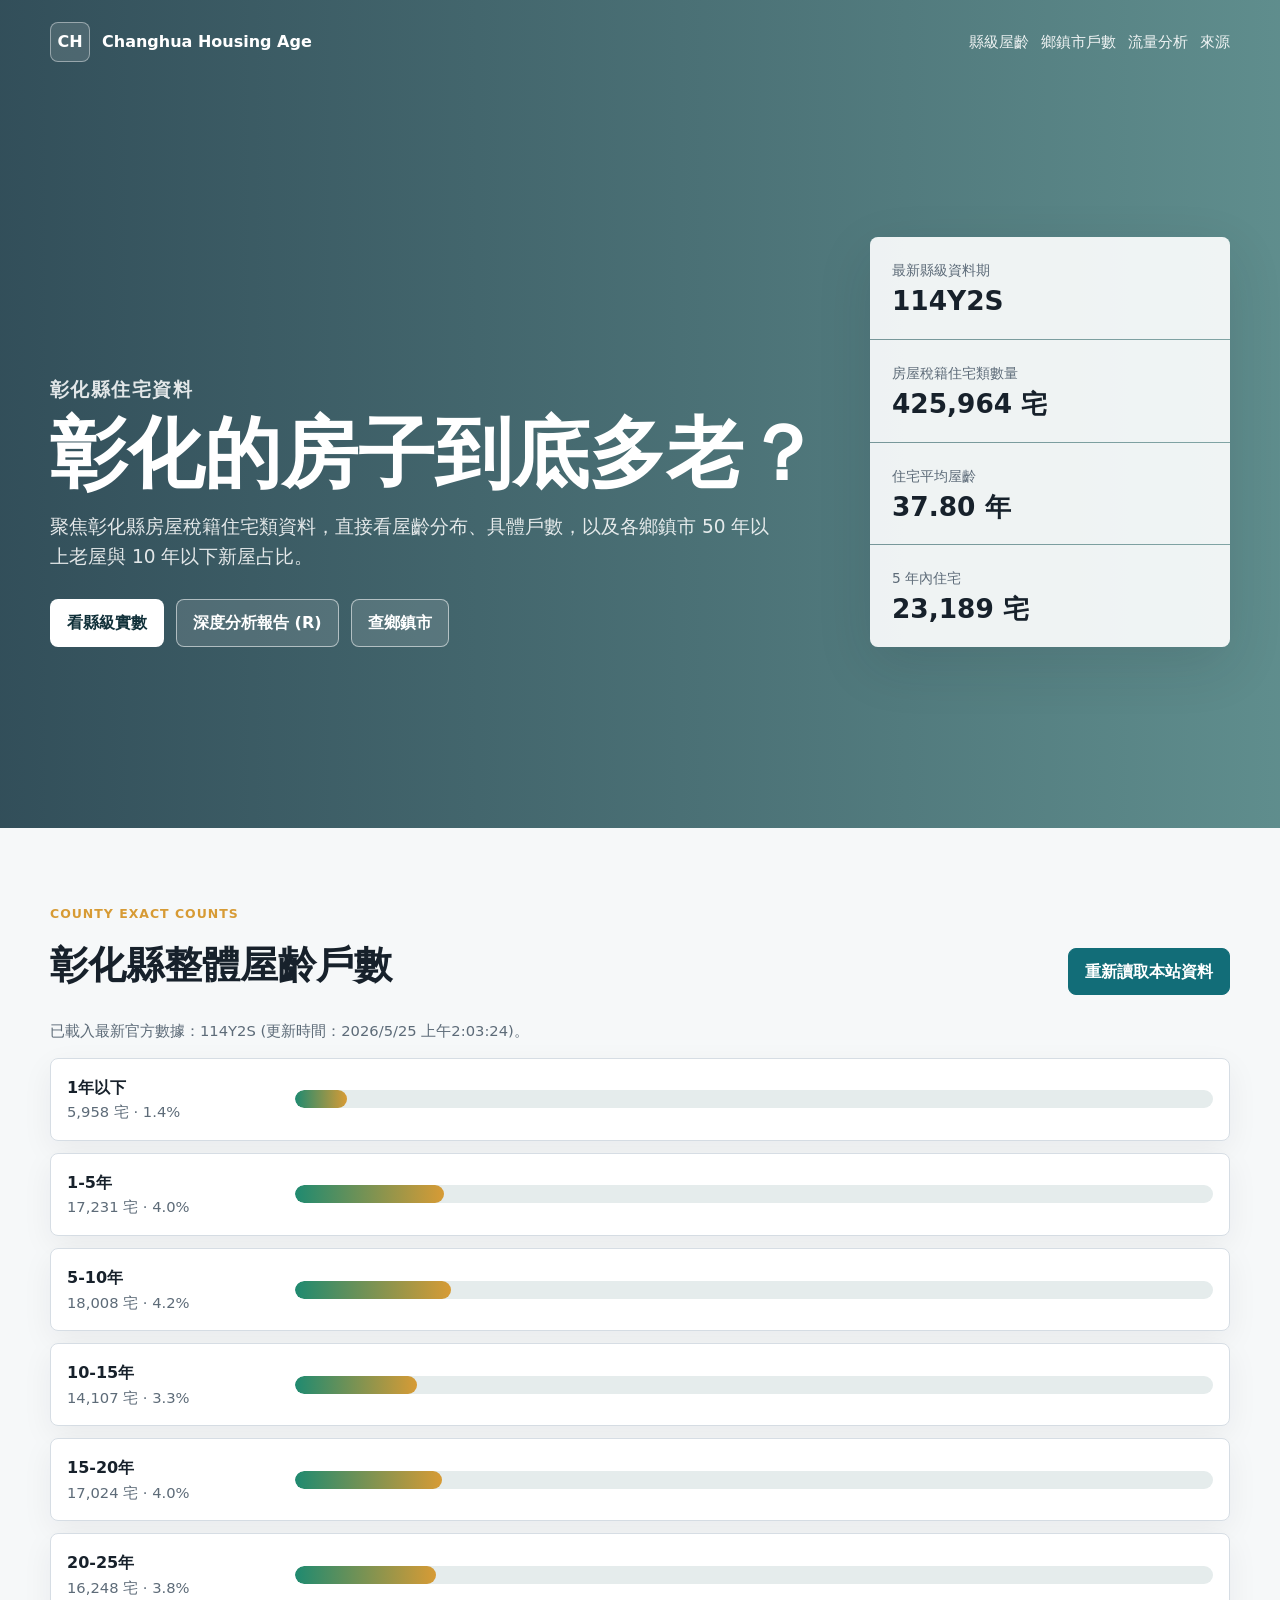
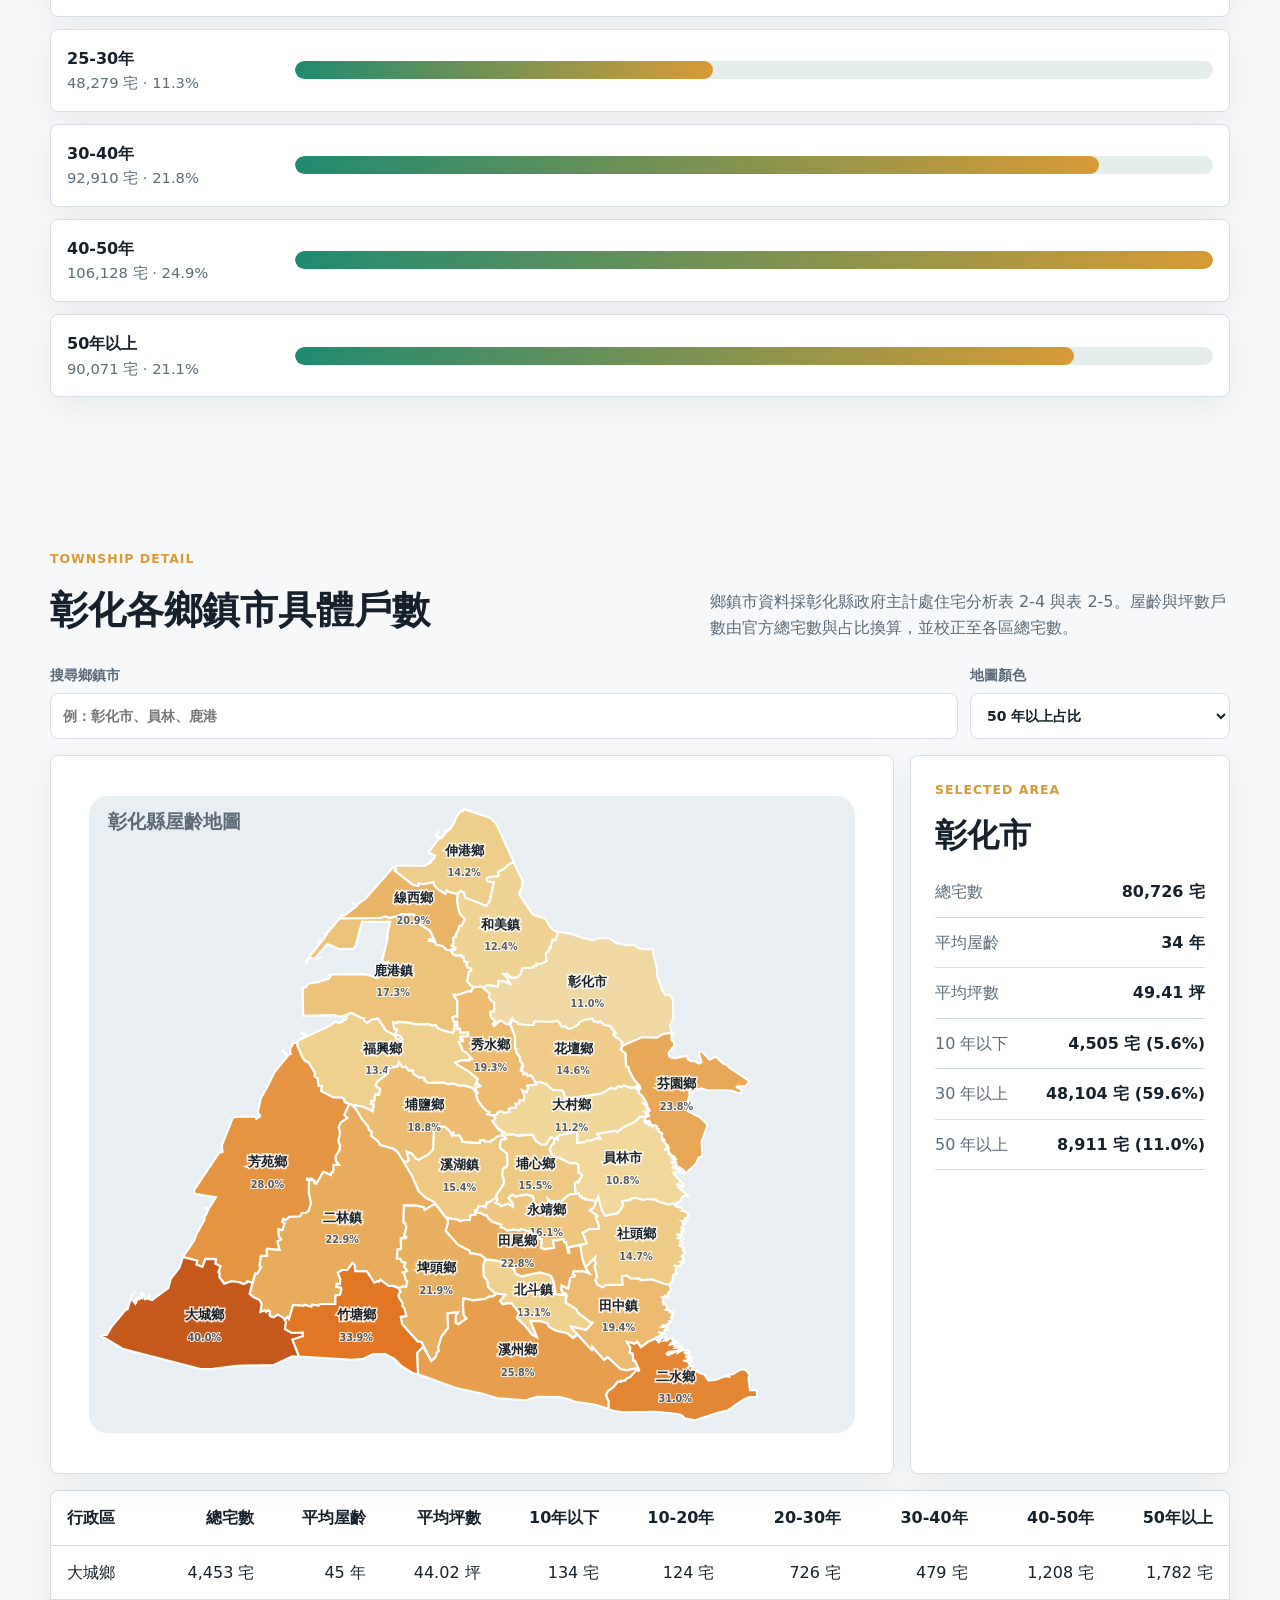
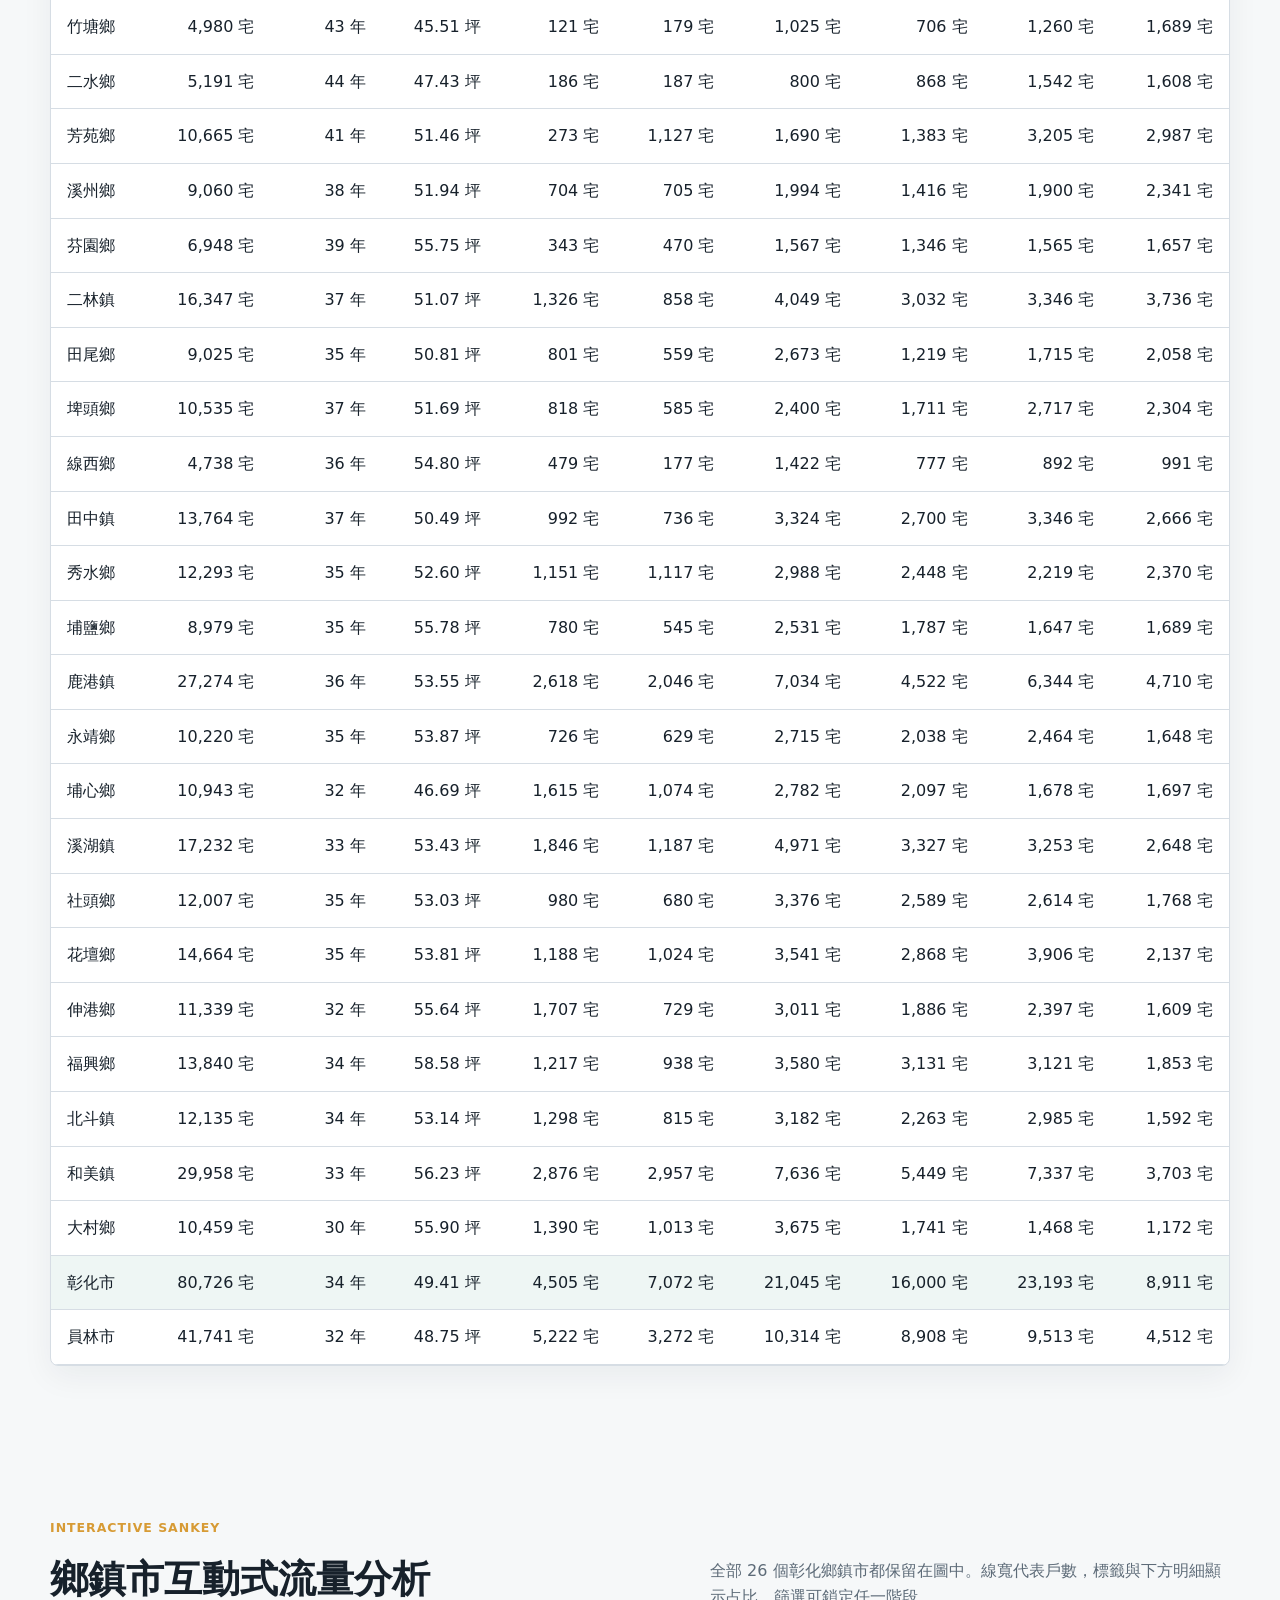
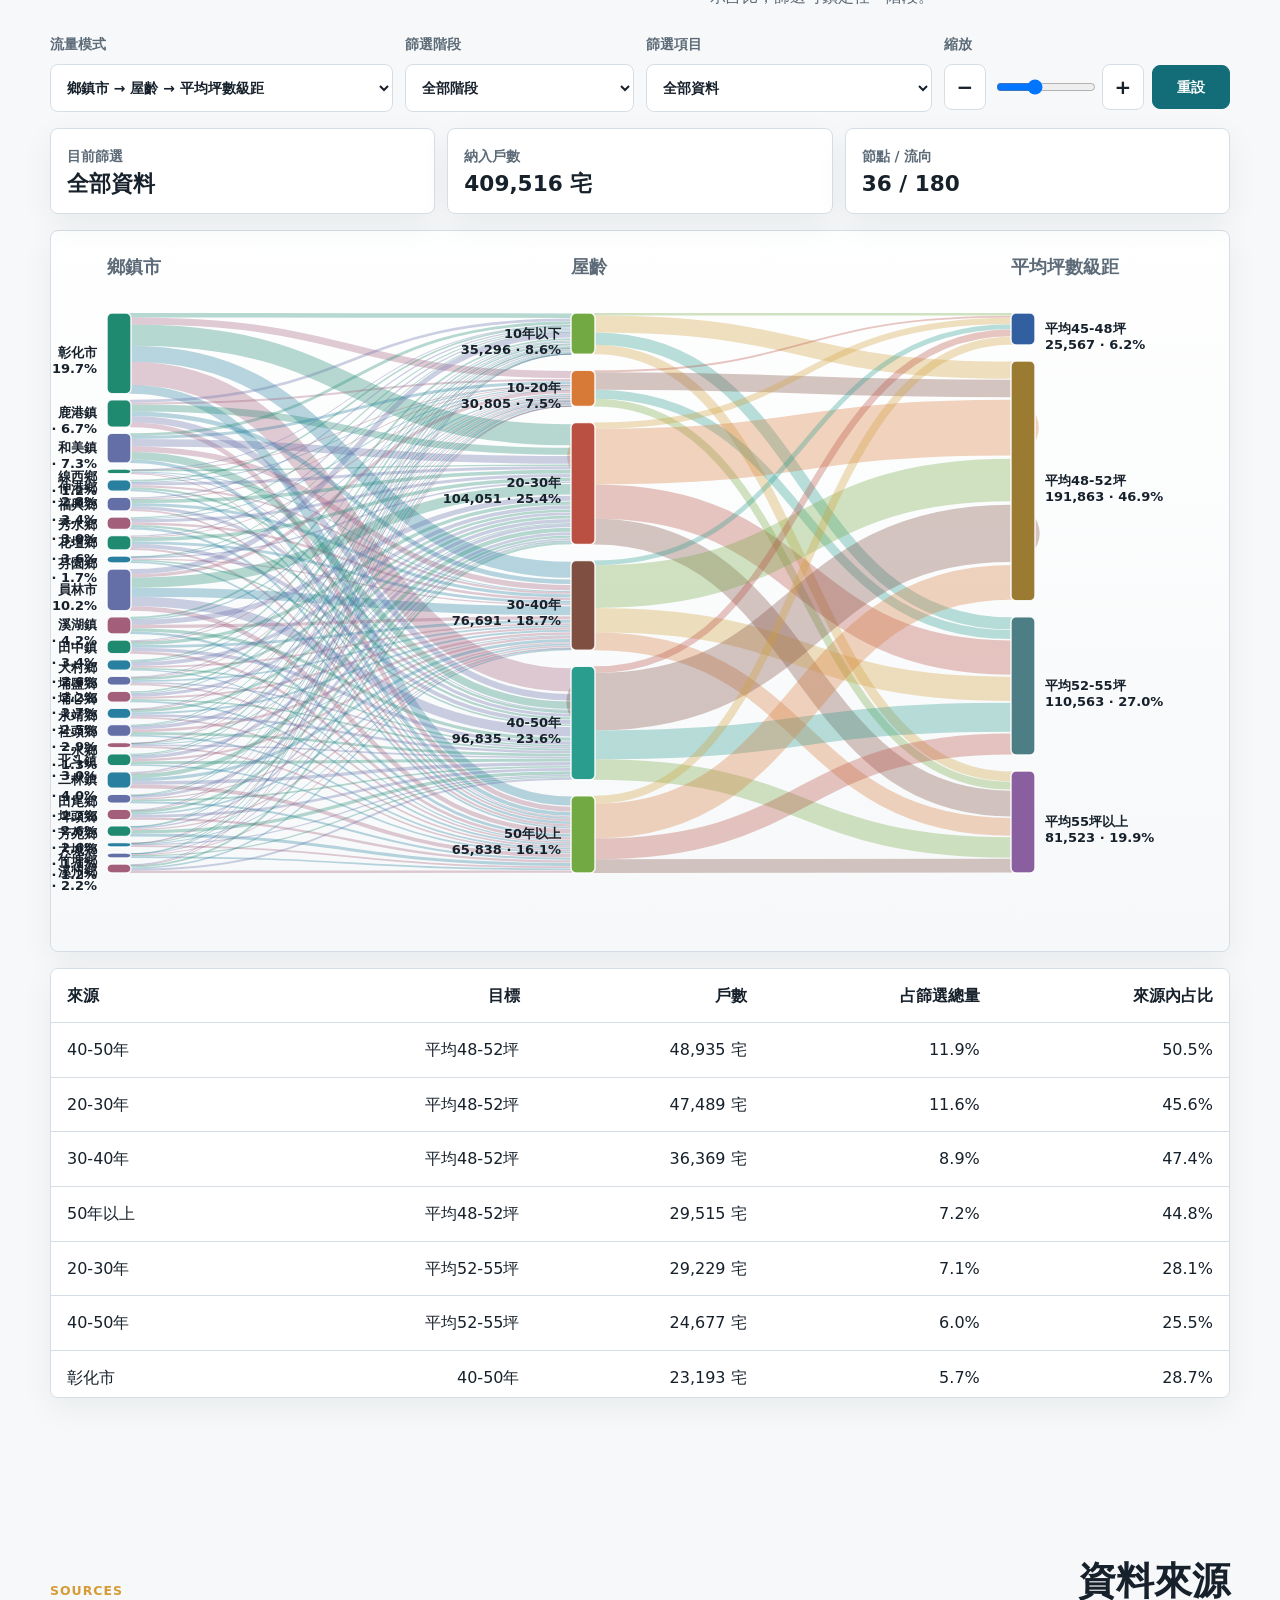
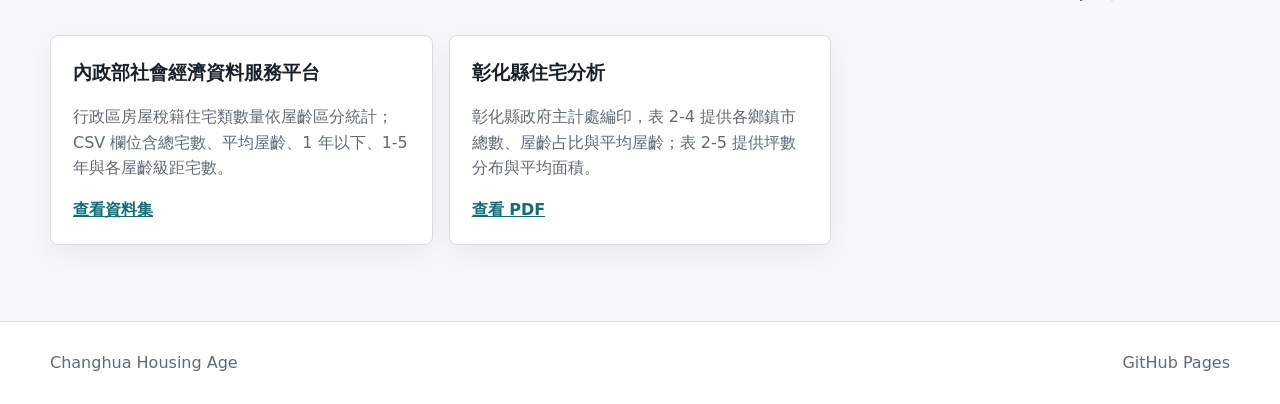
==== index.html @ 83cc770b "Add interactive Sankey and real township map" ====
<!doctype html>
<html lang="zh-Hant">
  <head>
    <meta charset="utf-8" />
    <meta name="viewport" content="width=device-width, initial-scale=1" />
    <title>彰化住宅屋齡與戶數</title>
    <meta name="description" content="彰化縣房屋稅籍住宅類數量、屋齡分布與各鄉鎮市具體戶數。" />
    <link rel="stylesheet" href="styles.css" />
  </head>
  <body>
    <header class="site-header">
      <nav class="topbar" aria-label="主選單">
        <a class="brand" href="#top" aria-label="回到首頁">
          <span class="brand-mark">CH</span>
          <span>Changhua Housing Age</span>
        </a>
        <div class="nav-links">
          <a href="#county">縣級屋齡</a>
          <a href="#districts">鄉鎮市戶數</a>
          <a href="#sankey">流量分析</a>
          <a href="#sources">來源</a>
        </div>
      </nav>

      <section class="hero" id="top">
        <div class="hero-copy">
          <p class="eyebrow">彰化縣住宅資料</p>
          <h1>彰化的房子到底多老？</h1>
          <p>
            聚焦彰化縣房屋稅籍住宅類資料，直接看屋齡分布、具體戶數，以及各鄉鎮市
            50 年以上老屋與 10 年以下新屋占比。
          </p>
          <div class="hero-actions">
            <a class="button primary" href="#county">看縣級實數</a>
            <a class="button ghost" href="report.html" target="_blank">深度分析報告 (R)</a>
            <a class="button ghost" href="#districts">查鄉鎮市</a>
          </div>
        </div>
        <div class="hero-panel" aria-label="彰化住宅摘要">
          <div>
            <span class="metric-label">最新縣級資料期</span>
            <strong id="periodLabel">114Y4S</strong>
          </div>
          <div>
            <span class="metric-label">房屋稅籍住宅類數量</span>
            <strong id="countyTotal">428,352 宅</strong>
          </div>
          <div>
            <span class="metric-label">住宅平均屋齡</span>
            <strong id="countyAvgAge">37.56 年</strong>
          </div>
          <div>
            <span class="metric-label">5 年內住宅</span>
            <strong id="countyUnder5">25,893 宅</strong>
          </div>
        </div>
      </section>
    </header>

    <main>
      <section class="section" id="county">
        <div class="section-title">
          <div>
            <p class="eyebrow">County Exact Counts</p>
            <h2>彰化縣整體屋齡戶數</h2>
          </div>
          <button class="button dark" id="refreshCounty" type="button">重新讀取本站資料</button>
        </div>
        <p class="note" id="countyStatus">
          GitHub Actions 會定期抓取 SEGIS 頁面提供的 ZIP，抽出 CSV 放進 repo；瀏覽器只讀同網域 CSV，因此不會遇到 CORS。
        </p>
        <div class="age-bars" id="countyBars"></div>
      </section>

      <section class="section" id="districts">
        <div class="section-title">
          <div>
            <p class="eyebrow">Township Detail</p>
            <h2>彰化各鄉鎮市具體戶數</h2>
          </div>
          <p class="section-kicker">
            鄉鎮市資料採彰化縣政府主計處住宅分析表 2-4 與表 2-5。屋齡與坪數戶數由官方總宅數與占比換算，並校正至各區總宅數。
          </p>
        </div>

        <div class="toolbar" aria-label="查詢工具列">
          <label class="search-field">
            <span>搜尋鄉鎮市</span>
            <input id="districtSearch" type="search" placeholder="例：彰化市、員林、鹿港" />
          </label>
          <label class="select-field">
            <span>地圖顏色</span>
            <select id="metricSelect">
              <option value="over50Share">50 年以上占比</option>
              <option value="under10Share">10 年以下占比</option>
              <option value="avgAge">平均屋齡</option>
              <option value="avgArea">平均坪數</option>
              <option value="total">總宅數</option>
            </select>
          </label>
        </div>

        <div class="map-layout">
          <section class="map-card" aria-label="彰化縣鄉鎮市示意地圖">
            <svg id="changhuaMap" role="img" aria-labelledby="mapTitle mapDesc" viewBox="0 0 760 640">
              <title id="mapTitle">彰化縣鄉鎮市屋齡地圖</title>
              <desc id="mapDesc">點選鄉鎮市查看屋齡戶數。</desc>
            </svg>
          </section>
          <aside class="detail-panel" aria-live="polite">
            <p class="eyebrow">Selected Area</p>
            <h3 id="selectedName">彰化市</h3>
            <dl class="detail-list">
              <div><dt>總宅數</dt><dd id="selectedTotal">--</dd></div>
              <div><dt>平均屋齡</dt><dd id="selectedAvg">--</dd></div>
              <div><dt>平均坪數</dt><dd id="selectedArea">--</dd></div>
              <div><dt>10 年以下</dt><dd id="selectedYoung">--</dd></div>
              <div><dt>30 年以上</dt><dd id="selectedOld30">--</dd></div>
              <div><dt>50 年以上</dt><dd id="selectedOld50">--</dd></div>
            </dl>
          </aside>
        </div>

        <div class="table-wrap">
          <table>
            <thead>
              <tr>
                <th>行政區</th>
                <th>總宅數</th>
                <th>平均屋齡</th>
                <th>平均坪數</th>
                <th>10年以下</th>
                <th>10-20年</th>
                <th>20-30年</th>
                <th>30-40年</th>
                <th>40-50年</th>
                <th>50年以上</th>
              </tr>
            </thead>
            <tbody id="districtRows"></tbody>
          </table>
        </div>
      </section>

      <section class="section" id="sankey">
        <div class="section-title">
          <div>
            <p class="eyebrow">Interactive Sankey</p>
            <h2>鄉鎮市互動式流量分析</h2>
          </div>
          <p class="section-kicker">
            全部 26 個彰化鄉鎮市都保留在圖中。線寬代表戶數，標籤與下方明細顯示占比，篩選可鎖定任一階段。
          </p>
        </div>

        <div class="sankey-tools" aria-label="Sankey 控制列">
          <label class="select-field">
            <span>流量模式</span>
            <select id="sankeyMode">
              <option value="townAgeArea">鄉鎮市 → 屋齡 → 平均坪數級距</option>
              <option value="townAge">鄉鎮市 → 屋齡</option>
              <option value="townArea">鄉鎮市 → 平均坪數級距</option>
            </select>
          </label>
          <label class="select-field">
            <span>篩選階段</span>
            <select id="sankeyStage"></select>
          </label>
          <label class="select-field">
            <span>篩選項目</span>
            <select id="sankeyFilter"></select>
          </label>
          <div class="zoom-control" aria-label="Sankey 縮放">
            <span>縮放</span>
            <div>
              <button class="icon-button" id="sankeyZoomOut" type="button" aria-label="縮小">−</button>
              <input id="sankeyZoom" type="range" min="0.55" max="1.8" step="0.05" value="1" />
              <button class="icon-button" id="sankeyZoomIn" type="button" aria-label="放大">+</button>
              <button class="button dark" id="sankeyReset" type="button">重設</button>
            </div>
          </div>
        </div>

        <div class="sankey-summary" id="sankeySummary"></div>
        <div class="sankey-canvas">
          <svg id="sankeySvg" role="img" aria-labelledby="sankeyTitle sankeyDesc" viewBox="0 0 1200 720">
            <title id="sankeyTitle">彰化鄉鎮市住宅流量 Sankey</title>
            <desc id="sankeyDesc">展示彰化各鄉鎮市住宅戶數流向屋齡與平均坪數級距。</desc>
          </svg>
        </div>
        <div class="table-wrap sankey-detail-wrap">
          <table>
            <thead>
              <tr>
                <th>來源</th>
                <th>目標</th>
                <th>戶數</th>
                <th>占篩選總量</th>
                <th>來源內占比</th>
              </tr>
            </thead>
            <tbody id="sankeyRows"></tbody>
          </table>
        </div>
      </section>

      <section class="section sources" id="sources">
        <div class="section-title">
          <p class="eyebrow">Sources</p>
          <h2>資料來源</h2>
        </div>
        <div class="source-grid">
          <article>
            <h3>內政部社會經濟資料服務平台</h3>
            <p>
              行政區房屋稅籍住宅類數量依屋齡區分統計；CSV 欄位含總宅數、平均屋齡、1 年以下、1-5 年與各屋齡級距宅數。
            </p>
            <a href="https://segis.moi.gov.tw/STATCloud/QueryInterfaceView?COL=CC2HBmJVqP%252fIpaJ3ipfNUw%253d%253d&MCOL=LumnmerulLcB%252bBLmWOEuNw%253d%253d" target="_blank" rel="noreferrer">查看資料集</a>
          </article>
          <article>
            <h3>彰化縣住宅分析</h3>
            <p>
              彰化縣政府主計處編印，表 2-4 提供各鄉鎮市總數、屋齡占比與平均屋齡；表 2-5 提供坪數分布與平均面積。
            </p>
            <a href="https://ctrl.chcg.gov.tw/files/16_20221220095343596_%E5%BD%B0%E5%8C%96%E7%B8%A3%E4%BD%8F%E5%AE%85%E5%88%86%E6%9E%90_2025.pdf" target="_blank" rel="noreferrer">查看 PDF</a>
          </article>
        </div>
      </section>
    </main>

    <footer class="footer">
      <span>Changhua Housing Age</span>
      <span>GitHub Pages</span>
    </footer>

    <script src="script.js"></script>
  </body>
</html>
---- styles.css ----
:root {
  color-scheme: light;
  --ink: #17212b;
  --muted: #5d6b78;
  --line: #d6dde4;
  --paper: #f6f8f9;
  --panel: #ffffff;
  --green: #1f8a70;
  --teal: #126d78;
  --blue: #315f9f;
  --gold: #d79b35;
  --red: #b95042;
  --shadow: 0 18px 55px rgba(23, 33, 43, 0.12);
}

* {
  box-sizing: border-box;
}

html {
  scroll-behavior: smooth;
}

body {
  margin: 0;
  color: var(--ink);
  background: var(--paper);
  font-family:
    Inter, ui-sans-serif, system-ui, -apple-system, BlinkMacSystemFont, "Segoe UI", "Noto Sans TC",
    "PingFang TC", sans-serif;
  line-height: 1.6;
}

a {
  color: inherit;
}

.site-header {
  background:
    linear-gradient(90deg, rgba(16, 49, 62, 0.85), rgba(21, 89, 88, 0.67)),
    url("https://images.unsplash.com/photo-1600607688969-a5bfcd646154?auto=format&fit=crop&w=2200&q=80")
      center/cover;
  color: #fff;
  min-height: 92vh;
  display: flex;
  flex-direction: column;
}

.topbar {
  width: min(1180px, calc(100% - 32px));
  margin: 0 auto;
  padding: 22px 0;
  display: flex;
  align-items: center;
  justify-content: space-between;
  gap: 20px;
}

.brand,
.nav-links {
  display: flex;
  align-items: center;
  gap: 12px;
}

.brand {
  text-decoration: none;
  font-weight: 800;
}

.brand-mark {
  display: grid;
  place-items: center;
  width: 40px;
  height: 40px;
  border: 1px solid rgba(255, 255, 255, 0.42);
  border-radius: 8px;
  background: rgba(255, 255, 255, 0.12);
}

.nav-links a {
  color: rgba(255, 255, 255, 0.9);
  font-size: 0.95rem;
  text-decoration: none;
}

.hero {
  width: min(1180px, calc(100% - 32px));
  margin: auto;
  padding: 48px 0 76px;
  display: grid;
  grid-template-columns: minmax(0, 1fr) 360px;
  gap: 48px;
  align-items: end;
}

.hero h1 {
  max-width: 820px;
  margin: 0;
  font-size: clamp(2.7rem, 6vw, 5.9rem);
  line-height: 1.02;
  letter-spacing: 0;
}

.hero p {
  max-width: 720px;
  color: rgba(255, 255, 255, 0.86);
  font-size: 1.16rem;
}

.eyebrow {
  margin: 0 0 10px;
  color: var(--gold);
  font-size: 0.78rem;
  font-weight: 800;
  letter-spacing: 0.08em;
  text-transform: uppercase;
}

.hero-actions {
  display: flex;
  flex-wrap: wrap;
  gap: 12px;
  margin-top: 28px;
}

.button {
  min-height: 44px;
  border: 1px solid rgba(255, 255, 255, 0.55);
  border-radius: 8px;
  padding: 10px 16px;
  cursor: pointer;
  font: inherit;
  font-weight: 800;
  text-decoration: none;
}

.button.primary {
  color: #11313a;
  background: #fff;
}

.button.dark {
  color: #fff;
  border-color: var(--teal);
  background: var(--teal);
}

.button.primary.dark {
  width: 100%;
  margin: 12px 0;
  color: #fff;
  border-color: var(--teal);
  background: var(--teal);
}

.button:disabled {
  cursor: progress;
  opacity: 0.68;
}

.button.ghost {
  color: #fff;
  background: rgba(255, 255, 255, 0.12);
}

.hero-panel {
  display: grid;
  gap: 1px;
  overflow: hidden;
  border-radius: 8px;
  box-shadow: var(--shadow);
  background: rgba(255, 255, 255, 0.22);
}

.hero-panel > div {
  padding: 22px;
  background: rgba(255, 255, 255, 0.88);
  color: var(--ink);
}

.metric-label,
.hero-panel small {
  display: block;
  color: var(--muted);
  font-size: 0.86rem;
}

.hero-panel strong {
  display: block;
  margin-top: 4px;
  font-size: 1.65rem;
  line-height: 1.2;
}

.section {
  width: min(1180px, calc(100% - 32px));
  margin: 0 auto;
  padding: 76px 0;
}

.section-title {
  display: flex;
  align-items: end;
  justify-content: space-between;
  gap: 24px;
  margin-bottom: 24px;
}

.section-title h2 {
  margin: 0;
  font-size: clamp(1.7rem, 3vw, 2.7rem);
  letter-spacing: 0;
}

.section-kicker {
  max-width: 520px;
  margin: 0;
  color: var(--muted);
}

.age-bars {
  display: grid;
  gap: 12px;
}

.age-row {
  display: grid;
  grid-template-columns: 210px minmax(0, 1fr);
  gap: 18px;
  align-items: center;
  border: 1px solid var(--line);
  border-radius: 8px;
  padding: 16px;
  background: var(--panel);
  box-shadow: 0 10px 32px rgba(23, 33, 43, 0.06);
}

.age-row strong,
.age-row span {
  display: block;
}

.age-row span {
  color: var(--muted);
  font-size: 0.92rem;
}

.bar-track {
  overflow: hidden;
  height: 18px;
  border-radius: 999px;
  background: #e5ecec;
}

.bar-track span {
  display: block;
  height: 100%;
  border-radius: inherit;
  background: linear-gradient(90deg, var(--green), var(--gold));
}

.stat-grid,
.source-grid {
  display: grid;
  grid-template-columns: repeat(3, minmax(0, 1fr));
  gap: 16px;
}

.stat-card,
.source-grid article,
.detail-panel,
.map-card,
.table-wrap {
  border: 1px solid var(--line);
  border-radius: 8px;
  background: var(--panel);
  box-shadow: 0 10px 32px rgba(23, 33, 43, 0.06);
}

.stat-card {
  padding: 22px;
}

.stat-card strong {
  display: block;
  margin: 10px 0 4px;
  font-size: 2rem;
  line-height: 1;
}

.stat-card p {
  margin: 0;
  color: var(--muted);
}

.toolbar {
  display: grid;
  grid-template-columns: minmax(0, 1fr) 260px;
  gap: 12px;
  margin-bottom: 16px;
}

.sankey-tools {
  display: grid;
  grid-template-columns: minmax(260px, 1.2fr) minmax(180px, 0.8fr) minmax(220px, 1fr) minmax(280px, 1fr);
  gap: 12px;
  margin-bottom: 16px;
}

.search-field,
.select-field {
  display: grid;
  gap: 6px;
  color: var(--muted);
  font-size: 0.87rem;
  font-weight: 700;
}

input,
select {
  min-height: 46px;
  width: 100%;
  border: 1px solid var(--line);
  border-radius: 8px;
  padding: 10px 12px;
  color: var(--ink);
  background: #fff;
  font: inherit;
}

.zoom-control {
  display: grid;
  gap: 6px;
  color: var(--muted);
  font-size: 0.87rem;
  font-weight: 700;
}

.zoom-control > div {
  display: grid;
  grid-template-columns: 42px minmax(90px, 1fr) 42px 78px;
  gap: 8px;
  align-items: center;
}

.icon-button {
  display: grid;
  place-items: center;
  min-height: 46px;
  border: 1px solid var(--line);
  border-radius: 8px;
  color: var(--ink);
  background: #fff;
  cursor: pointer;
  font: inherit;
  font-size: 1.25rem;
  font-weight: 900;
}

input[type="range"] {
  padding: 0;
}

.map-layout,
.live-layout {
  display: grid;
  grid-template-columns: minmax(0, 1fr) 320px;
  gap: 16px;
  align-items: stretch;
}

.live-layout {
  grid-template-columns: minmax(320px, 0.72fr) minmax(0, 1fr);
}

.map-card {
  padding: 12px;
}

#changhuaMap {
  display: block;
  width: 100%;
  aspect-ratio: 1.18;
}

#taiwanMap {
  display: block;
  width: 100%;
  min-height: 620px;
}

.district {
  stroke: #fff;
  stroke-width: 2;
  cursor: pointer;
  transition:
    opacity 160ms ease,
    transform 160ms ease;
  transform-box: fill-box;
  transform-origin: center;
}

.district:hover,
.district.active {
  opacity: 0.88;
  transform: scale(1.025);
}

.county {
  stroke: #fff;
  stroke-width: 4;
  cursor: pointer;
  transition:
    opacity 160ms ease,
    transform 160ms ease,
    filter 160ms ease;
  transform-box: fill-box;
  transform-origin: center;
}

.county:hover,
.county.active {
  filter: drop-shadow(0 8px 16px rgba(23, 33, 43, 0.18));
  opacity: 0.94;
  transform: scale(1.035);
}

.district-label {
  pointer-events: none;
  fill: #17212b;
  font-size: 20px;
  font-weight: 800;
  text-anchor: middle;
}

.district-count {
  pointer-events: none;
  fill: rgba(23, 33, 43, 0.72);
  font-size: 14px;
  font-weight: 700;
  text-anchor: middle;
}

.map-shape-label {
  font-size: 12px;
  paint-order: stroke;
  stroke: rgba(255, 255, 255, 0.82);
  stroke-width: 3px;
}

.map-shape-count {
  font-size: 9px;
  paint-order: stroke;
  stroke: rgba(255, 255, 255, 0.82);
  stroke-width: 2px;
}

.county-label,
.county-count {
  pointer-events: none;
  fill: #17212b;
  text-anchor: middle;
}

.county-label {
  font-size: 16px;
  font-weight: 900;
}

.county-count {
  fill: rgba(23, 33, 43, 0.7);
  font-size: 12px;
  font-weight: 800;
}

.detail-panel {
  padding: 24px;
}

.live-panel {
  border: 1px solid var(--line);
  border-radius: 8px;
  background: var(--panel);
  box-shadow: 0 10px 32px rgba(23, 33, 43, 0.06);
  padding: 24px;
}

.toolbar.compact {
  grid-template-columns: repeat(2, minmax(0, 1fr));
}

.live-stats {
  display: grid;
  grid-template-columns: repeat(3, minmax(0, 1fr));
  gap: 10px;
  margin: 16px 0;
}

.live-stats article {
  border: 1px solid var(--line);
  border-radius: 8px;
  padding: 16px;
  background: #f7faf9;
}

.live-stats strong {
  display: block;
  margin-top: 6px;
  font-size: 1.35rem;
  line-height: 1.15;
}

.network-box {
  overflow: hidden;
  margin: 18px 0;
  border: 1px solid var(--line);
  border-radius: 8px;
  background: #162129;
  color: #e9f1f1;
}

.network-box h3 {
  margin: 0;
  padding: 12px 14px 0;
  font-size: 0.98rem;
}

.network-box code {
  display: block;
  overflow-x: auto;
  padding: 10px 14px 14px;
  color: #b9f2df;
  white-space: nowrap;
}

.compact-table {
  max-height: 360px;
}

.detail-panel h3 {
  margin: 0 0 18px;
  font-size: 2rem;
}

.detail-list {
  display: grid;
  gap: 12px;
  margin: 0;
}

.detail-list div {
  display: flex;
  justify-content: space-between;
  gap: 18px;
  padding-bottom: 12px;
  border-bottom: 1px solid var(--line);
}

.detail-list dt {
  color: var(--muted);
}

.detail-list dd {
  margin: 0;
  font-weight: 900;
}

.note {
  color: var(--muted);
  font-size: 0.92rem;
}

.table-wrap {
  overflow-x: auto;
  margin-top: 16px;
}

.sankey-summary {
  display: grid;
  grid-template-columns: repeat(3, minmax(0, 1fr));
  gap: 12px;
  margin-bottom: 16px;
}

.sankey-summary article {
  border: 1px solid var(--line);
  border-radius: 8px;
  padding: 16px;
  background: var(--panel);
  box-shadow: 0 10px 32px rgba(23, 33, 43, 0.06);
}

.sankey-summary span {
  display: block;
  color: var(--muted);
  font-size: 0.86rem;
  font-weight: 800;
}

.sankey-summary strong {
  display: block;
  margin-top: 4px;
  font-size: 1.35rem;
  line-height: 1.2;
}

.sankey-canvas {
  overflow: auto;
  border: 1px solid var(--line);
  border-radius: 8px;
  background:
    linear-gradient(180deg, rgba(255, 255, 255, 0.94), rgba(246, 248, 249, 0.94)),
    repeating-linear-gradient(90deg, transparent 0 119px, rgba(23, 33, 43, 0.035) 120px);
  box-shadow: 0 10px 32px rgba(23, 33, 43, 0.06);
}

#sankeySvg {
  display: block;
  min-width: 100%;
}

.sankey-heading {
  fill: var(--muted);
  font-size: 18px;
  font-weight: 900;
}

.sankey-link {
  fill: none;
  stroke-linecap: round;
  transition:
    opacity 160ms ease,
    stroke-width 160ms ease;
}

.sankey-link:hover {
  opacity: 0.68;
}

.sankey-node rect {
  stroke: rgba(255, 255, 255, 0.88);
  stroke-width: 1.5;
}

.sankey-node text {
  fill: var(--ink);
  font-size: 13px;
  font-weight: 900;
  pointer-events: none;
}

.sankey-node-value {
  fill: var(--muted);
  font-size: 11px;
  font-weight: 800;
}

.sankey-detail-wrap {
  max-height: 430px;
}

table {
  width: 100%;
  border-collapse: collapse;
  min-width: 820px;
}

th,
td {
  padding: 14px 16px;
  border-bottom: 1px solid var(--line);
  text-align: right;
  white-space: nowrap;
}

th:first-child,
td:first-child {
  text-align: left;
}

tbody tr {
  cursor: pointer;
}

tbody tr:hover,
tbody tr.active {
  background: #eef6f4;
}

.source-grid article {
  padding: 22px;
}

.source-grid h3 {
  margin: 0 0 8px;
}

.source-grid p {
  color: var(--muted);
}

.source-grid a {
  color: var(--teal);
  font-weight: 800;
}

.footer {
  display: flex;
  justify-content: space-between;
  gap: 16px;
  padding: 28px max(16px, calc((100vw - 1180px) / 2));
  border-top: 1px solid var(--line);
  color: var(--muted);
  background: #fff;
}

@media (max-width: 900px) {
  .hero,
  .map-layout,
  .live-layout,
  .toolbar,
  .sankey-tools,
  .sankey-summary {
    grid-template-columns: 1fr;
  }

  .hero {
    align-items: start;
    padding-top: 36px;
  }

  .stat-grid,
  .source-grid,
  .live-stats,
  .toolbar.compact {
    grid-template-columns: 1fr;
  }

  .age-row {
    grid-template-columns: 1fr;
  }

  .topbar,
  .section-title,
  .footer {
    align-items: flex-start;
    flex-direction: column;
  }

  #taiwanMap {
    min-height: 560px;
  }

  .nav-links {
    flex-wrap: wrap;
  }
}

@media (max-width: 520px) {
  .section {
    padding: 52px 0;
  }

  .hero h1 {
    font-size: 2.45rem;
  }

  .hero-panel strong,
  .detail-panel h3 {
    font-size: 1.45rem;
  }

  .button {
    width: 100%;
    text-align: center;
  }
}
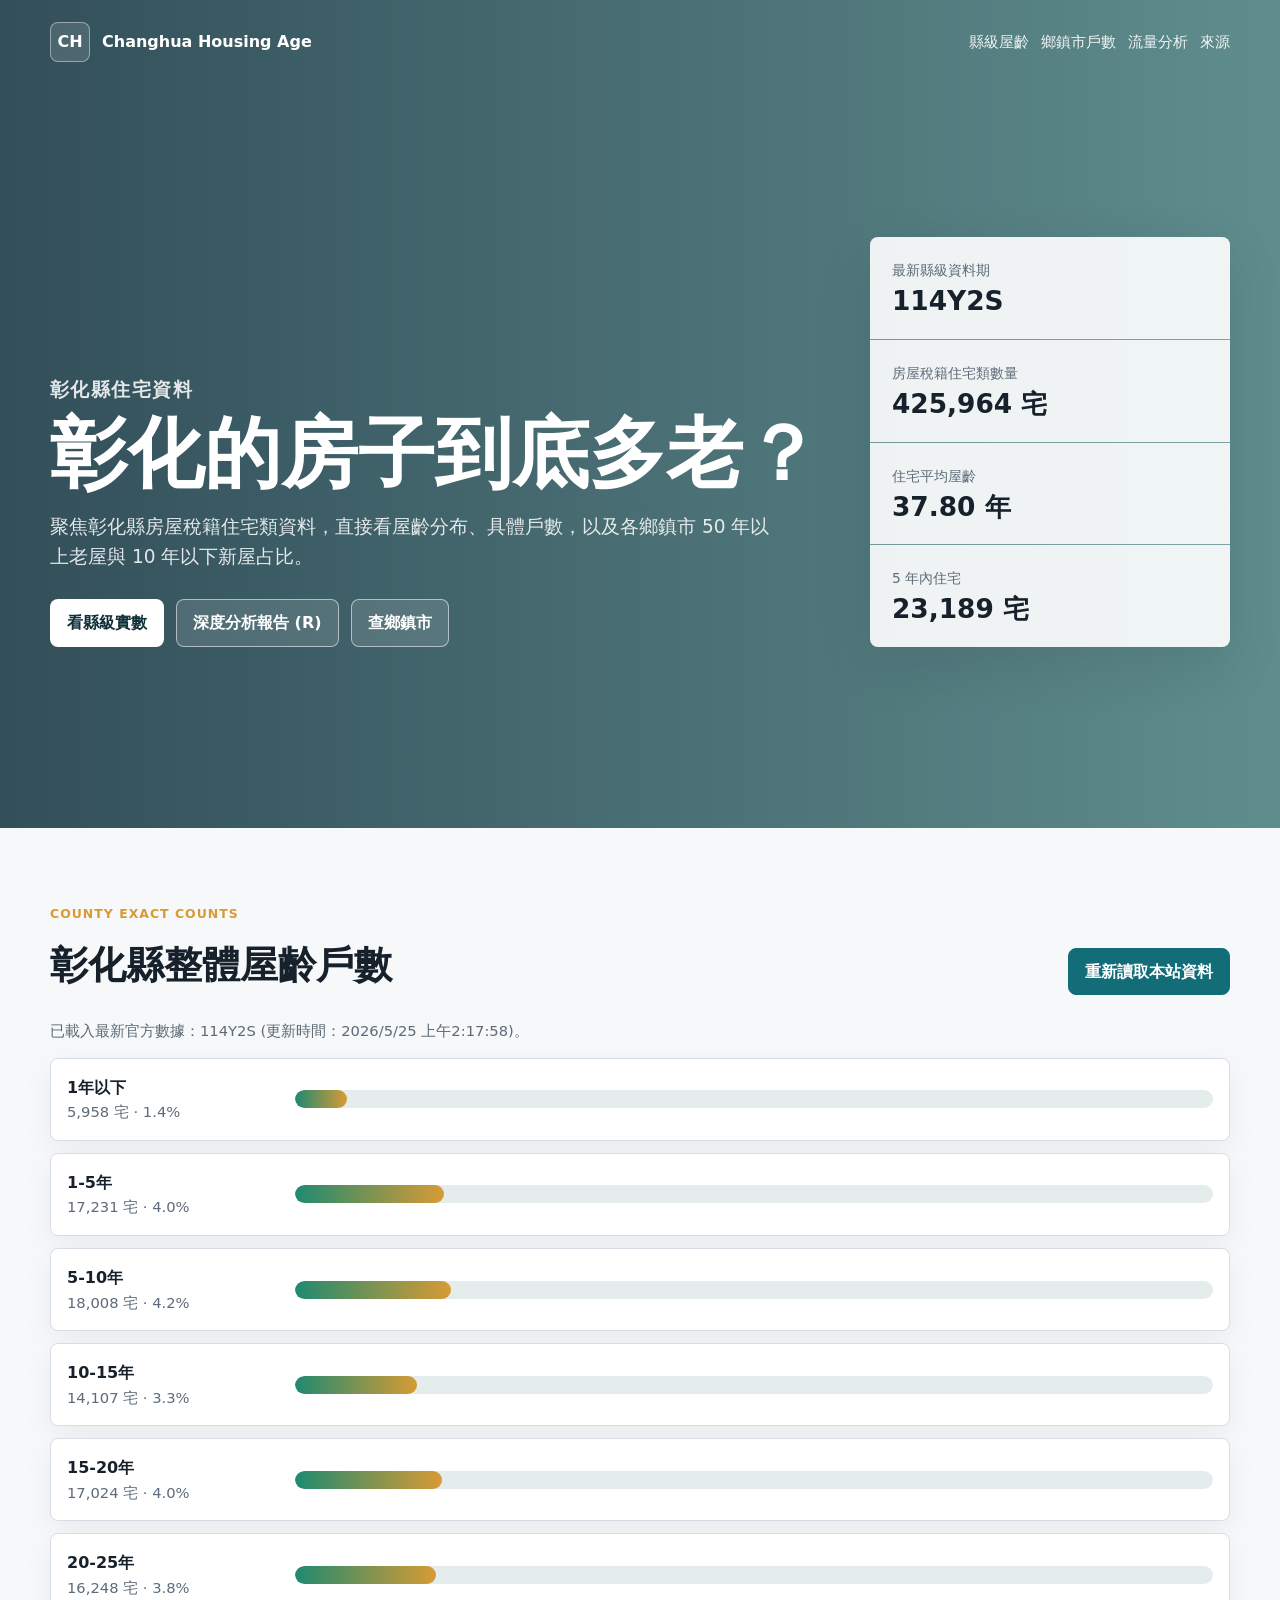
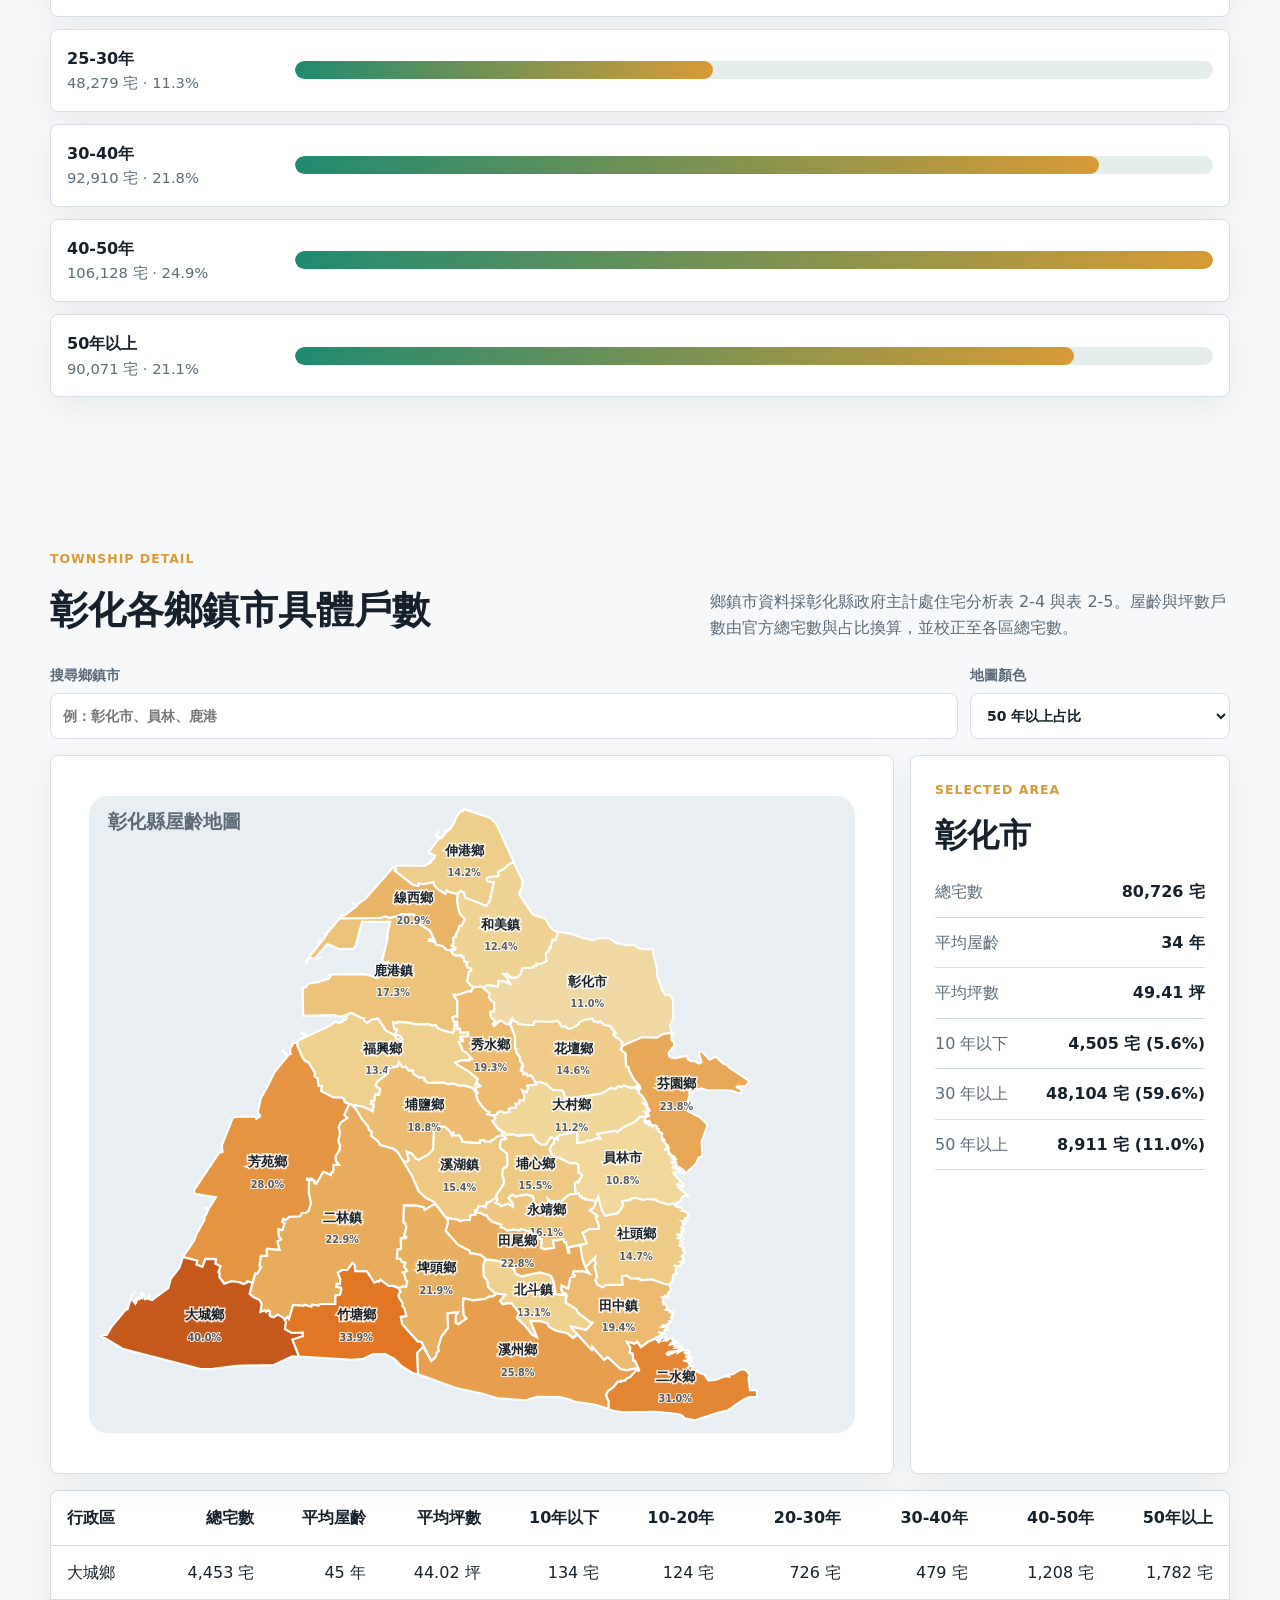
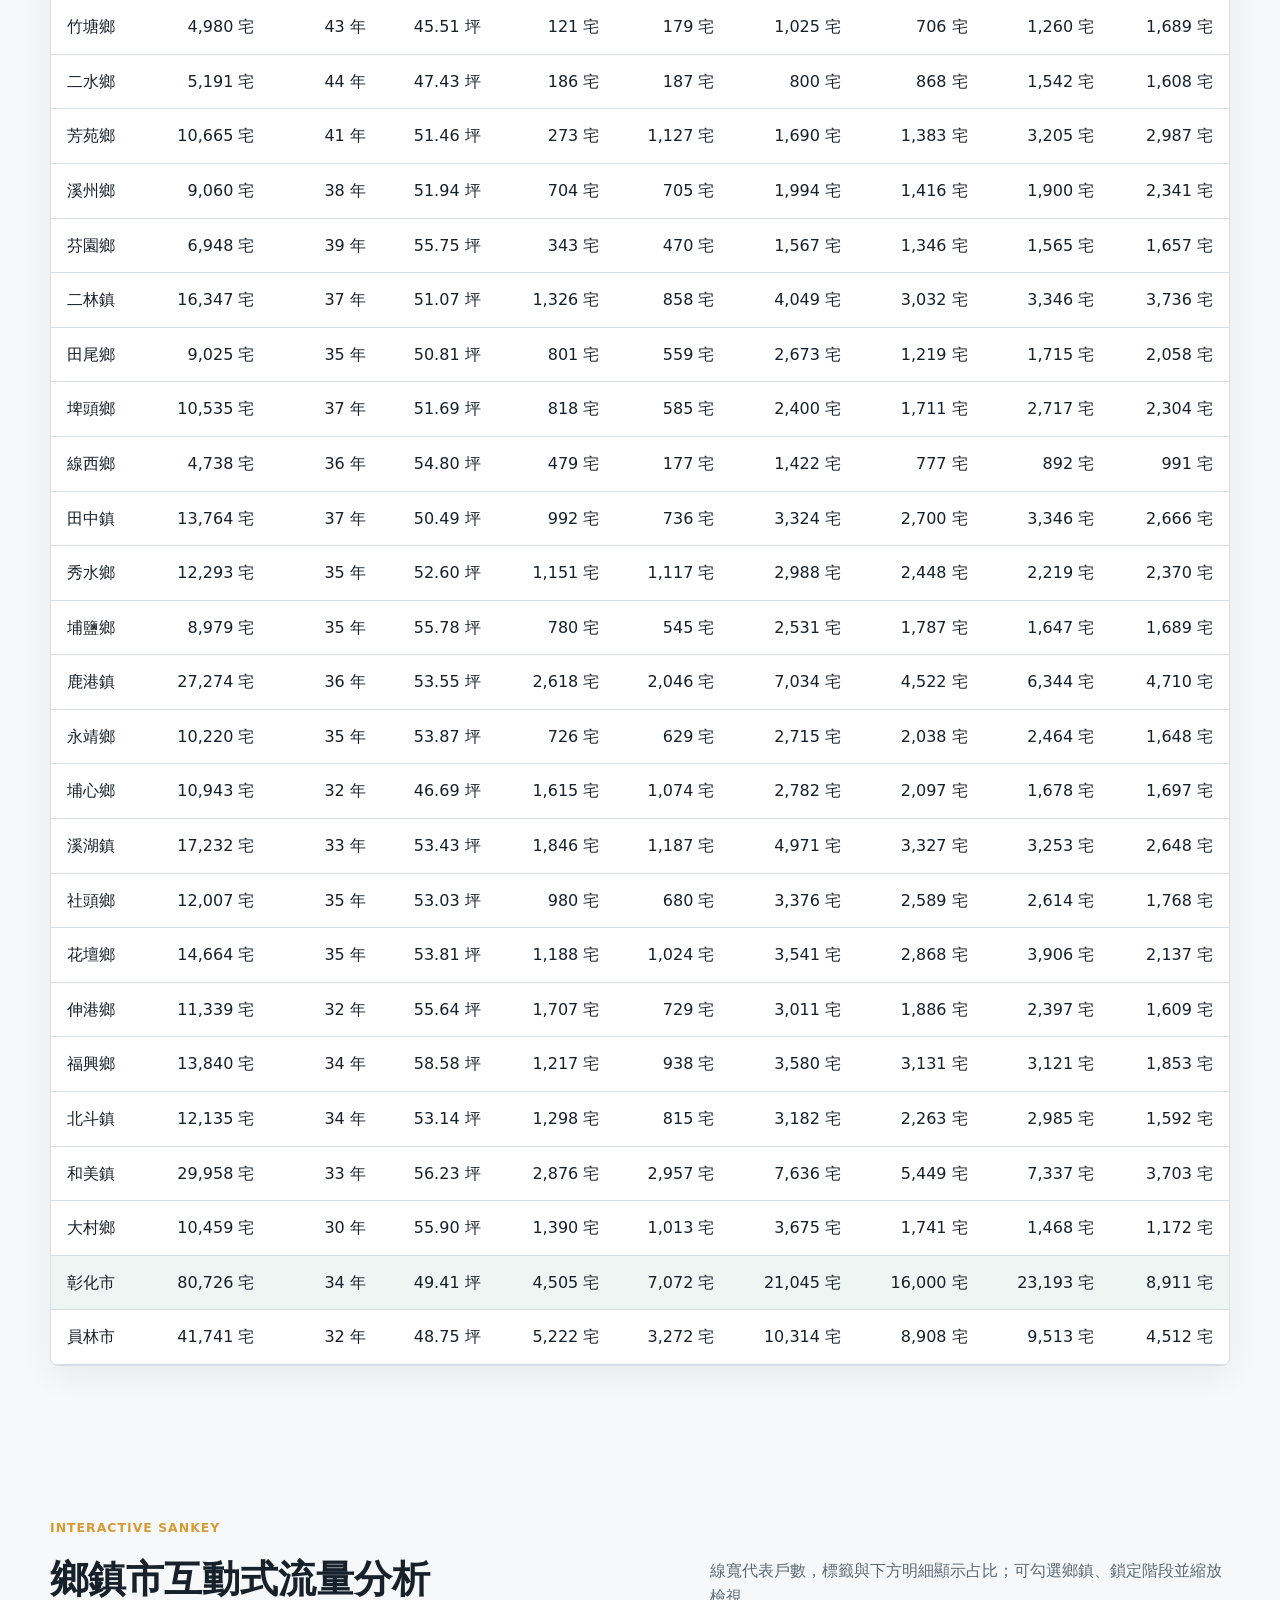
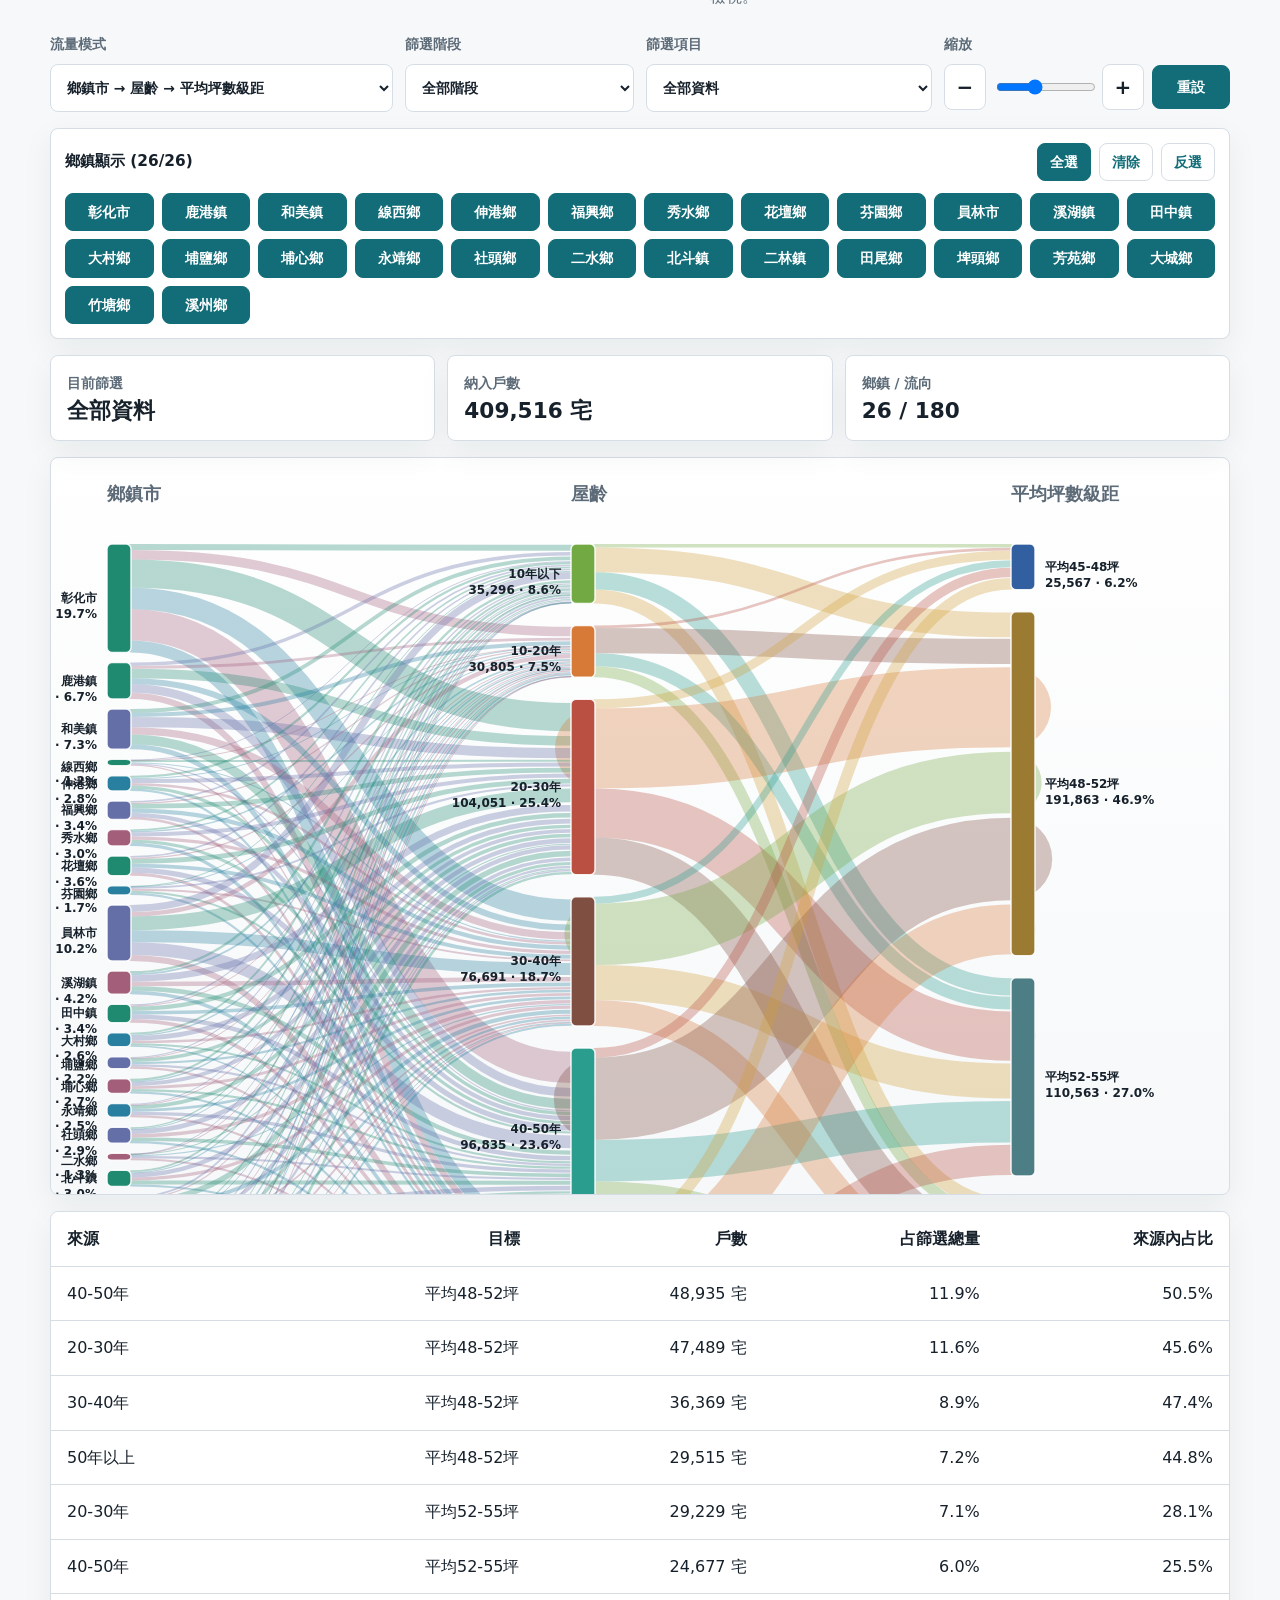
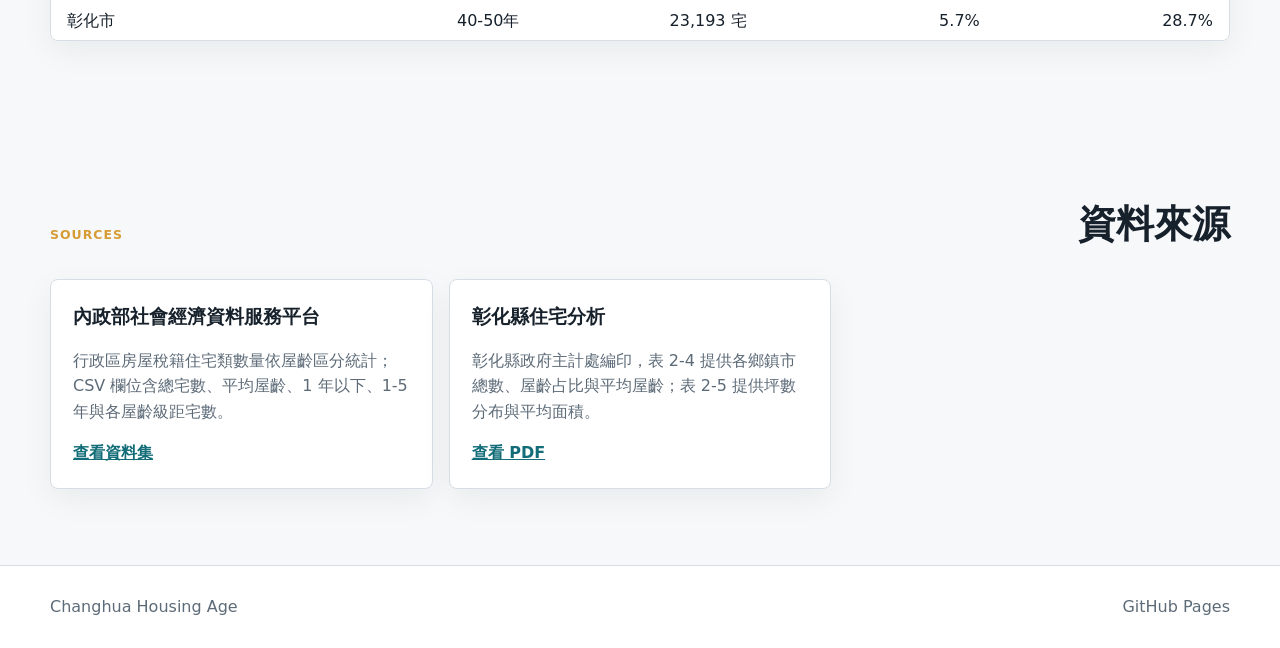
==== commit a60ad9a1: "Add Sankey township visibility filters" ====
--- a/index.html
+++ b/index.html
@@ -149,7 +149,7 @@
             <h2>鄉鎮市互動式流量分析</h2>
           </div>
           <p class="section-kicker">
-            全部 26 個彰化鄉鎮市都保留在圖中。線寬代表戶數，標籤與下方明細顯示占比，篩選可鎖定任一階段。
+            線寬代表戶數，標籤與下方明細顯示占比；可勾選鄉鎮、鎖定階段並縮放檢視。
           </p>
         </div>
 
@@ -181,9 +181,19 @@
           </div>
         </div>
 
+        <div class="town-filter-panel" aria-label="鄉鎮顯示切換">
+          <div class="town-filter-actions">
+            <strong>鄉鎮顯示</strong>
+            <button class="button dark" id="townSelectAll" type="button">全選</button>
+            <button class="button plain" id="townSelectNone" type="button">清除</button>
+            <button class="button plain" id="townInvert" type="button">反選</button>
+          </div>
+          <div class="town-chip-grid" id="townChips"></div>
+        </div>
+
         <div class="sankey-summary" id="sankeySummary"></div>
         <div class="sankey-canvas">
-          <svg id="sankeySvg" role="img" aria-labelledby="sankeyTitle sankeyDesc" viewBox="0 0 1200 720">
+          <svg id="sankeySvg" role="img" aria-labelledby="sankeyTitle sankeyDesc" viewBox="0 0 1200 980">
             <title id="sankeyTitle">彰化鄉鎮市住宅流量 Sankey</title>
             <desc id="sankeyDesc">展示彰化各鄉鎮市住宅戶數流向屋齡與平均坪數級距。</desc>
           </svg>
--- a/styles.css
+++ b/styles.css
@@ -164,6 +164,12 @@
   background: rgba(255, 255, 255, 0.12);
 }
 
+.button.plain {
+  color: var(--teal);
+  border-color: var(--line);
+  background: #fff;
+}
+
 .hero-panel {
   display: grid;
   gap: 1px;
@@ -306,6 +312,71 @@
   grid-template-columns: minmax(260px, 1.2fr) minmax(180px, 0.8fr) minmax(220px, 1fr) minmax(280px, 1fr);
   gap: 12px;
   margin-bottom: 16px;
+}
+
+.town-filter-panel {
+  display: grid;
+  gap: 12px;
+  margin-bottom: 16px;
+  border: 1px solid var(--line);
+  border-radius: 8px;
+  padding: 14px;
+  background: var(--panel);
+  box-shadow: 0 10px 32px rgba(23, 33, 43, 0.06);
+}
+
+.town-filter-actions {
+  display: flex;
+  flex-wrap: wrap;
+  align-items: center;
+  gap: 8px;
+}
+
+.town-filter-actions strong {
+  margin-right: auto;
+  font-size: 0.96rem;
+}
+
+.town-filter-actions .button {
+  min-height: 36px;
+  padding: 7px 12px;
+  font-size: 0.86rem;
+}
+
+.town-chip-grid {
+  display: grid;
+  grid-template-columns: repeat(auto-fit, minmax(86px, 1fr));
+  gap: 8px;
+}
+
+.town-chip {
+  display: flex;
+  align-items: center;
+  justify-content: center;
+  min-height: 36px;
+  border: 1px solid var(--line);
+  border-radius: 8px;
+  padding: 7px 9px;
+  color: var(--muted);
+  background: #fff;
+  cursor: pointer;
+  font-size: 0.88rem;
+  font-weight: 800;
+  text-align: center;
+  user-select: none;
+}
+
+.town-chip.active {
+  color: #fff;
+  border-color: var(--teal);
+  background: var(--teal);
+}
+
+.town-chip input {
+  position: absolute;
+  width: 1px;
+  height: 1px;
+  opacity: 0;
 }
 
 .search-field,
@@ -607,6 +678,7 @@
 
 .sankey-canvas {
   overflow: auto;
+  max-height: 82vh;
   border: 1px solid var(--line);
   border-radius: 8px;
   background:
@@ -645,15 +717,21 @@
 
 .sankey-node text {
   fill: var(--ink);
-  font-size: 13px;
+  font-size: 12px;
   font-weight: 900;
   pointer-events: none;
 }
 
 .sankey-node-value {
   fill: var(--muted);
-  font-size: 11px;
+  font-size: 10px;
   font-weight: 800;
+}
+
+.sankey-empty {
+  fill: var(--muted);
+  font-size: 24px;
+  font-weight: 900;
 }
 
 .sankey-detail-wrap {
@@ -725,6 +803,10 @@
     grid-template-columns: 1fr;
   }
 
+  .town-filter-actions strong {
+    width: 100%;
+  }
+
   .hero {
     align-items: start;
     padding-top: 36px;
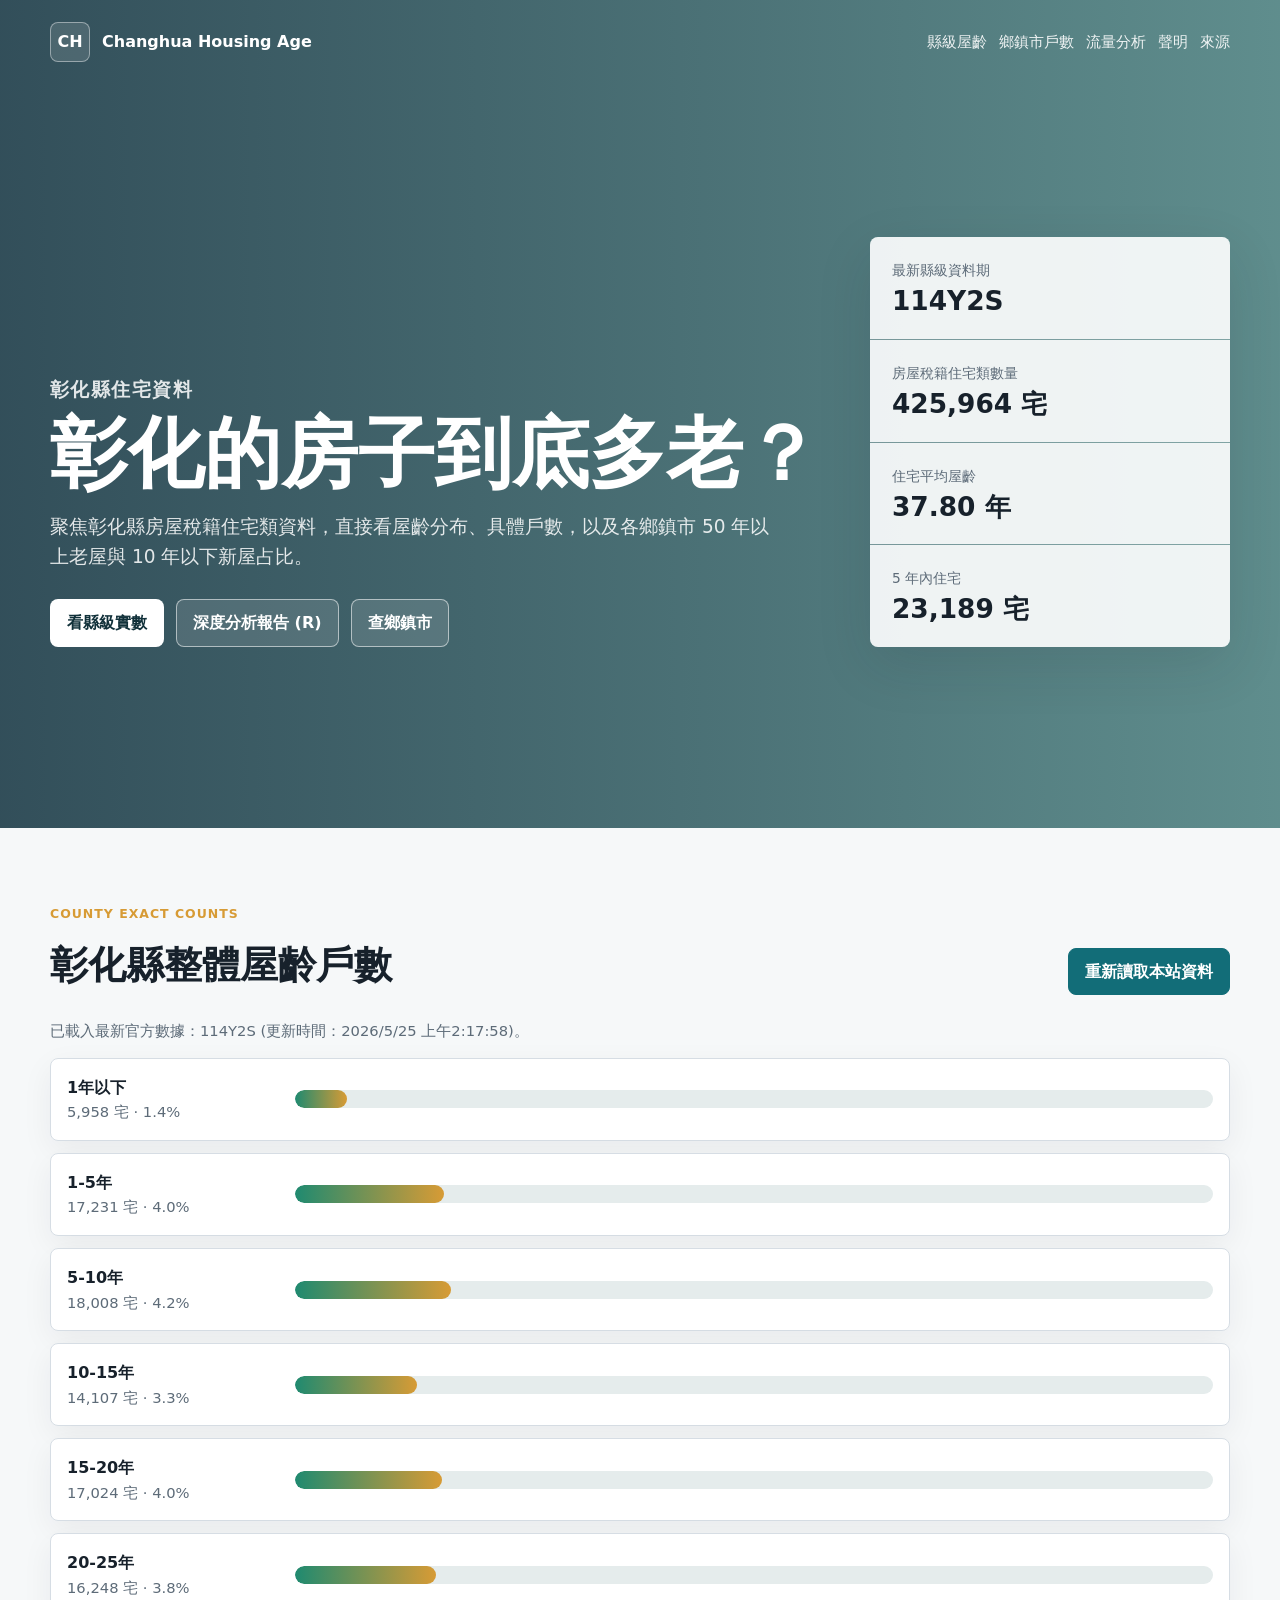
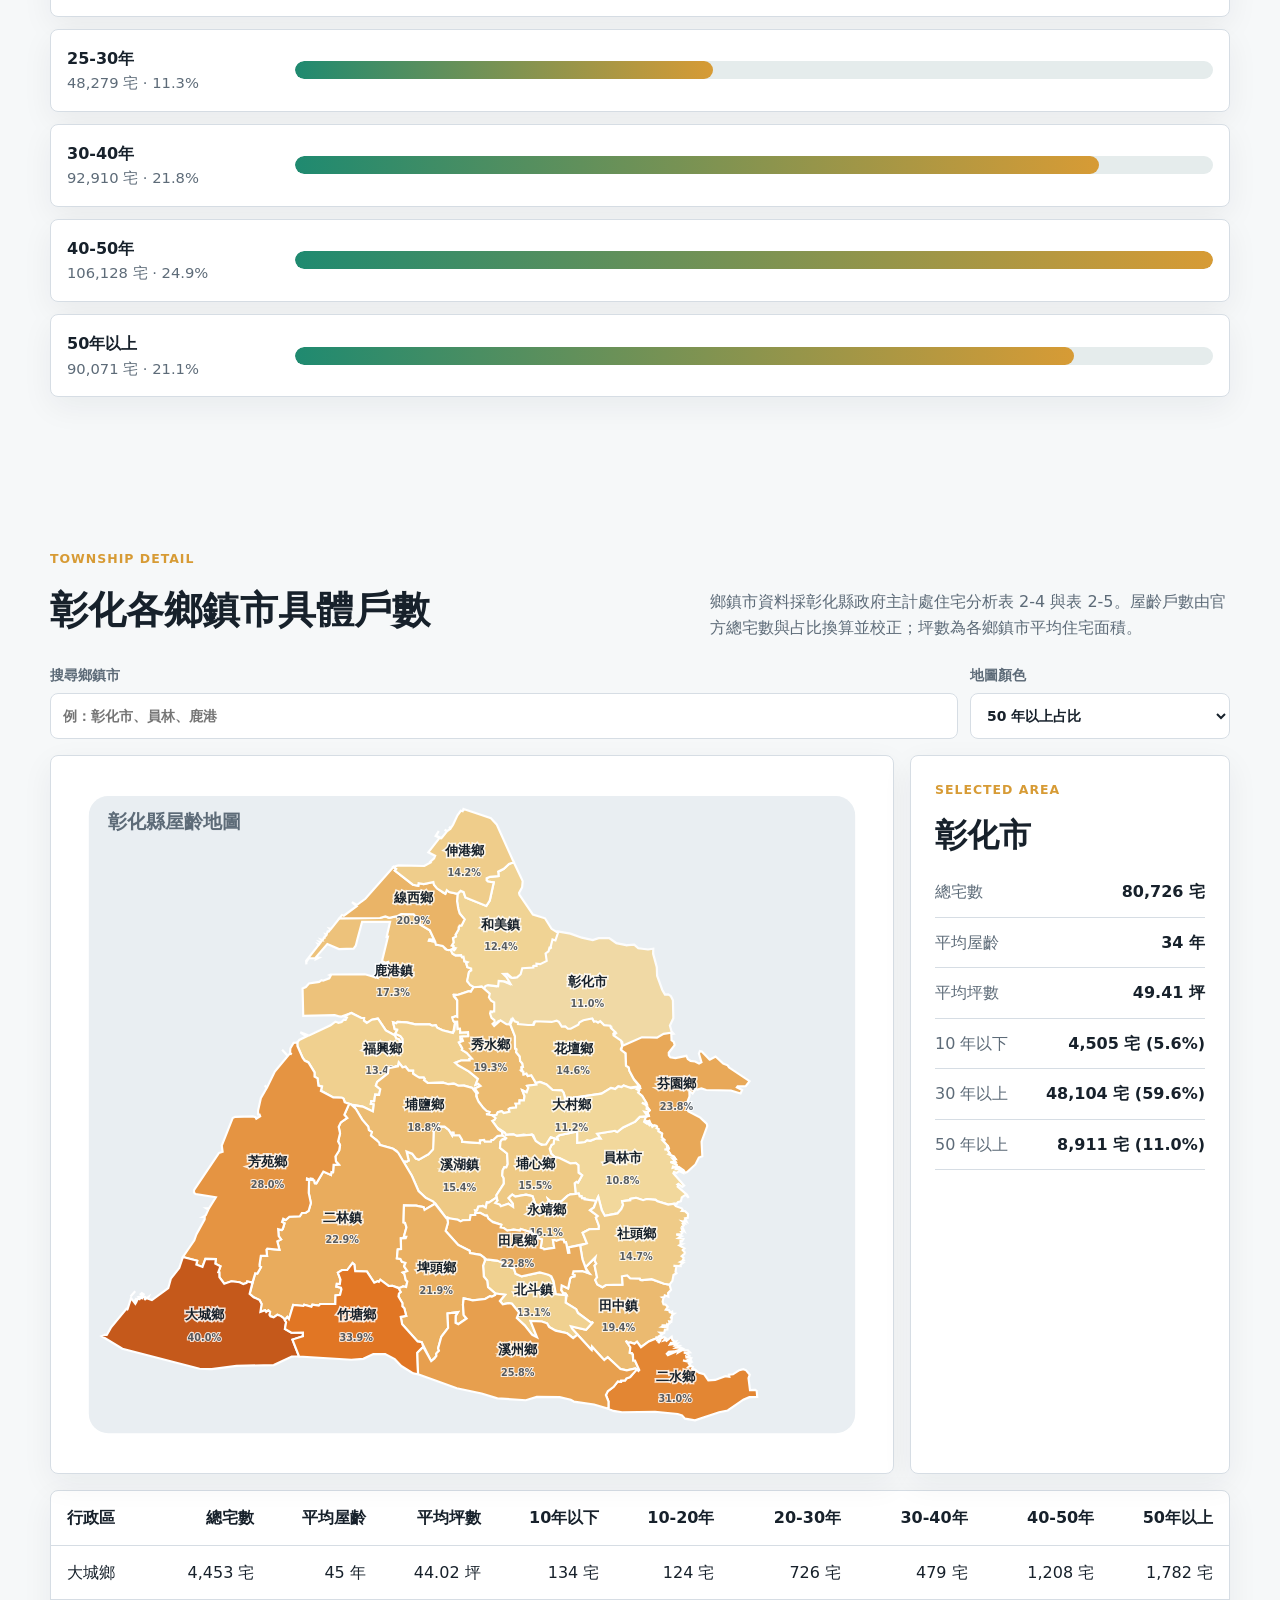
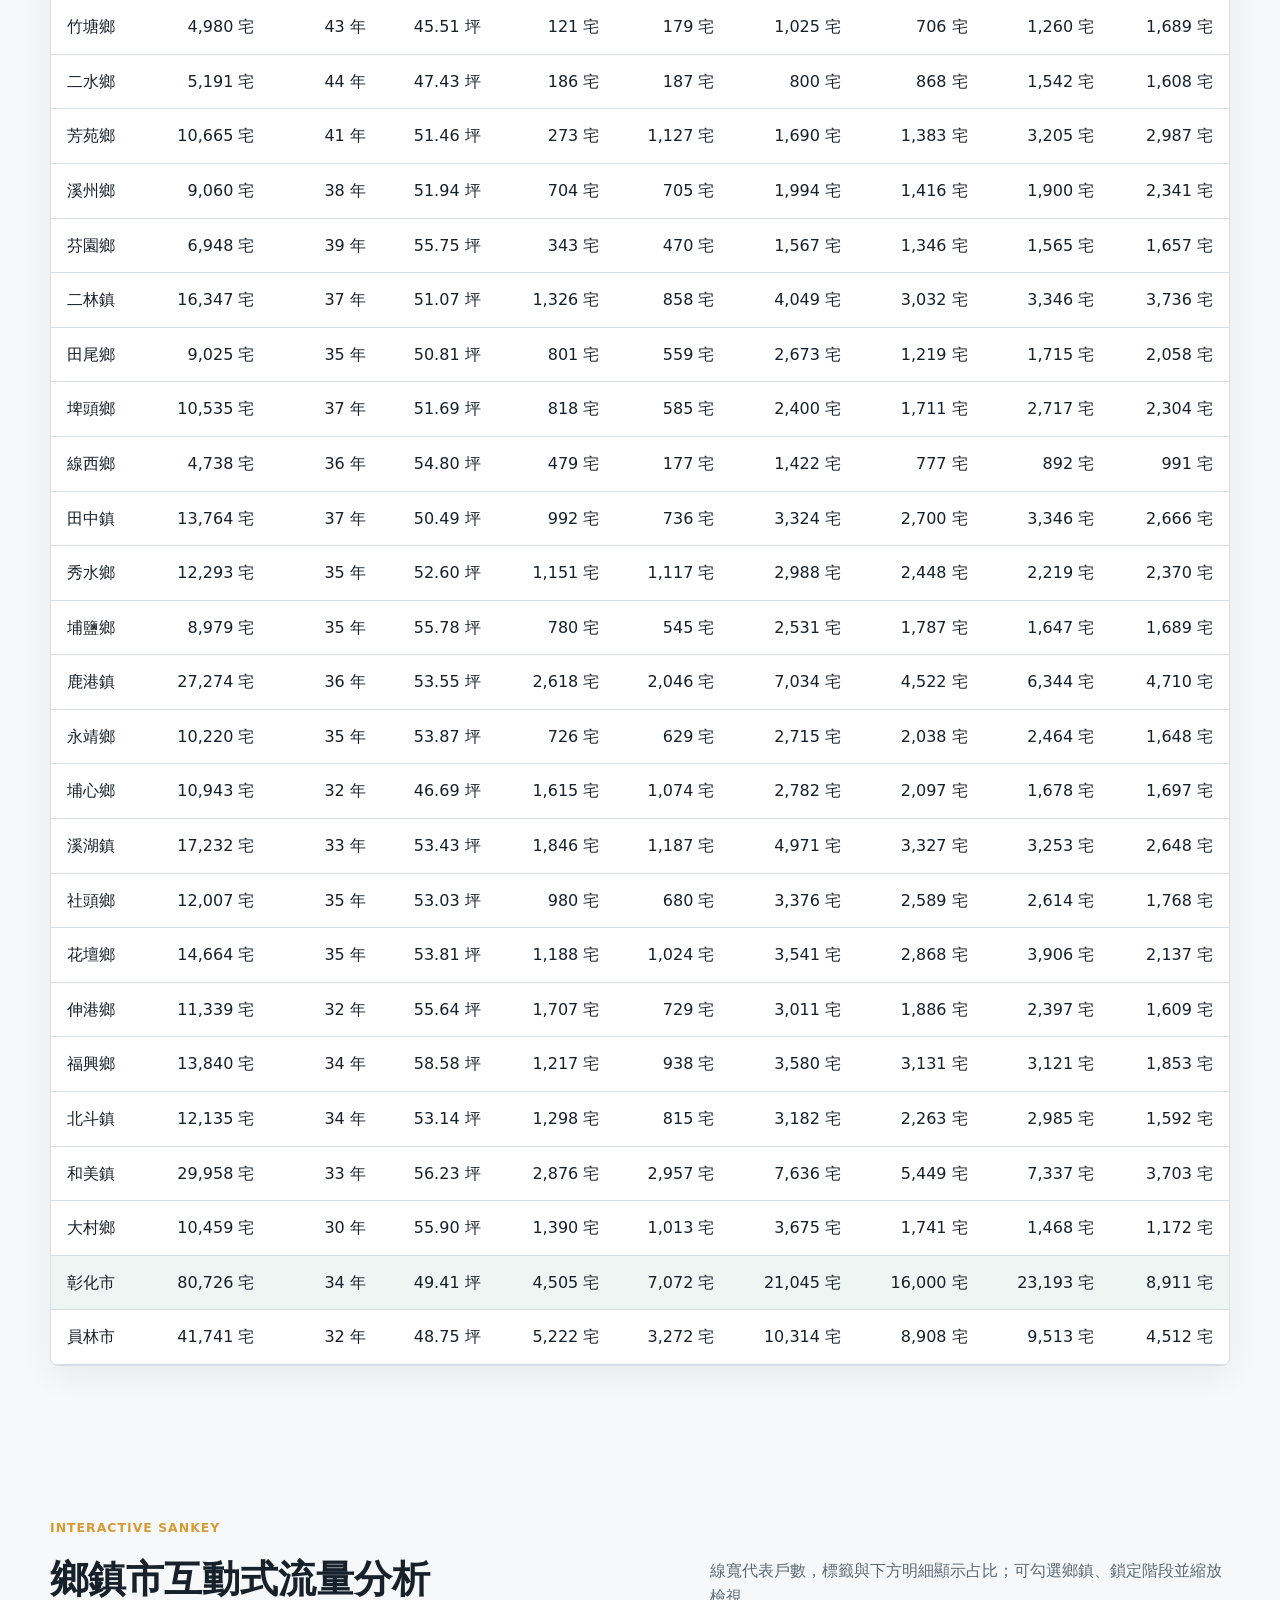
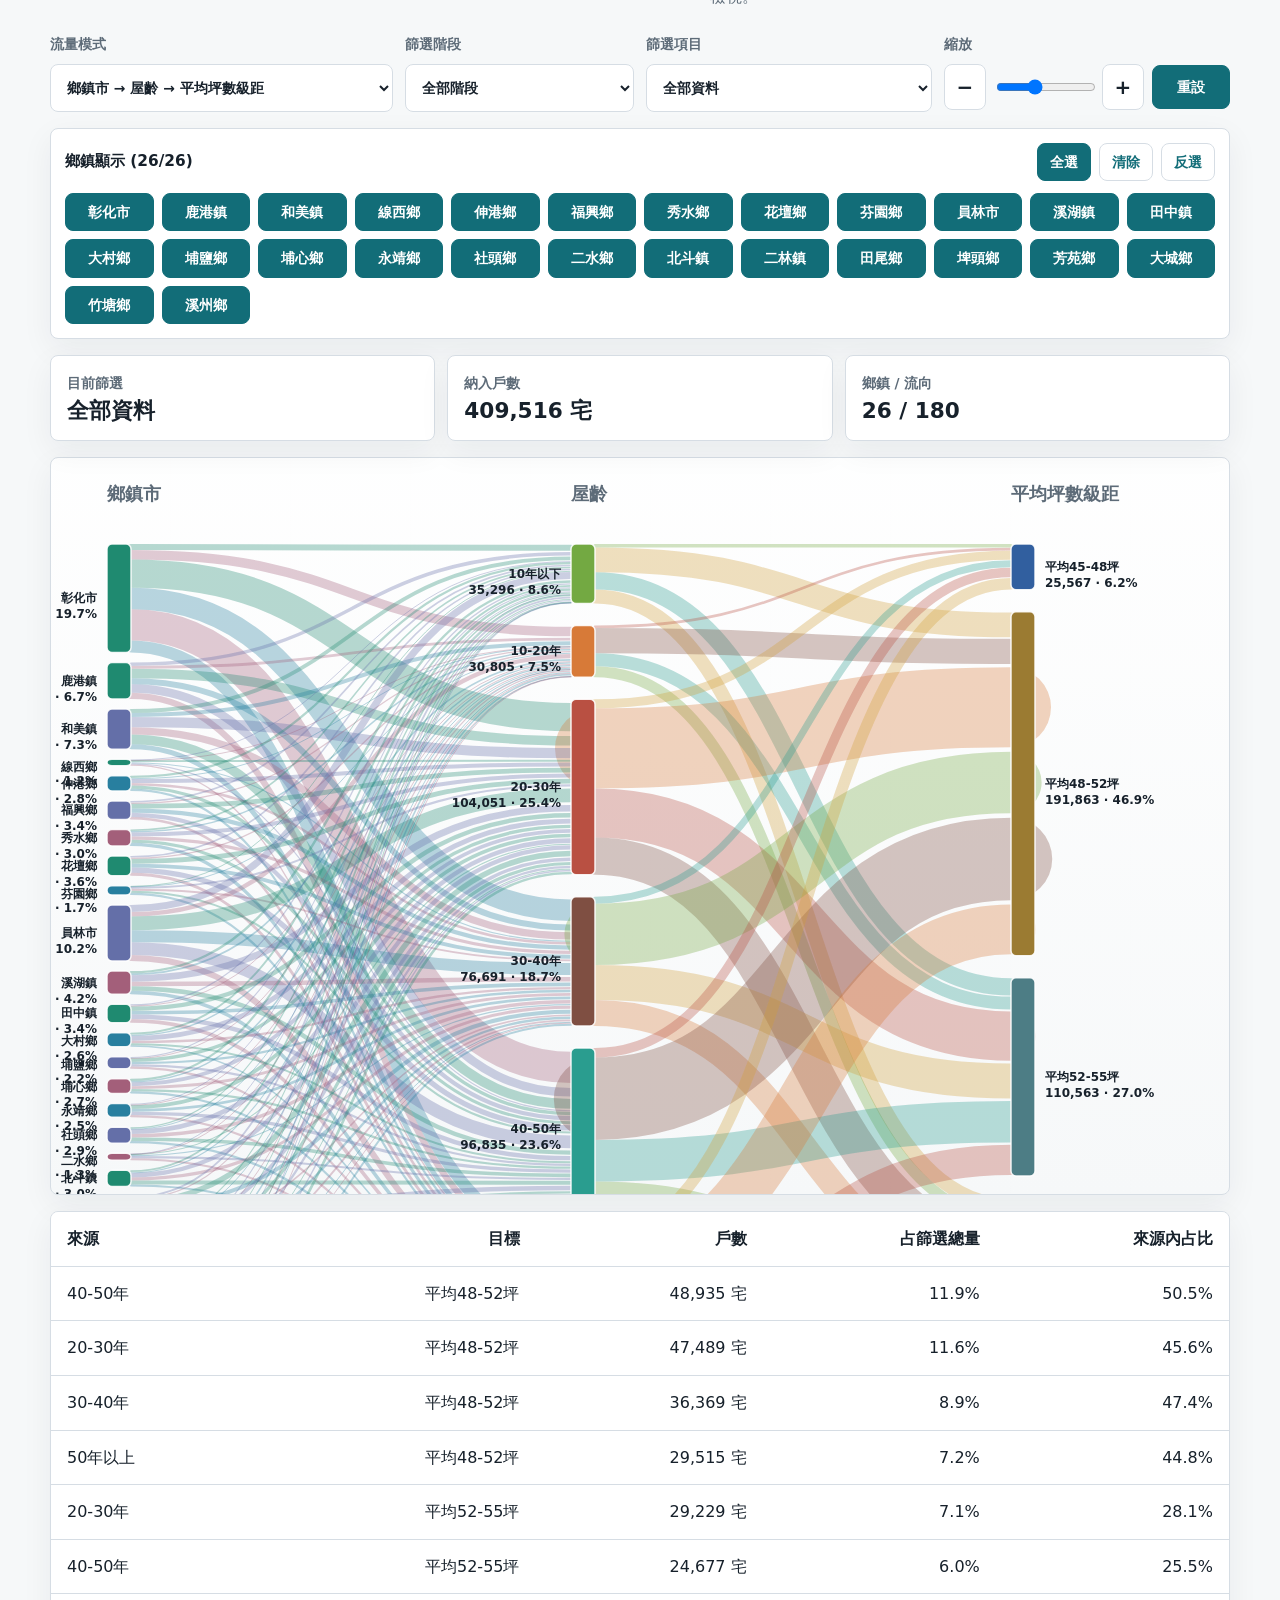
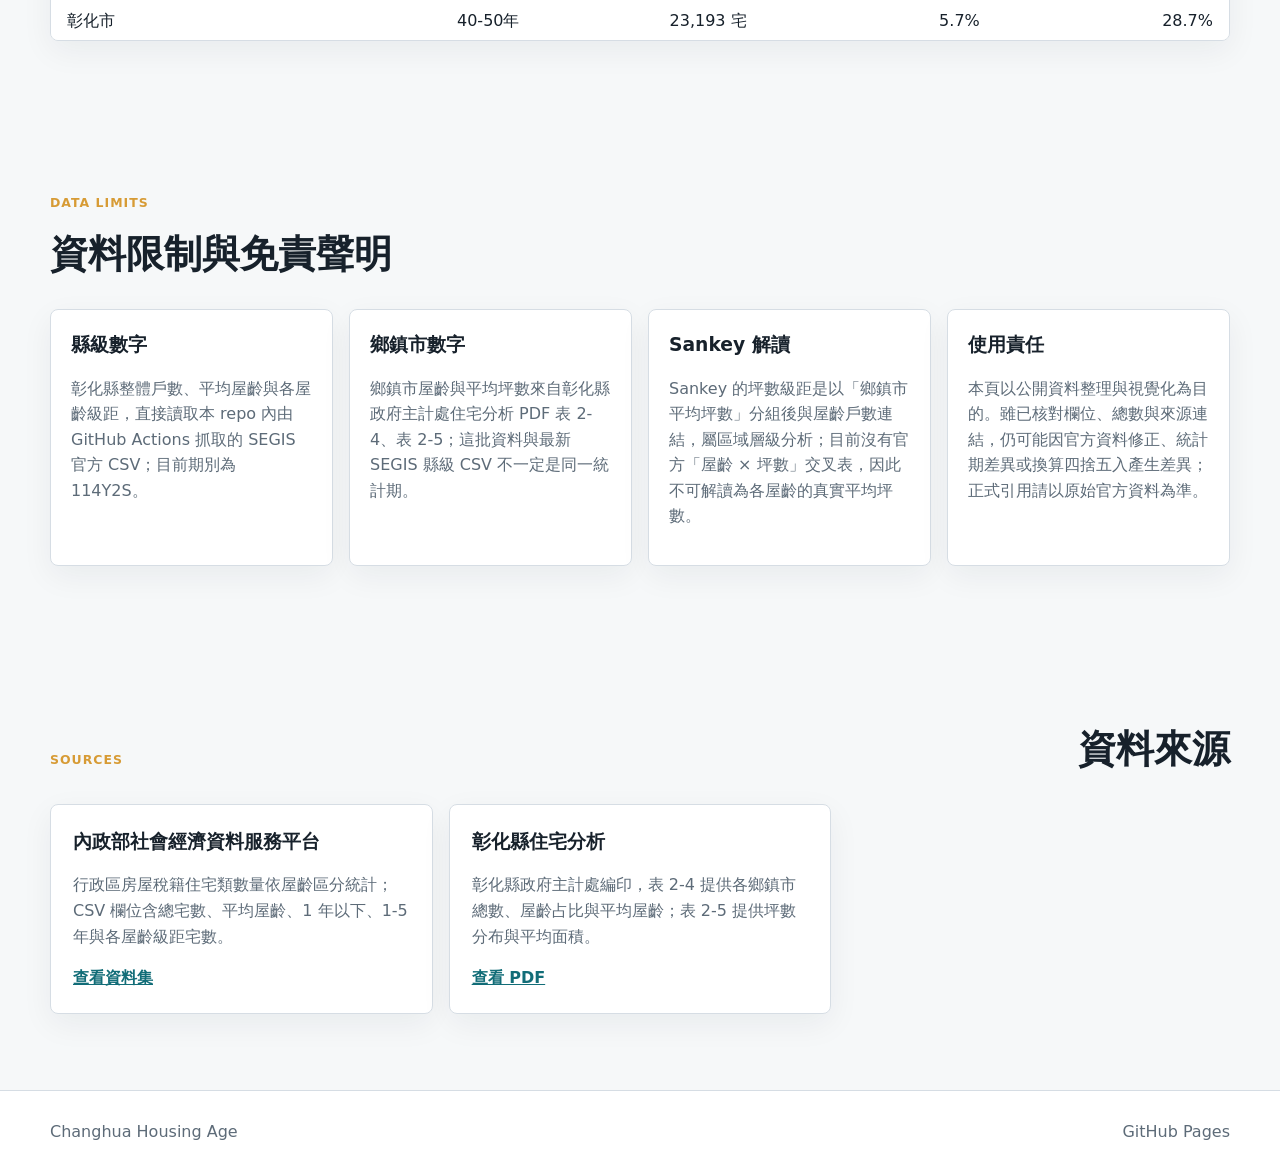
==== commit 4e92abe4: "Add data disclaimer and correct preload metrics" ====
--- a/index.html
+++ b/index.html
@@ -18,6 +18,7 @@
           <a href="#county">縣級屋齡</a>
           <a href="#districts">鄉鎮市戶數</a>
           <a href="#sankey">流量分析</a>
+          <a href="#disclaimer">聲明</a>
           <a href="#sources">來源</a>
         </div>
       </nav>
@@ -39,19 +40,19 @@
         <div class="hero-panel" aria-label="彰化住宅摘要">
           <div>
             <span class="metric-label">最新縣級資料期</span>
-            <strong id="periodLabel">114Y4S</strong>
+            <strong id="periodLabel">114Y2S</strong>
           </div>
           <div>
             <span class="metric-label">房屋稅籍住宅類數量</span>
-            <strong id="countyTotal">428,352 宅</strong>
+            <strong id="countyTotal">425,964 宅</strong>
           </div>
           <div>
             <span class="metric-label">住宅平均屋齡</span>
-            <strong id="countyAvgAge">37.56 年</strong>
+            <strong id="countyAvgAge">37.80 年</strong>
           </div>
           <div>
             <span class="metric-label">5 年內住宅</span>
-            <strong id="countyUnder5">25,893 宅</strong>
+            <strong id="countyUnder5">23,189 宅</strong>
           </div>
         </div>
       </section>
@@ -79,7 +80,7 @@
             <h2>彰化各鄉鎮市具體戶數</h2>
           </div>
           <p class="section-kicker">
-            鄉鎮市資料採彰化縣政府主計處住宅分析表 2-4 與表 2-5。屋齡與坪數戶數由官方總宅數與占比換算，並校正至各區總宅數。
+            鄉鎮市資料採彰化縣政府主計處住宅分析表 2-4 與表 2-5。屋齡戶數由官方總宅數與占比換算並校正；坪數為各鄉鎮市平均住宅面積。
           </p>
         </div>
 
@@ -214,6 +215,41 @@
         </div>
       </section>
 
+      <section class="section disclaimer" id="disclaimer">
+        <div class="section-title">
+          <div>
+            <p class="eyebrow">Data Limits</p>
+            <h2>資料限制與免責聲明</h2>
+          </div>
+        </div>
+        <div class="disclaimer-grid">
+          <article>
+            <h3>縣級數字</h3>
+            <p>
+              彰化縣整體戶數、平均屋齡與各屋齡級距，直接讀取本 repo 內由 GitHub Actions 抓取的 SEGIS 官方 CSV；目前期別為 114Y2S。
+            </p>
+          </article>
+          <article>
+            <h3>鄉鎮市數字</h3>
+            <p>
+              鄉鎮市屋齡與平均坪數來自彰化縣政府主計處住宅分析 PDF 表 2-4、表 2-5；這批資料與最新 SEGIS 縣級 CSV 不一定是同一統計期。
+            </p>
+          </article>
+          <article>
+            <h3>Sankey 解讀</h3>
+            <p>
+              Sankey 的坪數級距是以「鄉鎮市平均坪數」分組後與屋齡戶數連結，屬區域層級分析；目前沒有官方「屋齡 × 坪數」交叉表，因此不可解讀為各屋齡的真實平均坪數。
+            </p>
+          </article>
+          <article>
+            <h3>使用責任</h3>
+            <p>
+              本頁以公開資料整理與視覺化為目的。雖已核對欄位、總數與來源連結，仍可能因官方資料修正、統計期差異或換算四捨五入產生差異；正式引用請以原始官方資料為準。
+            </p>
+          </article>
+        </div>
+      </section>
+
       <section class="section sources" id="sources">
         <div class="section-title">
           <p class="eyebrow">Sources</p>
--- a/styles.css
+++ b/styles.css
@@ -267,7 +267,8 @@
 }
 
 .stat-grid,
-.source-grid {
+.source-grid,
+.disclaimer-grid {
   display: grid;
   grid-template-columns: repeat(3, minmax(0, 1fr));
   gap: 16px;
@@ -275,6 +276,7 @@
 
 .stat-card,
 .source-grid article,
+.disclaimer-grid article,
 .detail-panel,
 .map-card,
 .table-wrap {
@@ -770,11 +772,21 @@
   padding: 22px;
 }
 
-.source-grid h3 {
+.disclaimer-grid {
+  grid-template-columns: repeat(4, minmax(0, 1fr));
+}
+
+.disclaimer-grid article {
+  padding: 20px;
+}
+
+.source-grid h3,
+.disclaimer-grid h3 {
   margin: 0 0 8px;
 }
 
-.source-grid p {
+.source-grid p,
+.disclaimer-grid p {
   color: var(--muted);
 }
 
@@ -814,6 +826,7 @@
 
   .stat-grid,
   .source-grid,
+  .disclaimer-grid,
   .live-stats,
   .toolbar.compact {
     grid-template-columns: 1fr;
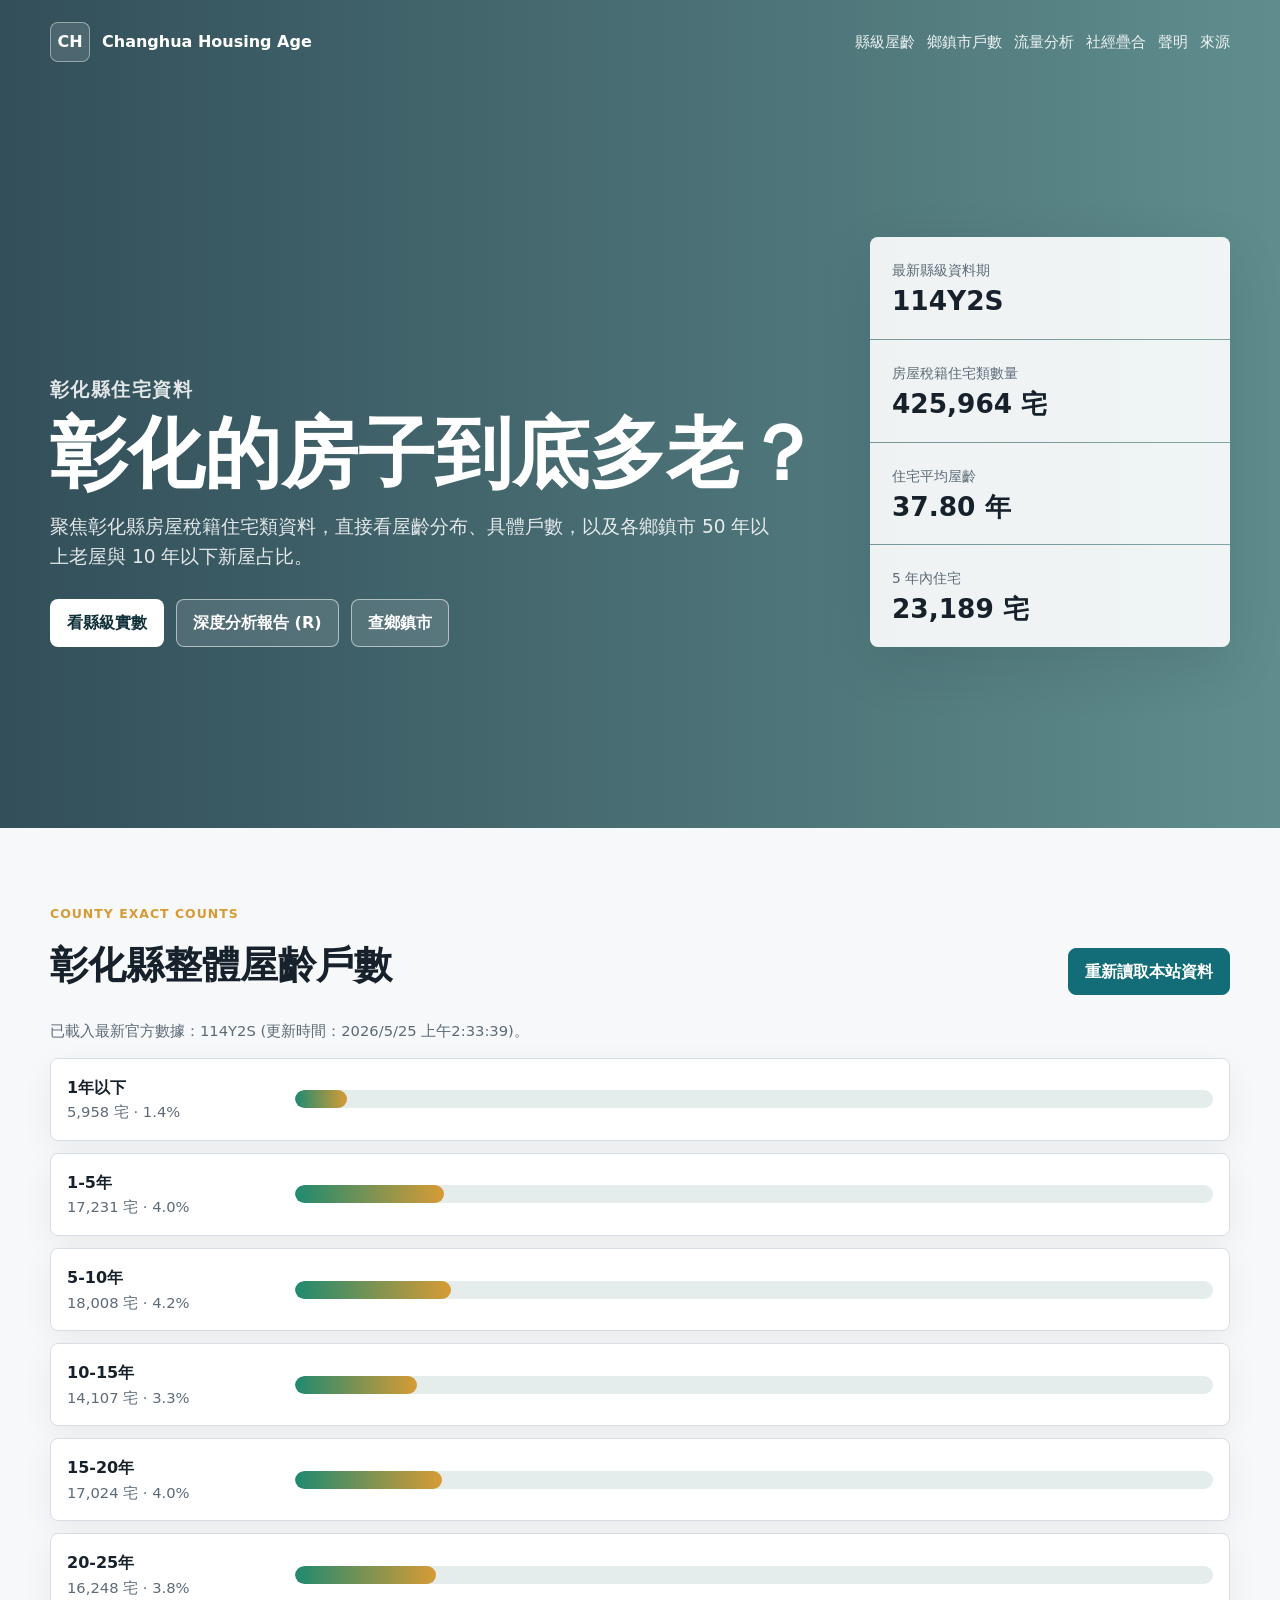
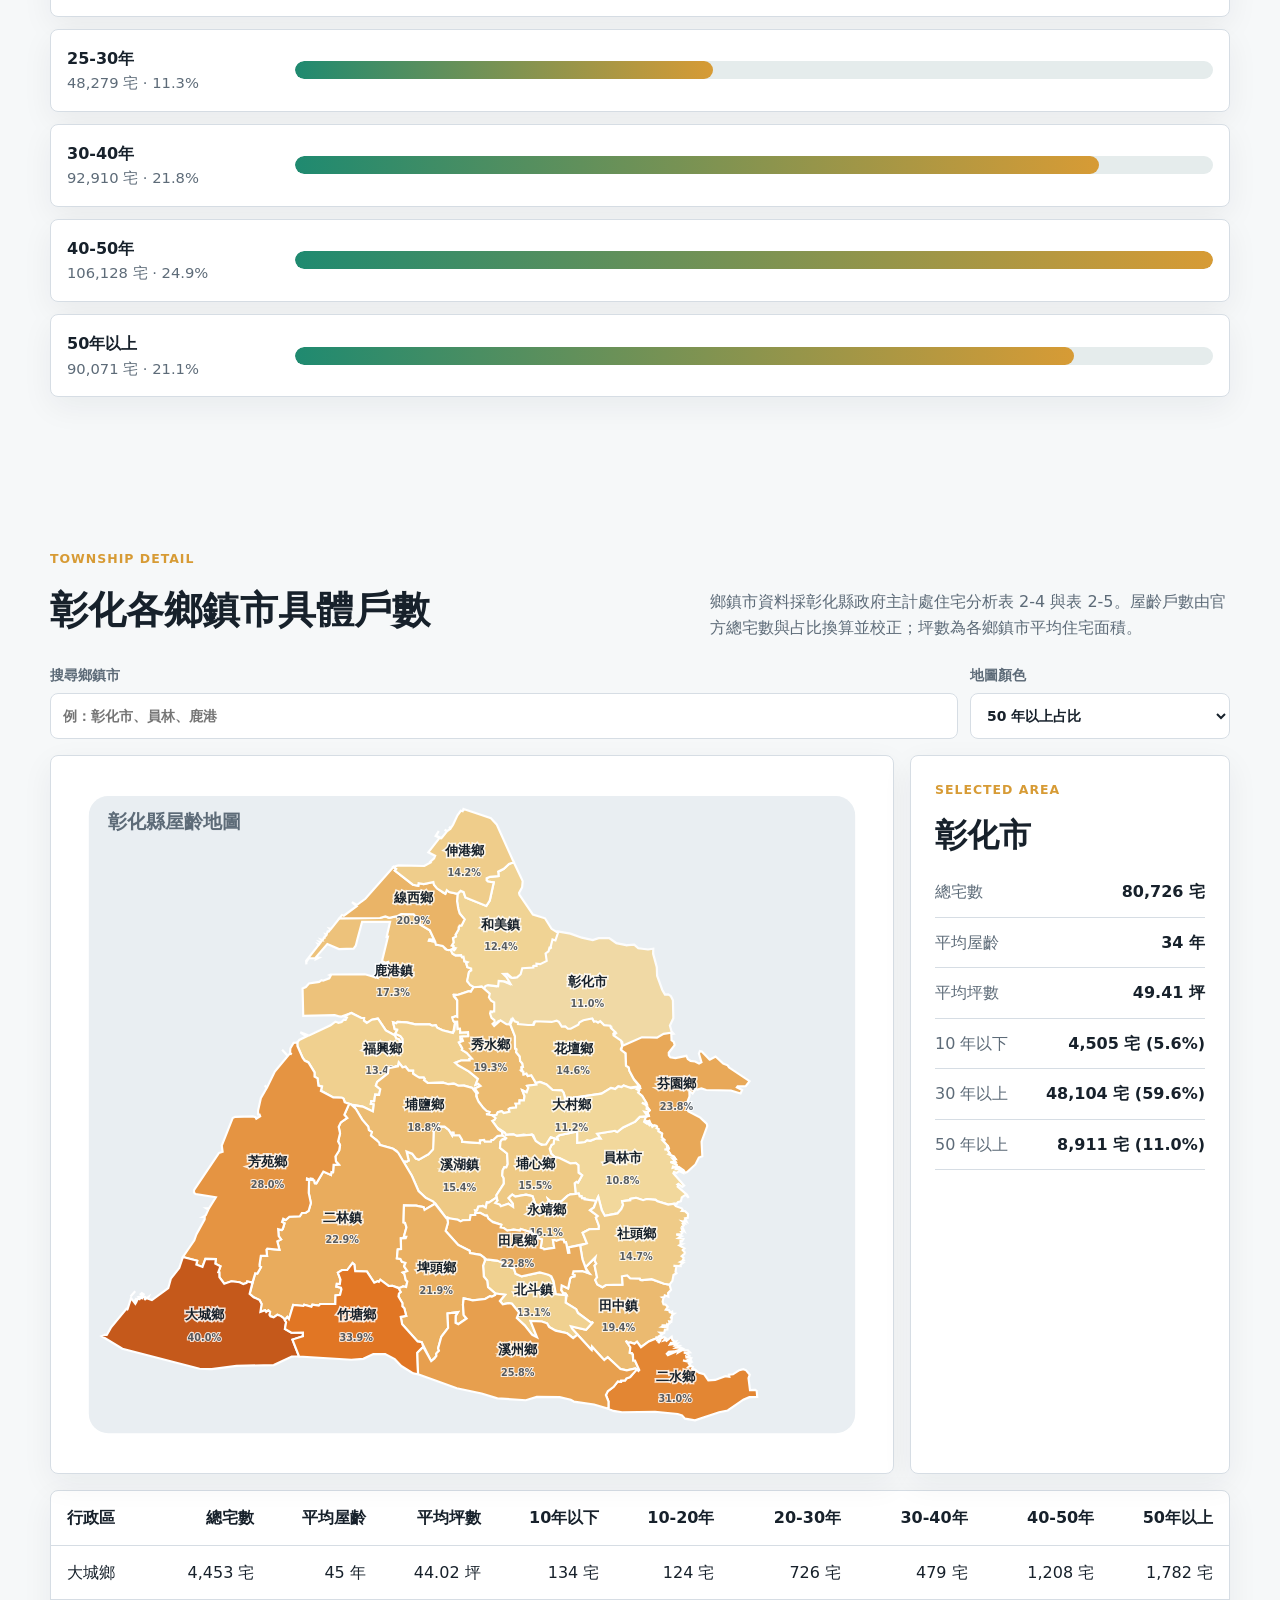
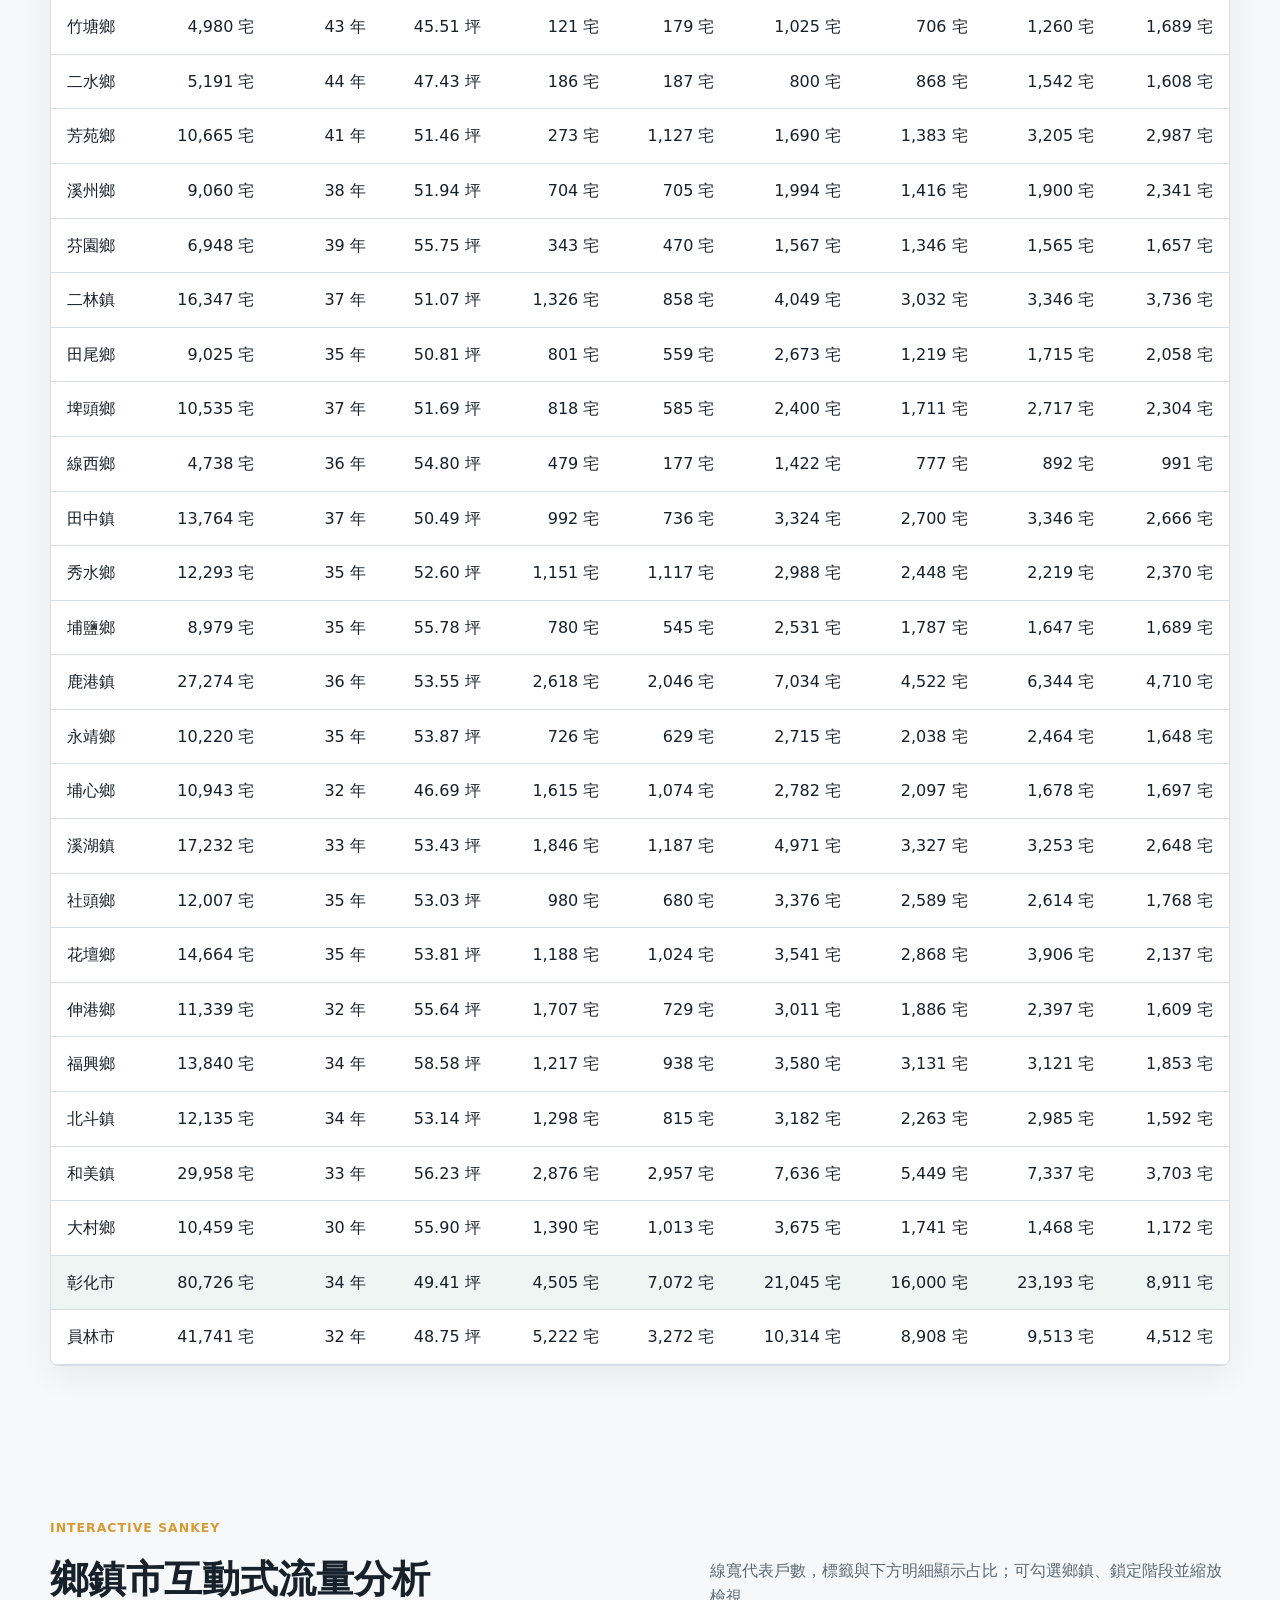
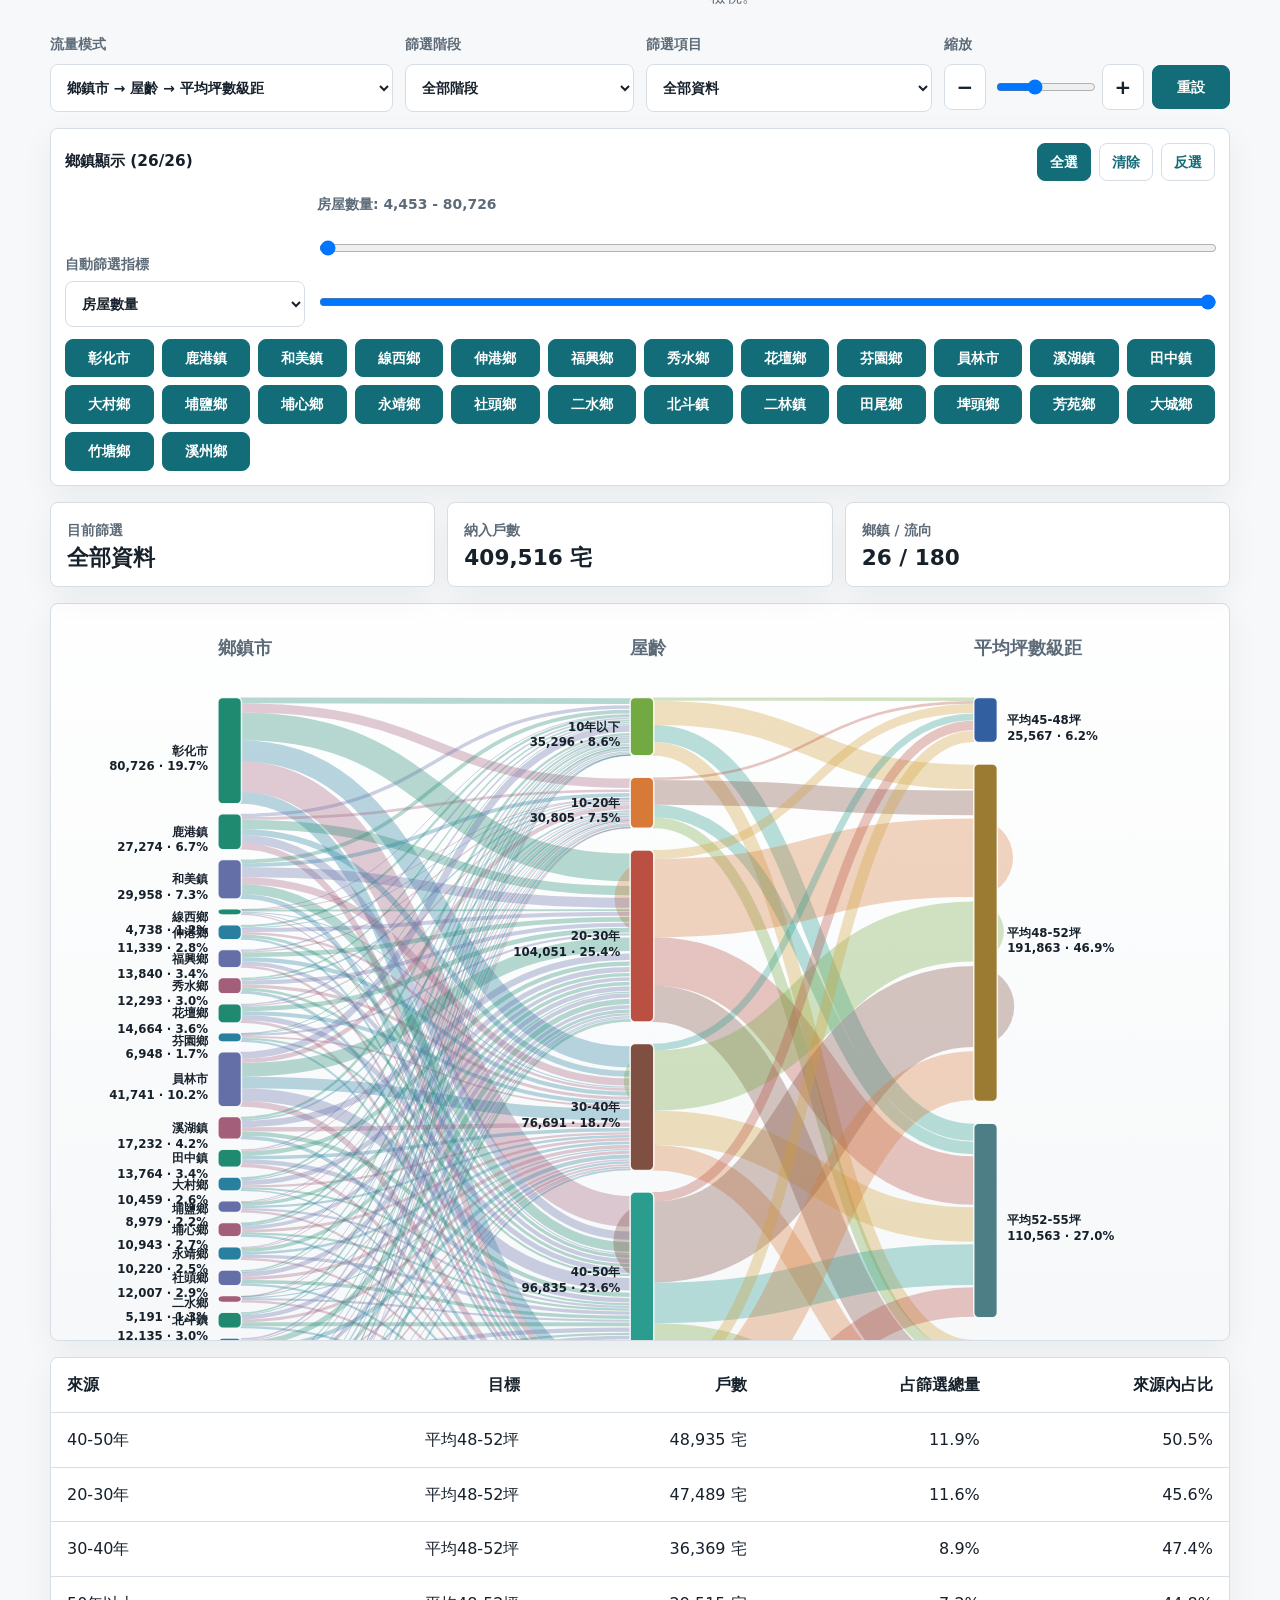
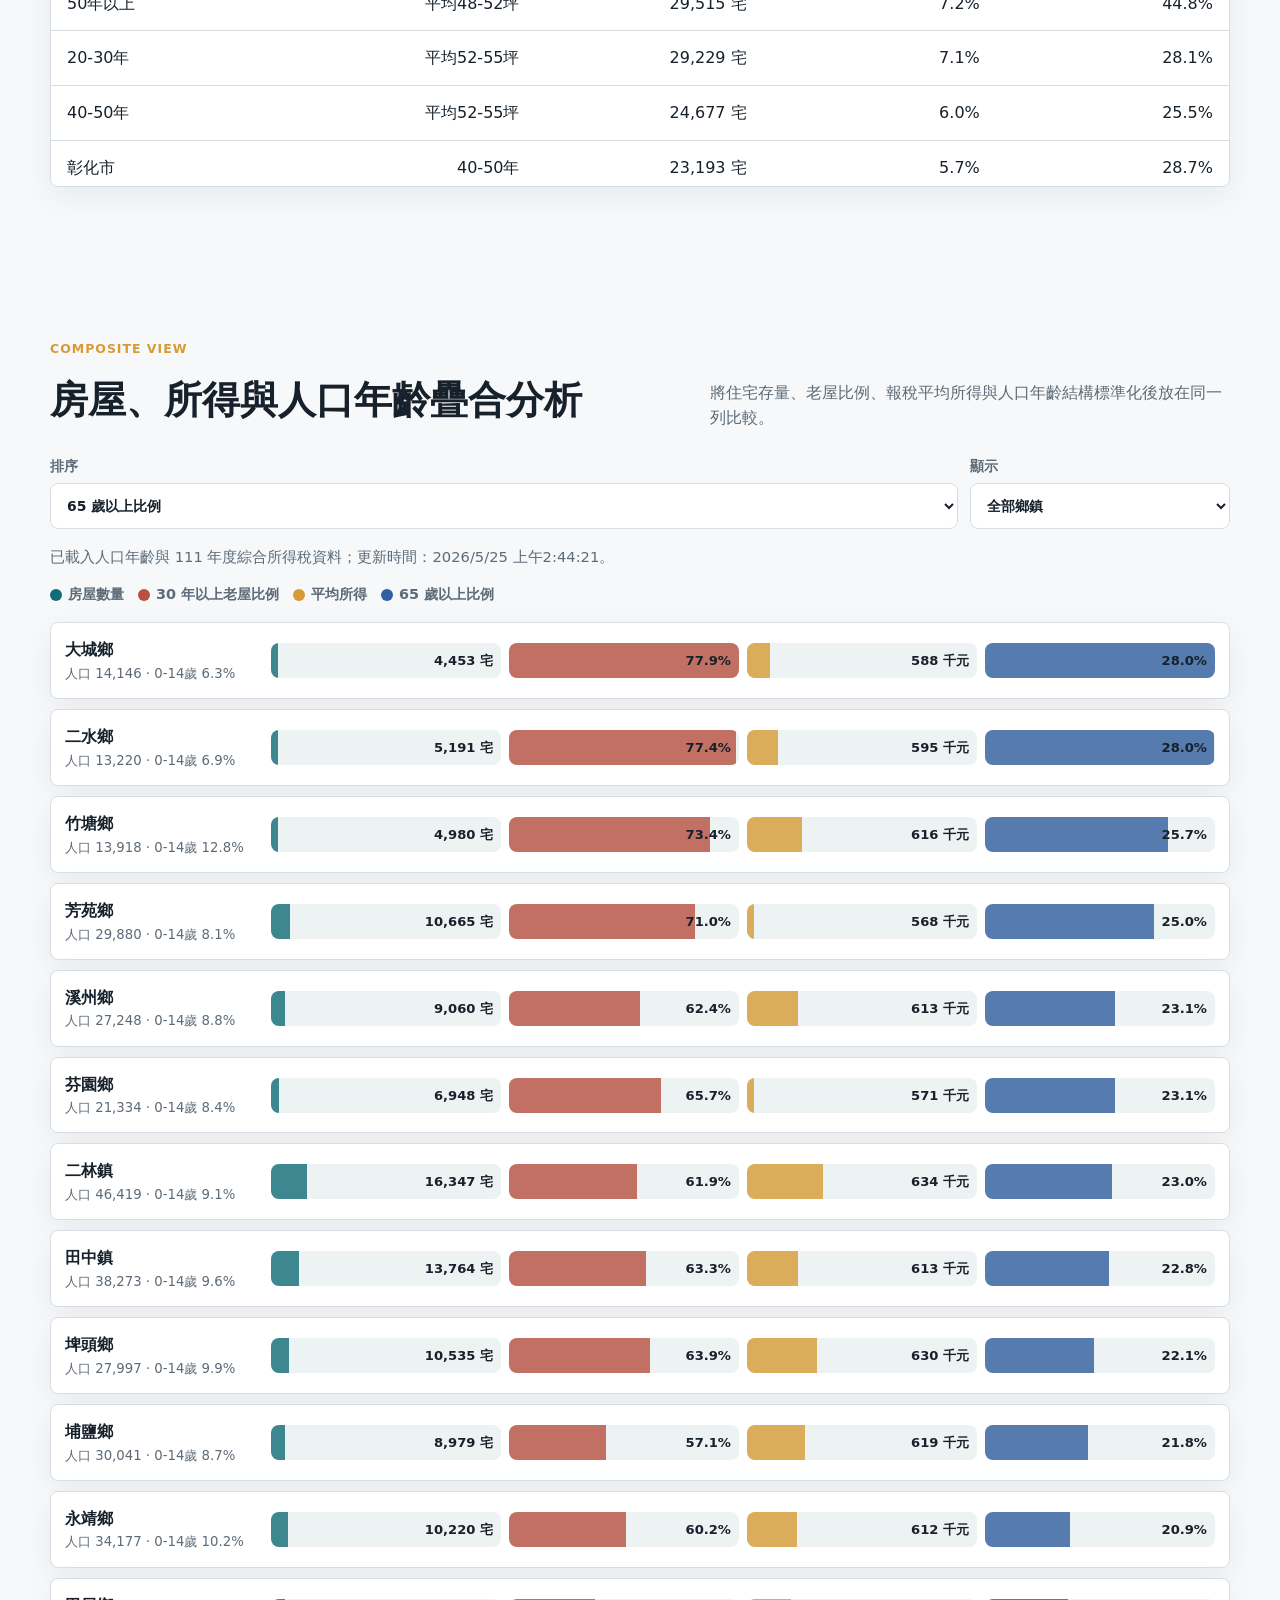
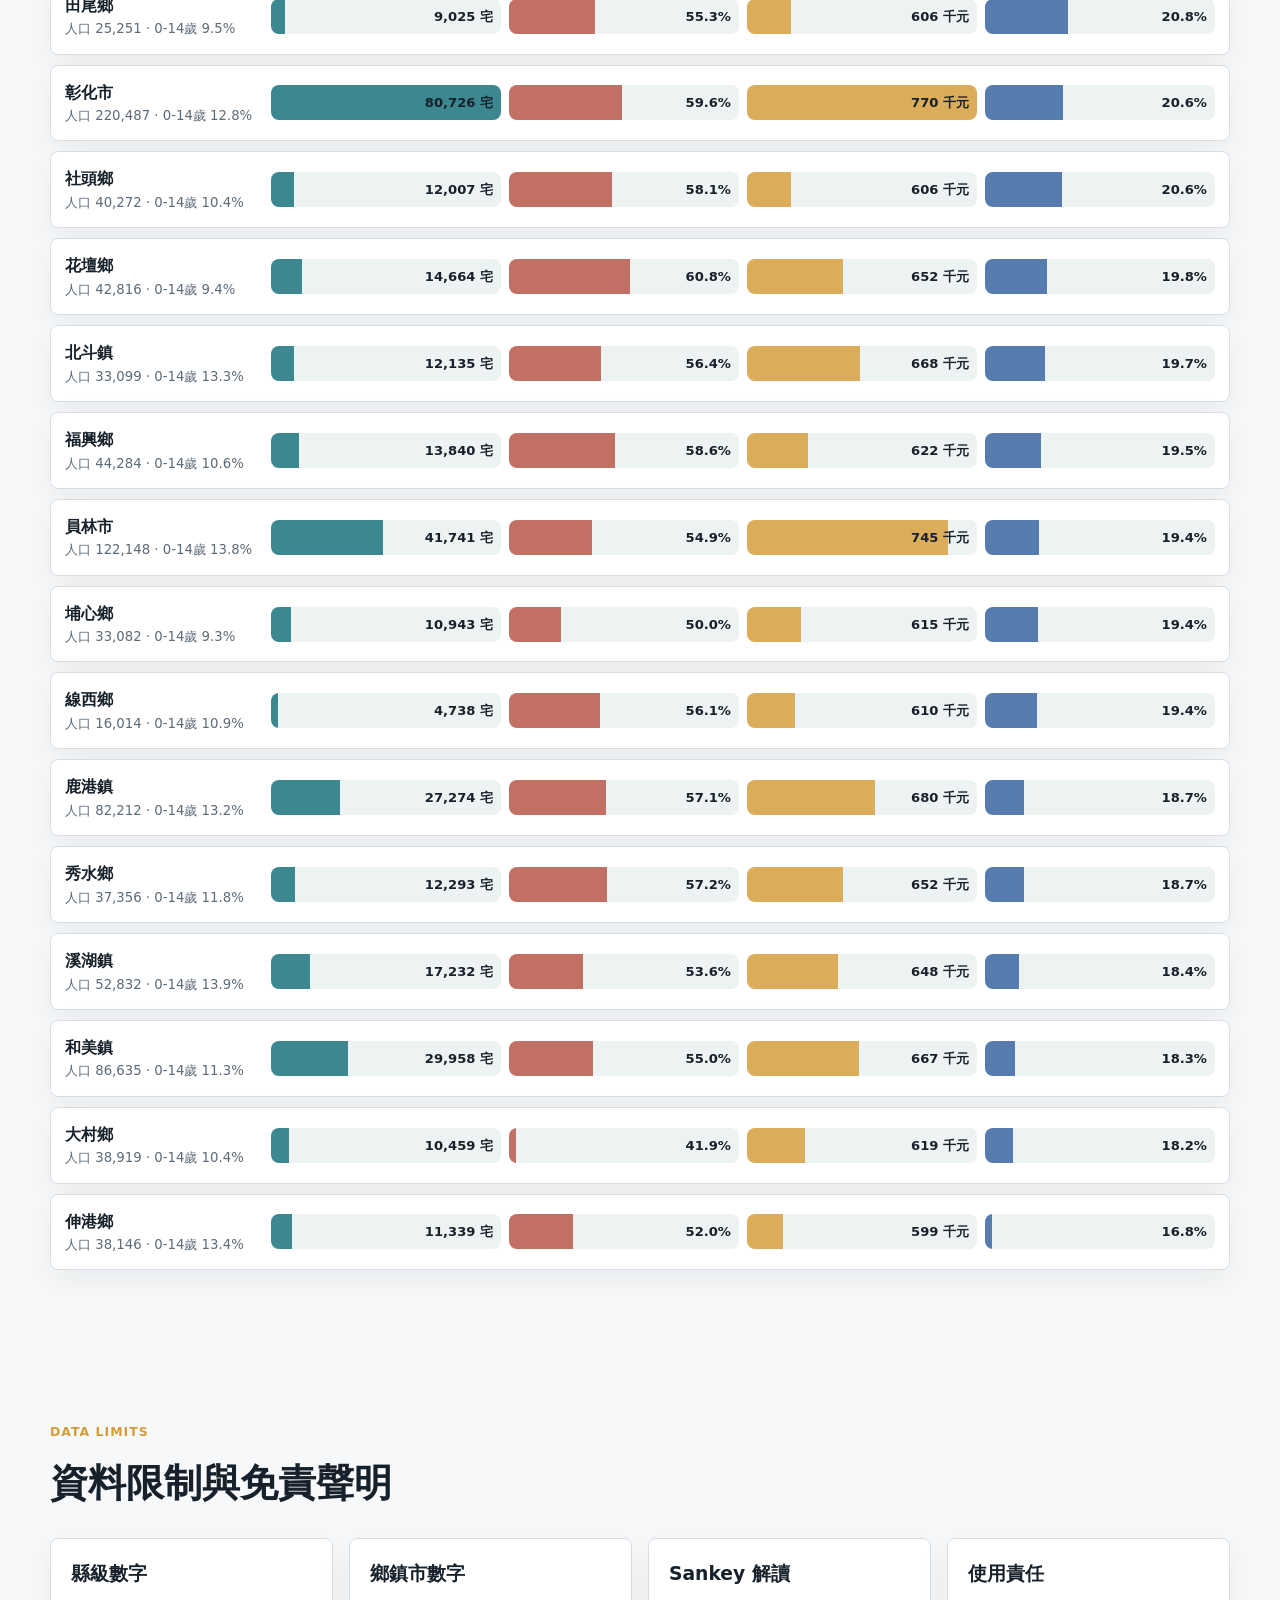
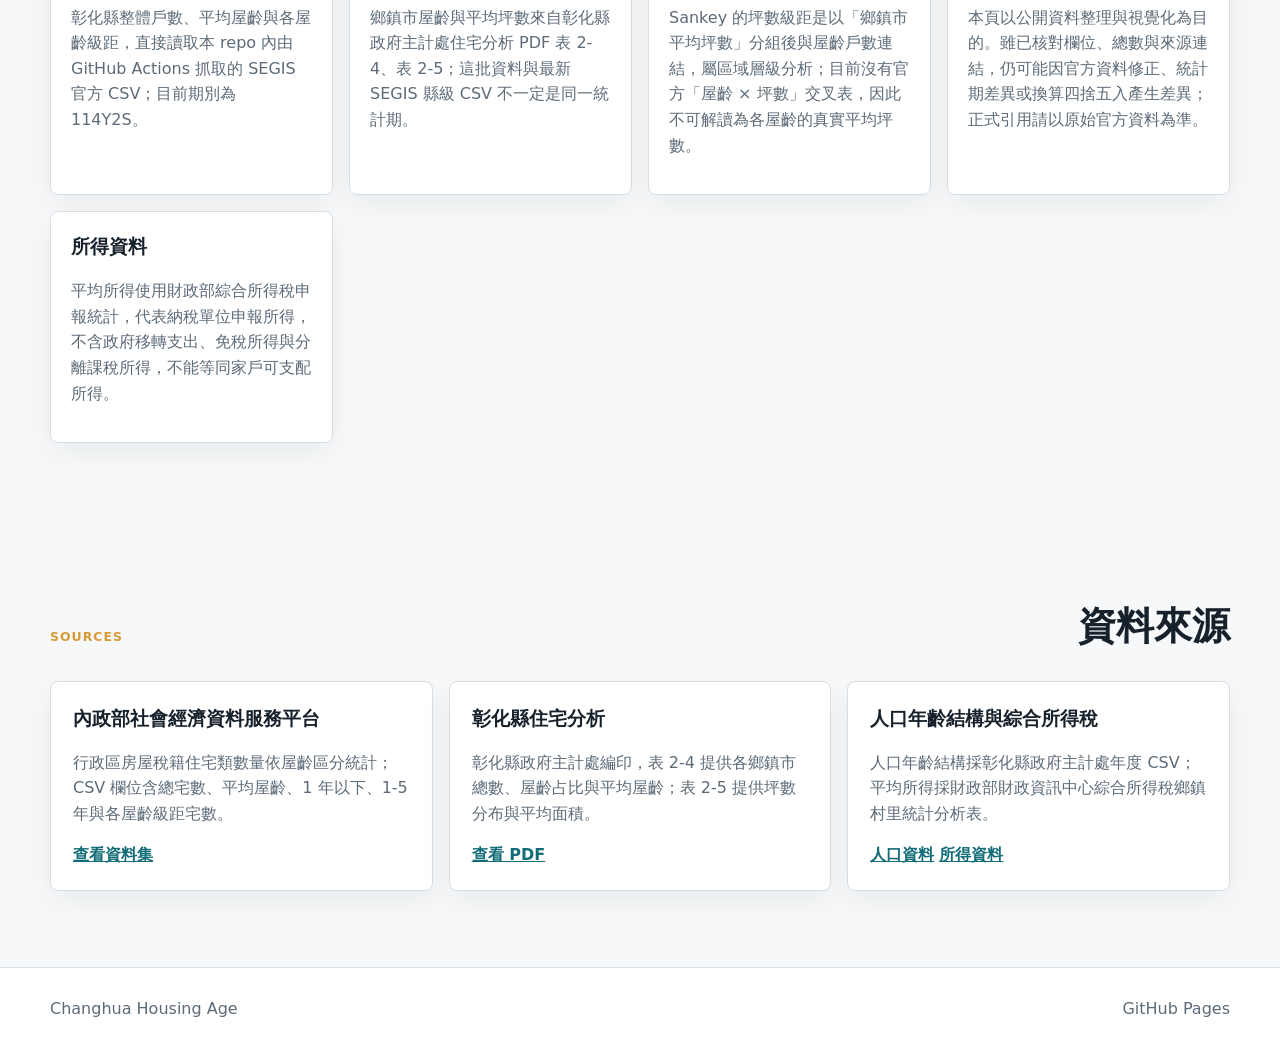
==== commit aee63193: "Add social data and Sankey range filters" ====
--- a/index.html
+++ b/index.html
@@ -18,6 +18,7 @@
           <a href="#county">縣級屋齡</a>
           <a href="#districts">鄉鎮市戶數</a>
           <a href="#sankey">流量分析</a>
+          <a href="#social">社經疊合</a>
           <a href="#disclaimer">聲明</a>
           <a href="#sources">來源</a>
         </div>
@@ -97,6 +98,10 @@
               <option value="avgAge">平均屋齡</option>
               <option value="avgArea">平均坪數</option>
               <option value="total">總宅數</option>
+              <option value="avgIncomeK">平均所得</option>
+              <option value="population">人口數</option>
+              <option value="seniorShare">65 歲以上比例</option>
+              <option value="youthShare">0-14 歲比例</option>
             </select>
           </label>
         </div>
@@ -189,6 +194,30 @@
             <button class="button plain" id="townSelectNone" type="button">清除</button>
             <button class="button plain" id="townInvert" type="button">反選</button>
           </div>
+          <div class="range-filter">
+            <label class="select-field">
+              <span>自動篩選指標</span>
+              <select id="townRangeMetric">
+                <option value="total">房屋數量</option>
+                <option value="old30">30 年以上老屋數量</option>
+                <option value="over50">50 年以上老屋數量</option>
+                <option value="under10">10 年以下住宅數量</option>
+                <option value="avgAge">平均屋齡</option>
+                <option value="avgArea">平均坪數</option>
+                <option value="avgIncomeK">平均所得</option>
+                <option value="population">人口數</option>
+                <option value="seniorShare">65 歲以上比例</option>
+                <option value="youthShare">0-14 歲比例</option>
+              </select>
+            </label>
+            <div class="range-field">
+              <span id="townRangeLabel">全部範圍</span>
+              <div class="dual-range">
+                <input id="townRangeMin" type="range" min="0" max="100" value="0" />
+                <input id="townRangeMax" type="range" min="0" max="100" value="100" />
+              </div>
+            </div>
+          </div>
           <div class="town-chip-grid" id="townChips"></div>
         </div>
 
@@ -215,6 +244,47 @@
         </div>
       </section>
 
+      <section class="section" id="social">
+        <div class="section-title">
+          <div>
+            <p class="eyebrow">Composite View</p>
+            <h2>房屋、所得與人口年齡疊合分析</h2>
+          </div>
+          <p class="section-kicker">
+            將住宅存量、老屋比例、報稅平均所得與人口年齡結構標準化後放在同一列比較。
+          </p>
+        </div>
+
+        <div class="toolbar" aria-label="社經疊合控制列">
+          <label class="select-field">
+            <span>排序</span>
+            <select id="overlaySort">
+              <option value="seniorShare">65 歲以上比例</option>
+              <option value="old30Share">30 年以上老屋比例</option>
+              <option value="avgIncomeK">平均所得</option>
+              <option value="population">人口數</option>
+              <option value="total">房屋數量</option>
+            </select>
+          </label>
+          <label class="select-field">
+            <span>顯示</span>
+            <select id="overlayLimit">
+              <option value="26">全部鄉鎮</option>
+              <option value="12">前 12 個</option>
+              <option value="8">前 8 個</option>
+            </select>
+          </label>
+        </div>
+        <p class="note" id="socialStatus">正在載入所得與人口資料...</p>
+        <div class="overlay-legend">
+          <span><i class="legend-homes"></i>房屋數量</span>
+          <span><i class="legend-old"></i>30 年以上老屋比例</span>
+          <span><i class="legend-income"></i>平均所得</span>
+          <span><i class="legend-senior"></i>65 歲以上比例</span>
+        </div>
+        <div class="overlay-list" id="overlayList"></div>
+      </section>
+
       <section class="section disclaimer" id="disclaimer">
         <div class="section-title">
           <div>
@@ -247,6 +317,12 @@
               本頁以公開資料整理與視覺化為目的。雖已核對欄位、總數與來源連結，仍可能因官方資料修正、統計期差異或換算四捨五入產生差異；正式引用請以原始官方資料為準。
             </p>
           </article>
+          <article>
+            <h3>所得資料</h3>
+            <p>
+              平均所得使用財政部綜合所得稅申報統計，代表納稅單位申報所得，不含政府移轉支出、免稅所得與分離課稅所得，不能等同家戶可支配所得。
+            </p>
+          </article>
         </div>
       </section>
 
@@ -269,6 +345,14 @@
               彰化縣政府主計處編印，表 2-4 提供各鄉鎮市總數、屋齡占比與平均屋齡；表 2-5 提供坪數分布與平均面積。
             </p>
             <a href="https://ctrl.chcg.gov.tw/files/16_20221220095343596_%E5%BD%B0%E5%8C%96%E7%B8%A3%E4%BD%8F%E5%AE%85%E5%88%86%E6%9E%90_2025.pdf" target="_blank" rel="noreferrer">查看 PDF</a>
+          </article>
+          <article>
+            <h3>人口年齡結構與綜合所得稅</h3>
+            <p>
+              人口年齡結構採彰化縣政府主計處年度 CSV；平均所得採財政部財政資訊中心綜合所得稅鄉鎮村里統計分析表。
+            </p>
+            <a href="https://data.gov.tw/dataset/27615" target="_blank" rel="noreferrer">人口資料</a>
+            <a href="https://data.gov.tw/dataset/103066" target="_blank" rel="noreferrer">所得資料</a>
           </article>
         </div>
       </section>
--- a/styles.css
+++ b/styles.css
@@ -351,6 +351,26 @@
   gap: 8px;
 }
 
+.range-filter {
+  display: grid;
+  grid-template-columns: 240px minmax(0, 1fr);
+  gap: 12px;
+  align-items: end;
+}
+
+.range-field {
+  display: grid;
+  gap: 8px;
+  color: var(--muted);
+  font-size: 0.87rem;
+  font-weight: 800;
+}
+
+.dual-range {
+  display: grid;
+  gap: 4px;
+}
+
 .town-chip {
   display: flex;
   align-items: center;
@@ -692,6 +712,7 @@
 #sankeySvg {
   display: block;
   min-width: 100%;
+  margin: 0 auto;
 }
 
 .sankey-heading {
@@ -740,6 +761,106 @@
   max-height: 430px;
 }
 
+.overlay-legend {
+  display: flex;
+  flex-wrap: wrap;
+  gap: 14px;
+  margin: 0 0 16px;
+  color: var(--muted);
+  font-size: 0.9rem;
+  font-weight: 800;
+}
+
+.overlay-legend span {
+  display: inline-flex;
+  align-items: center;
+  gap: 6px;
+}
+
+.overlay-legend i {
+  width: 12px;
+  height: 12px;
+  border-radius: 999px;
+}
+
+.legend-homes,
+.overlay-bar.homes span {
+  background: var(--teal);
+}
+
+.legend-old,
+.overlay-bar.old span {
+  background: var(--red);
+}
+
+.legend-income,
+.overlay-bar.income span {
+  background: var(--gold);
+}
+
+.legend-senior,
+.overlay-bar.senior span {
+  background: var(--blue);
+}
+
+.overlay-list {
+  display: grid;
+  gap: 10px;
+}
+
+.overlay-row {
+  display: grid;
+  grid-template-columns: 190px minmax(0, 1fr);
+  gap: 16px;
+  align-items: center;
+  border: 1px solid var(--line);
+  border-radius: 8px;
+  padding: 14px;
+  background: var(--panel);
+  box-shadow: 0 10px 32px rgba(23, 33, 43, 0.06);
+}
+
+.overlay-name strong,
+.overlay-name span {
+  display: block;
+}
+
+.overlay-name span {
+  color: var(--muted);
+  font-size: 0.83rem;
+}
+
+.overlay-bars {
+  display: grid;
+  grid-template-columns: repeat(4, minmax(0, 1fr));
+  gap: 8px;
+}
+
+.overlay-bar {
+  position: relative;
+  overflow: hidden;
+  min-height: 34px;
+  border-radius: 8px;
+  background: #edf2f2;
+}
+
+.overlay-bar span {
+  position: absolute;
+  inset: 0 auto 0 0;
+  min-width: 3px;
+  opacity: 0.8;
+}
+
+.overlay-bar b {
+  position: relative;
+  z-index: 1;
+  display: block;
+  padding: 7px 8px;
+  color: var(--ink);
+  font-size: 0.82rem;
+  text-align: right;
+}
+
 table {
   width: 100%;
   border-collapse: collapse;
@@ -811,7 +932,10 @@
   .live-layout,
   .toolbar,
   .sankey-tools,
-  .sankey-summary {
+  .sankey-summary,
+  .range-filter,
+  .overlay-row,
+  .overlay-bars {
     grid-template-columns: 1fr;
   }
 
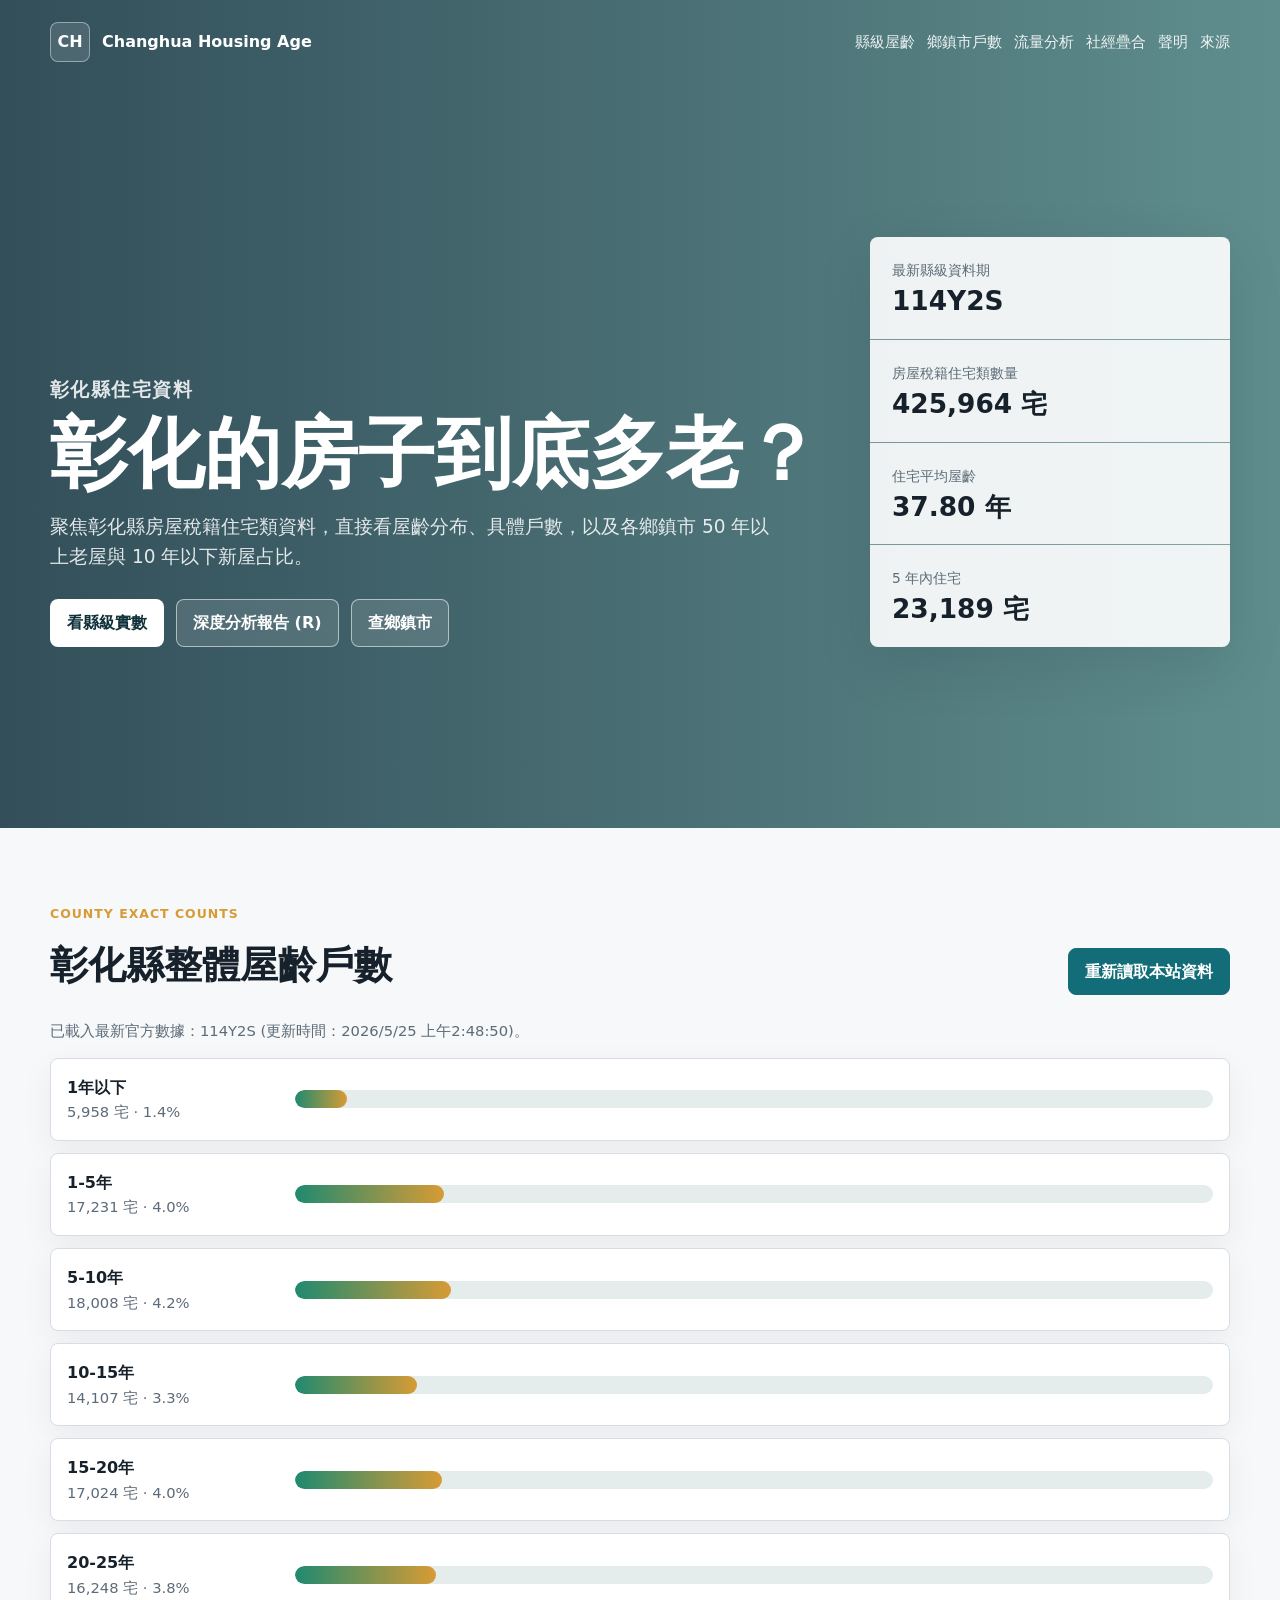
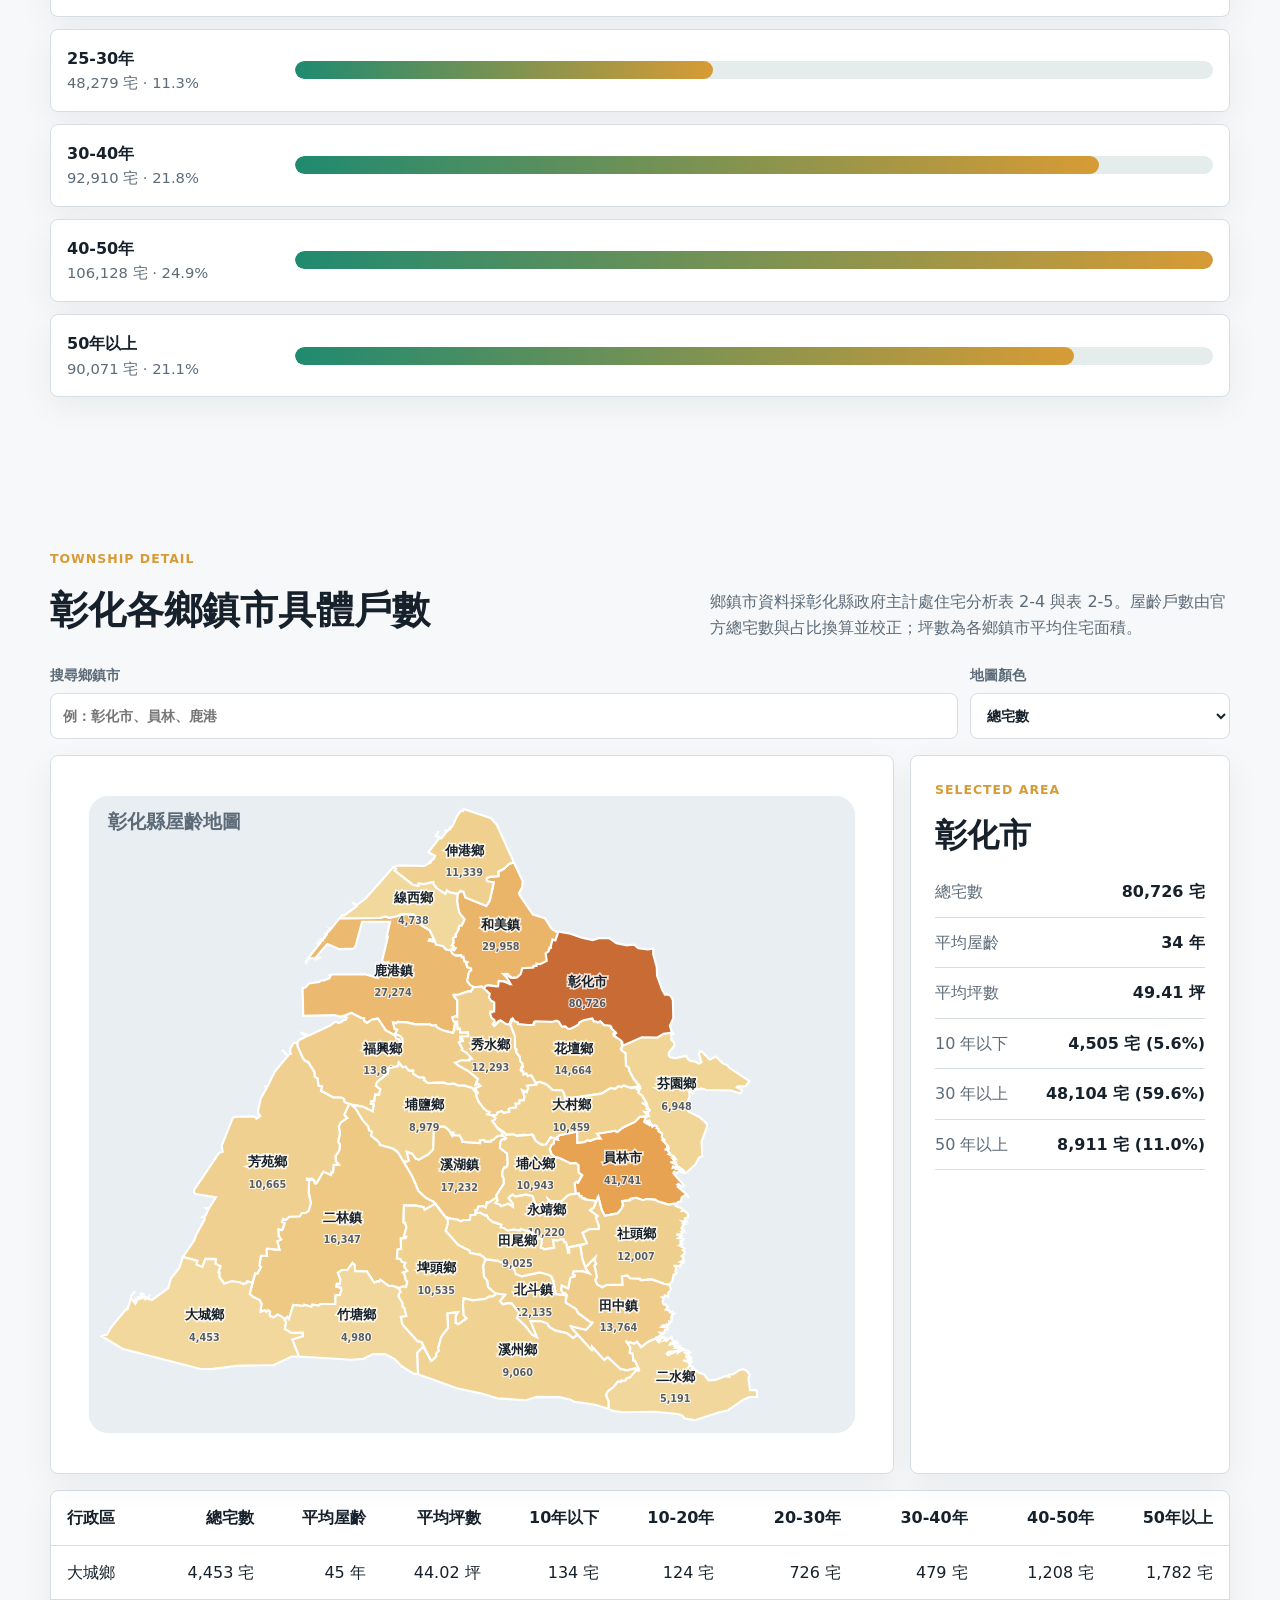
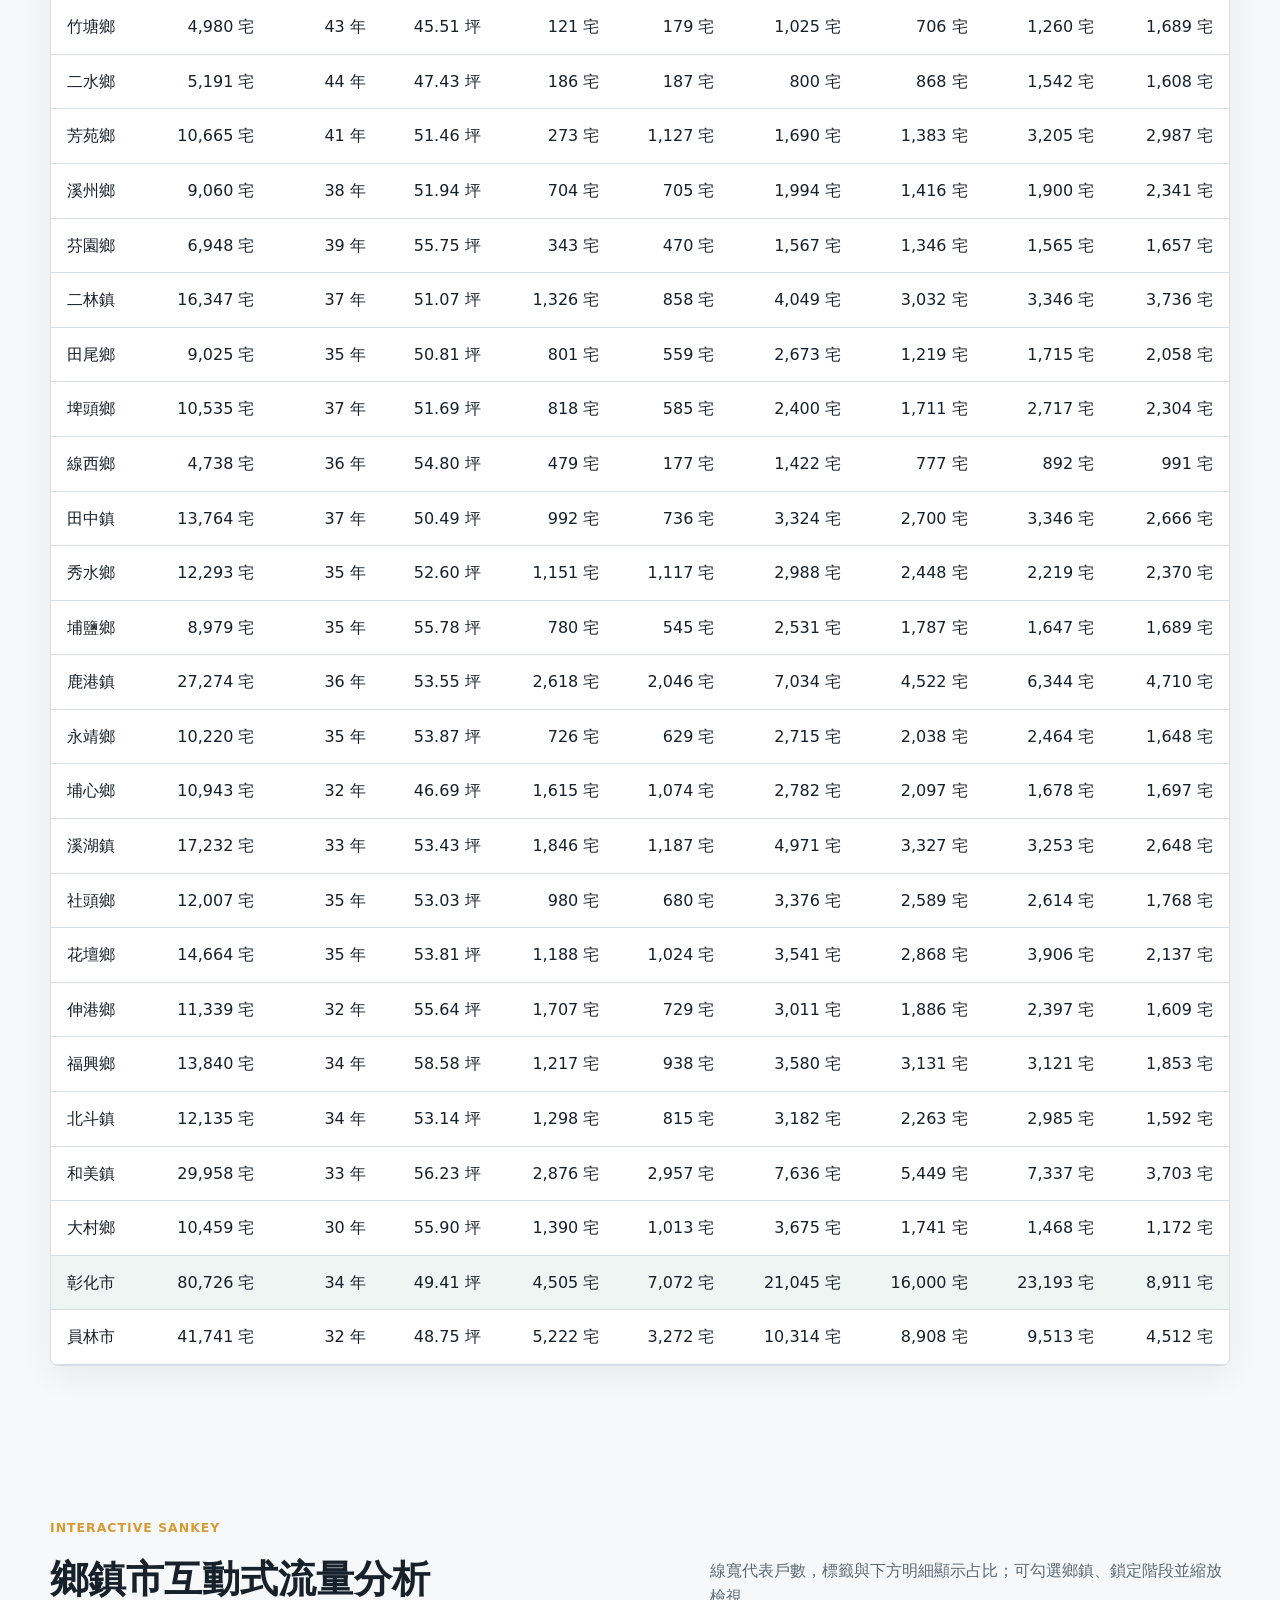
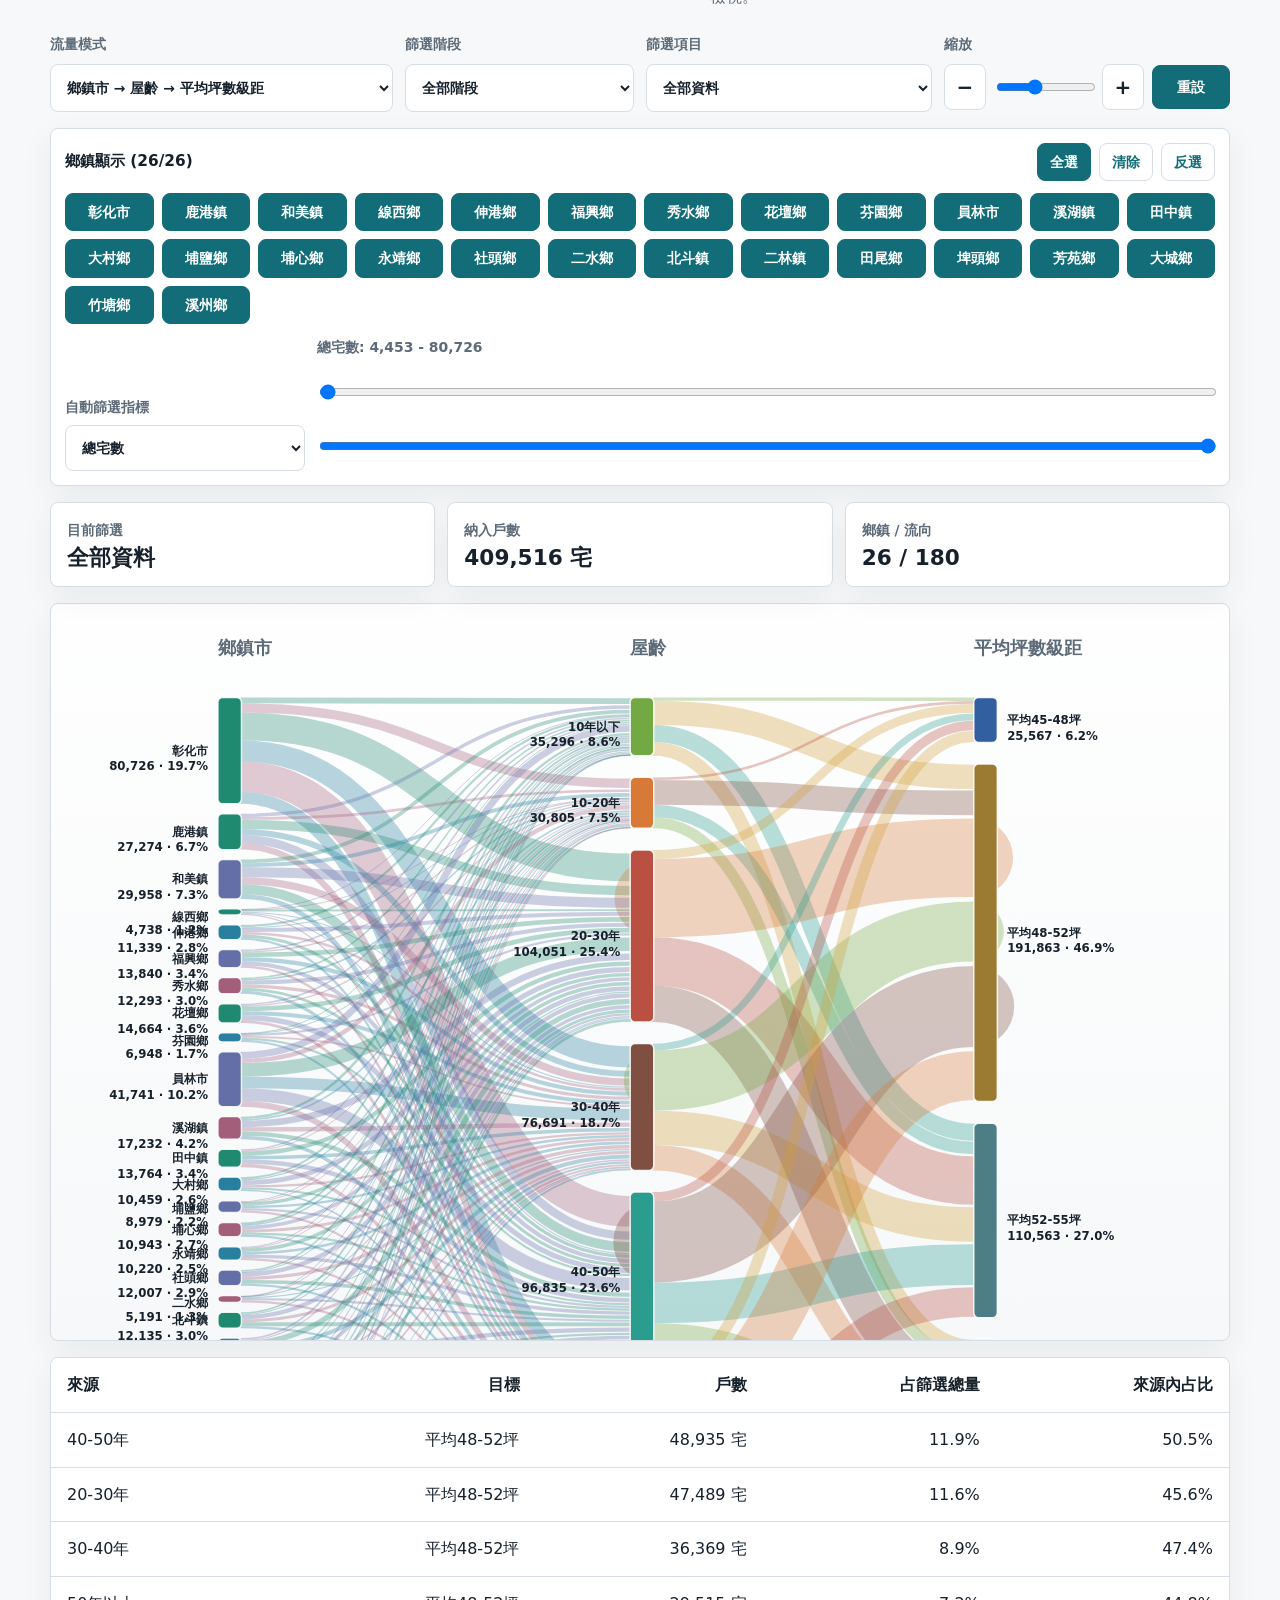
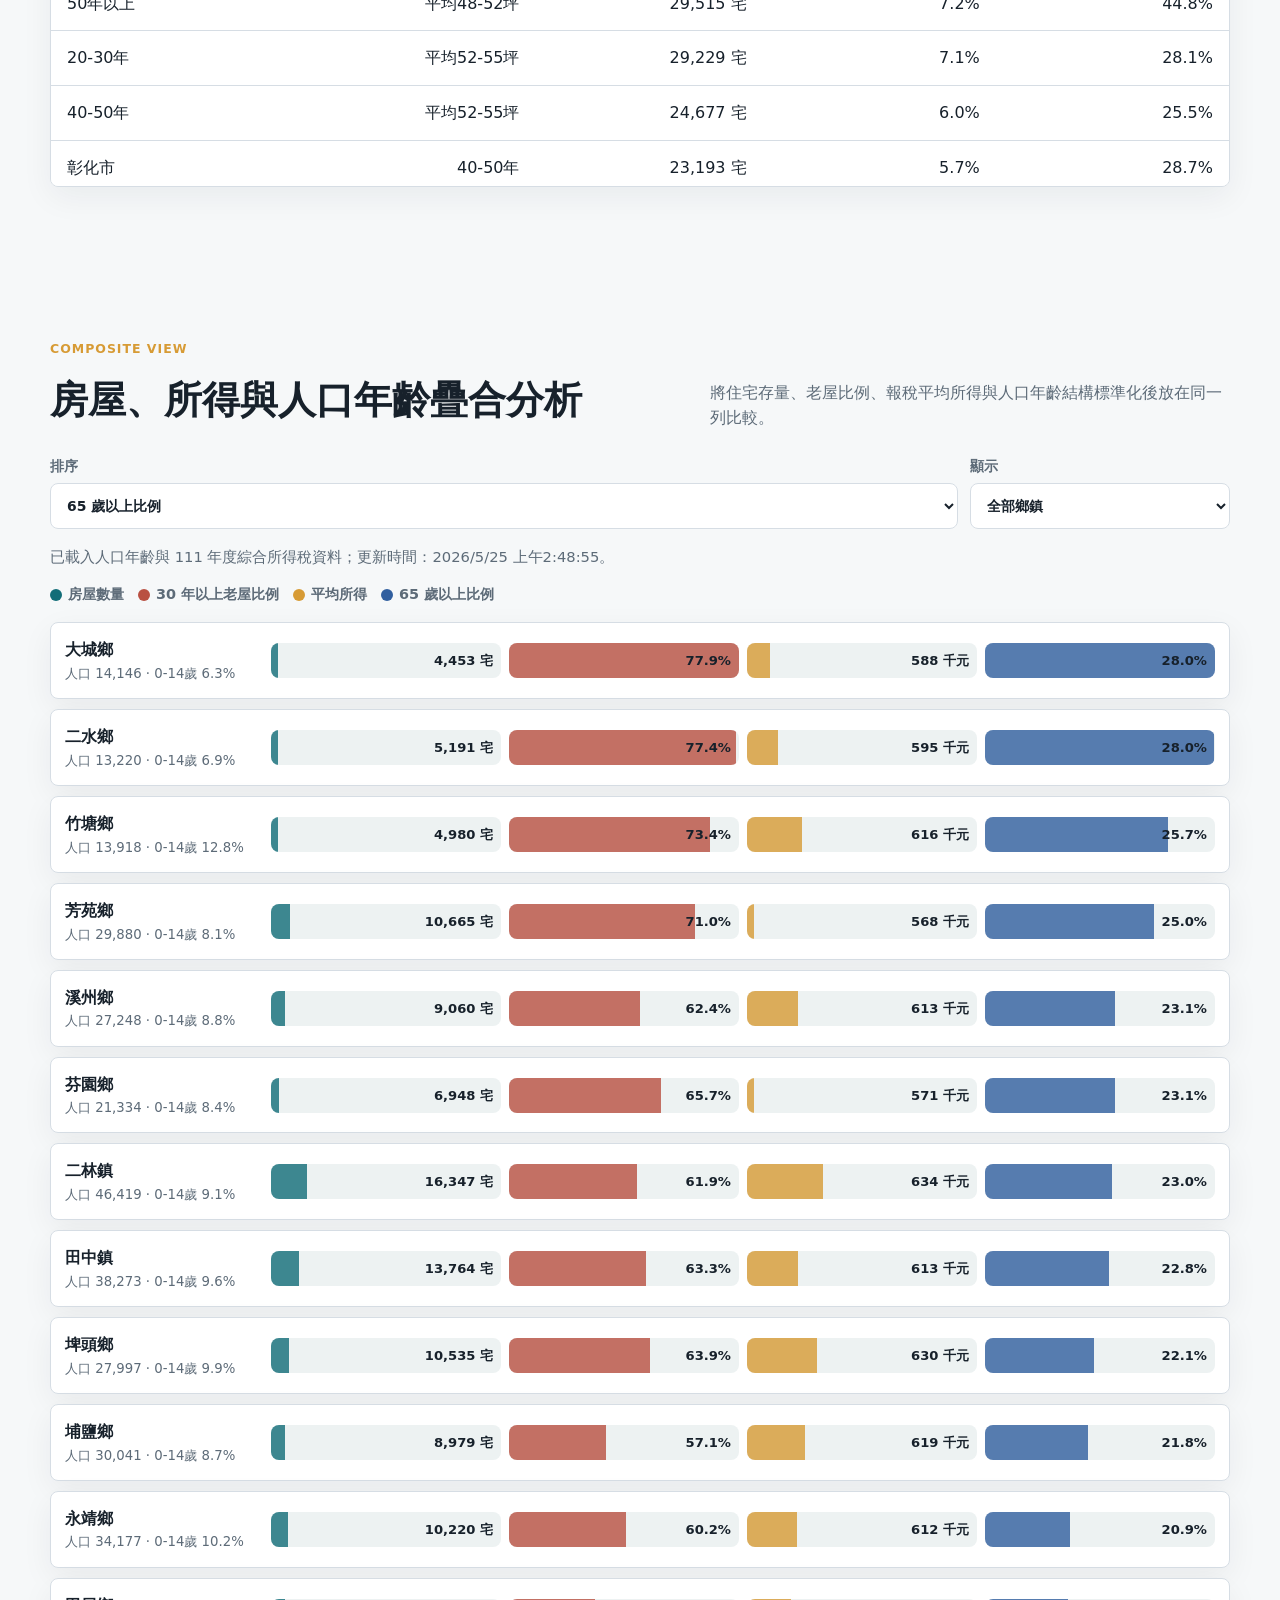
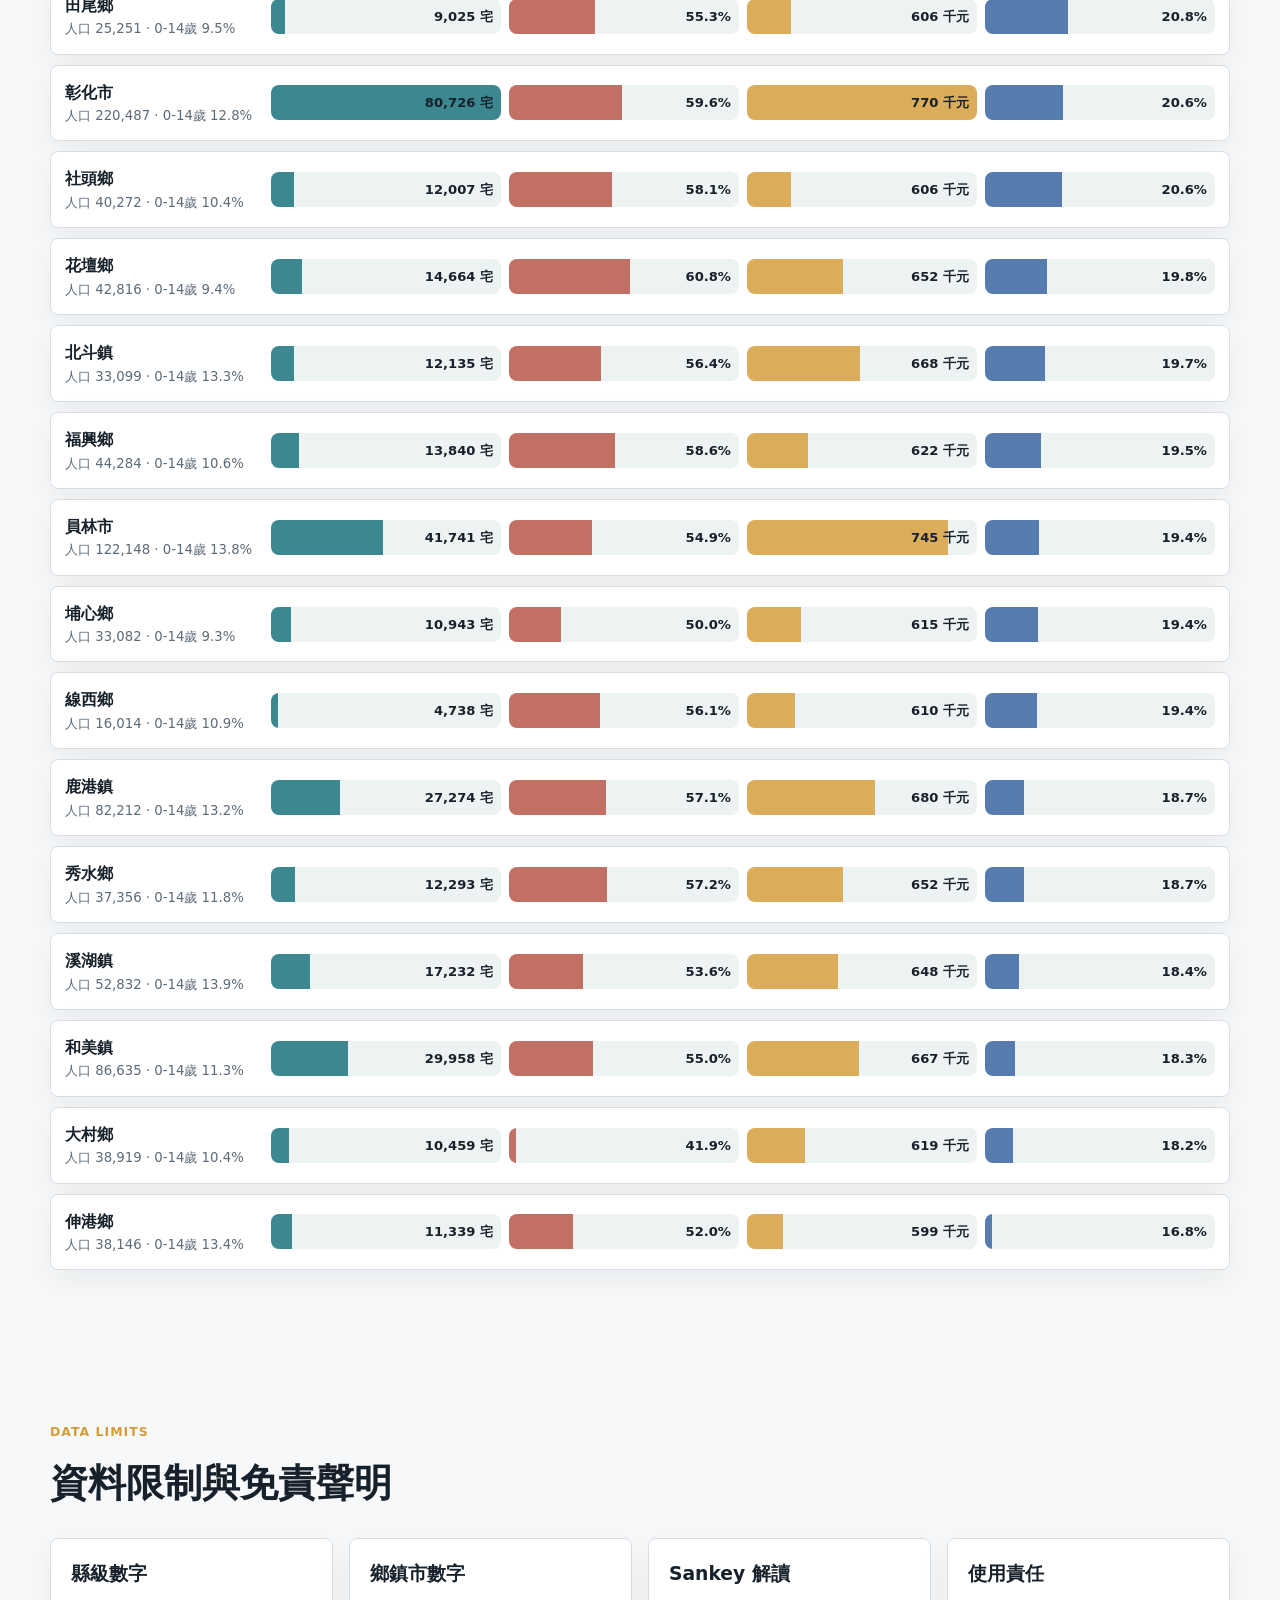
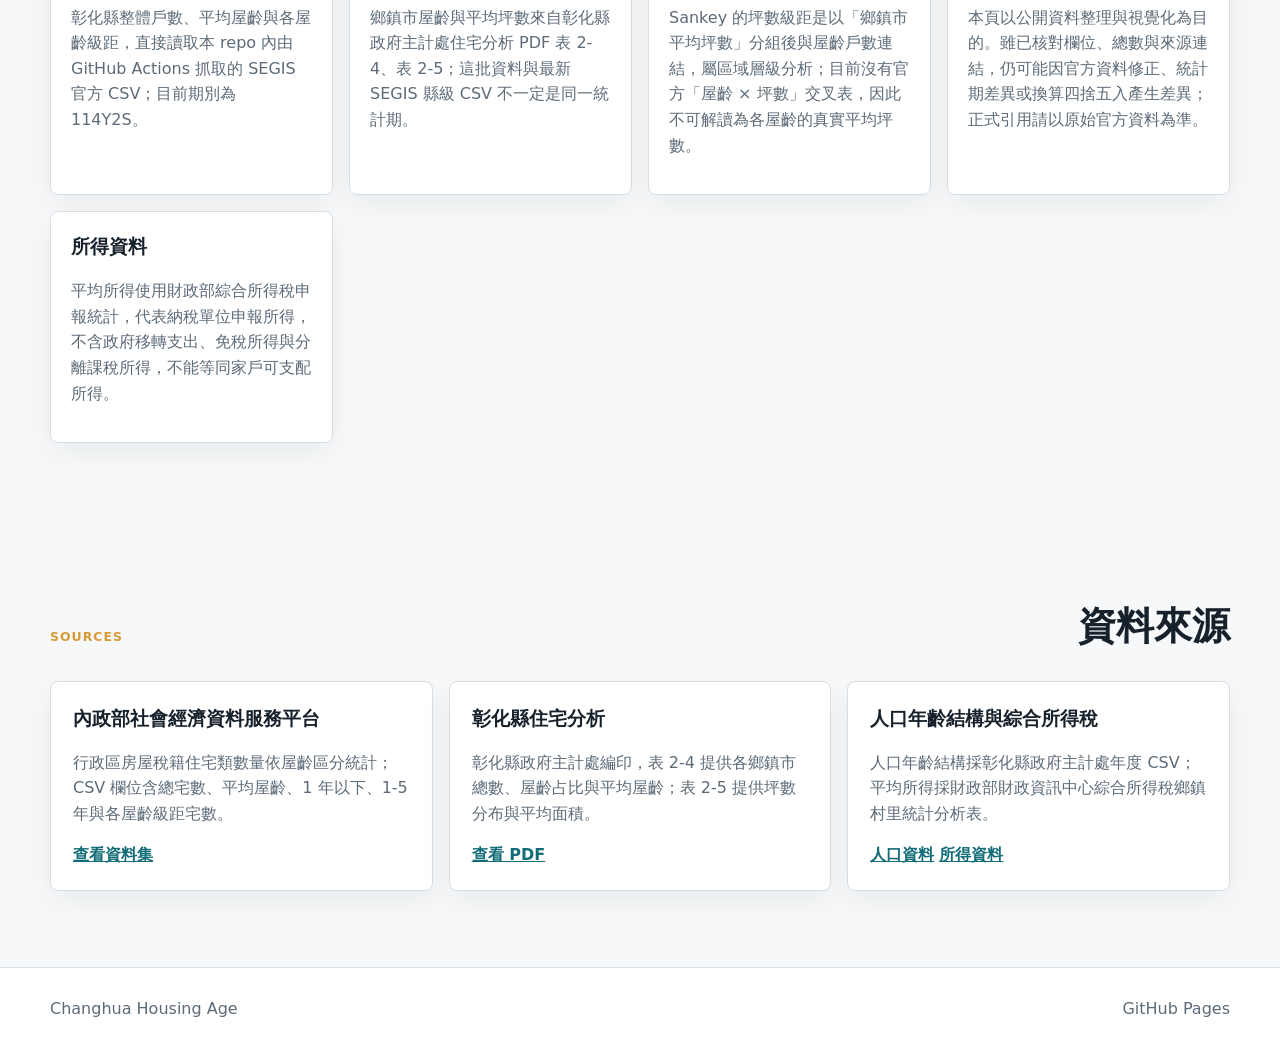
==== commit ab3b3da2: "Expand map metrics and move range filter" ====
--- a/index.html
+++ b/index.html
@@ -93,15 +93,35 @@
           <label class="select-field">
             <span>地圖顏色</span>
             <select id="metricSelect">
-              <option value="over50Share">50 年以上占比</option>
-              <option value="under10Share">10 年以下占比</option>
-              <option value="avgAge">平均屋齡</option>
-              <option value="avgArea">平均坪數</option>
-              <option value="total">總宅數</option>
-              <option value="avgIncomeK">平均所得</option>
-              <option value="population">人口數</option>
-              <option value="seniorShare">65 歲以上比例</option>
-              <option value="youthShare">0-14 歲比例</option>
+              <optgroup label="住宅總量">
+                <option value="total">總宅數</option>
+                <option value="avgArea">平均坪數</option>
+              </optgroup>
+              <optgroup label="新屋">
+                <option value="under5Share">5 年內占比</option>
+                <option value="under5Count">5 年內戶數</option>
+                <option value="under10Share">10 年以下占比</option>
+                <option value="under10">10 年以下戶數</option>
+              </optgroup>
+              <optgroup label="老屋">
+                <option value="old30Share">30 年以上占比</option>
+                <option value="old30Count">30 年以上戶數</option>
+                <option value="old40Share">40 年以上占比</option>
+                <option value="old40Count">40 年以上戶數</option>
+                <option value="over50Share">50 年以上占比</option>
+                <option value="over50">50 年以上戶數</option>
+                <option value="avgAge">平均屋齡</option>
+              </optgroup>
+              <optgroup label="所得與人口">
+                <option value="avgIncomeK">平均所得</option>
+                <option value="taxUnits">納稅單位戶數</option>
+                <option value="population">人口數</option>
+                <option value="seniorShare">65 歲以上比例</option>
+                <option value="seniorCount">65 歲以上人口</option>
+                <option value="youthShare">0-14 歲比例</option>
+                <option value="youthCount">0-14 歲人口</option>
+                <option value="workingAgeShare">15-64 歲比例</option>
+              </optgroup>
             </select>
           </label>
         </div>
@@ -194,20 +214,40 @@
             <button class="button plain" id="townSelectNone" type="button">清除</button>
             <button class="button plain" id="townInvert" type="button">反選</button>
           </div>
+          <div class="town-chip-grid" id="townChips"></div>
           <div class="range-filter">
             <label class="select-field">
               <span>自動篩選指標</span>
               <select id="townRangeMetric">
-                <option value="total">房屋數量</option>
-                <option value="old30">30 年以上老屋數量</option>
-                <option value="over50">50 年以上老屋數量</option>
-                <option value="under10">10 年以下住宅數量</option>
-                <option value="avgAge">平均屋齡</option>
-                <option value="avgArea">平均坪數</option>
-                <option value="avgIncomeK">平均所得</option>
-                <option value="population">人口數</option>
-                <option value="seniorShare">65 歲以上比例</option>
-                <option value="youthShare">0-14 歲比例</option>
+                <optgroup label="住宅總量">
+                  <option value="total">總宅數</option>
+                  <option value="avgArea">平均坪數</option>
+                </optgroup>
+                <optgroup label="新屋">
+                  <option value="under5Share">5 年內占比</option>
+                  <option value="under5Count">5 年內戶數</option>
+                  <option value="under10Share">10 年以下占比</option>
+                  <option value="under10">10 年以下戶數</option>
+                </optgroup>
+                <optgroup label="老屋">
+                  <option value="old30Share">30 年以上占比</option>
+                  <option value="old30Count">30 年以上戶數</option>
+                  <option value="old40Share">40 年以上占比</option>
+                  <option value="old40Count">40 年以上戶數</option>
+                  <option value="over50Share">50 年以上占比</option>
+                  <option value="over50">50 年以上戶數</option>
+                  <option value="avgAge">平均屋齡</option>
+                </optgroup>
+                <optgroup label="所得與人口">
+                  <option value="avgIncomeK">平均所得</option>
+                  <option value="taxUnits">納稅單位戶數</option>
+                  <option value="population">人口數</option>
+                  <option value="seniorShare">65 歲以上比例</option>
+                  <option value="seniorCount">65 歲以上人口</option>
+                  <option value="youthShare">0-14 歲比例</option>
+                  <option value="youthCount">0-14 歲人口</option>
+                  <option value="workingAgeShare">15-64 歲比例</option>
+                </optgroup>
               </select>
             </label>
             <div class="range-field">
@@ -218,7 +258,6 @@
               </div>
             </div>
           </div>
-          <div class="town-chip-grid" id="townChips"></div>
         </div>
 
         <div class="sankey-summary" id="sankeySummary"></div>
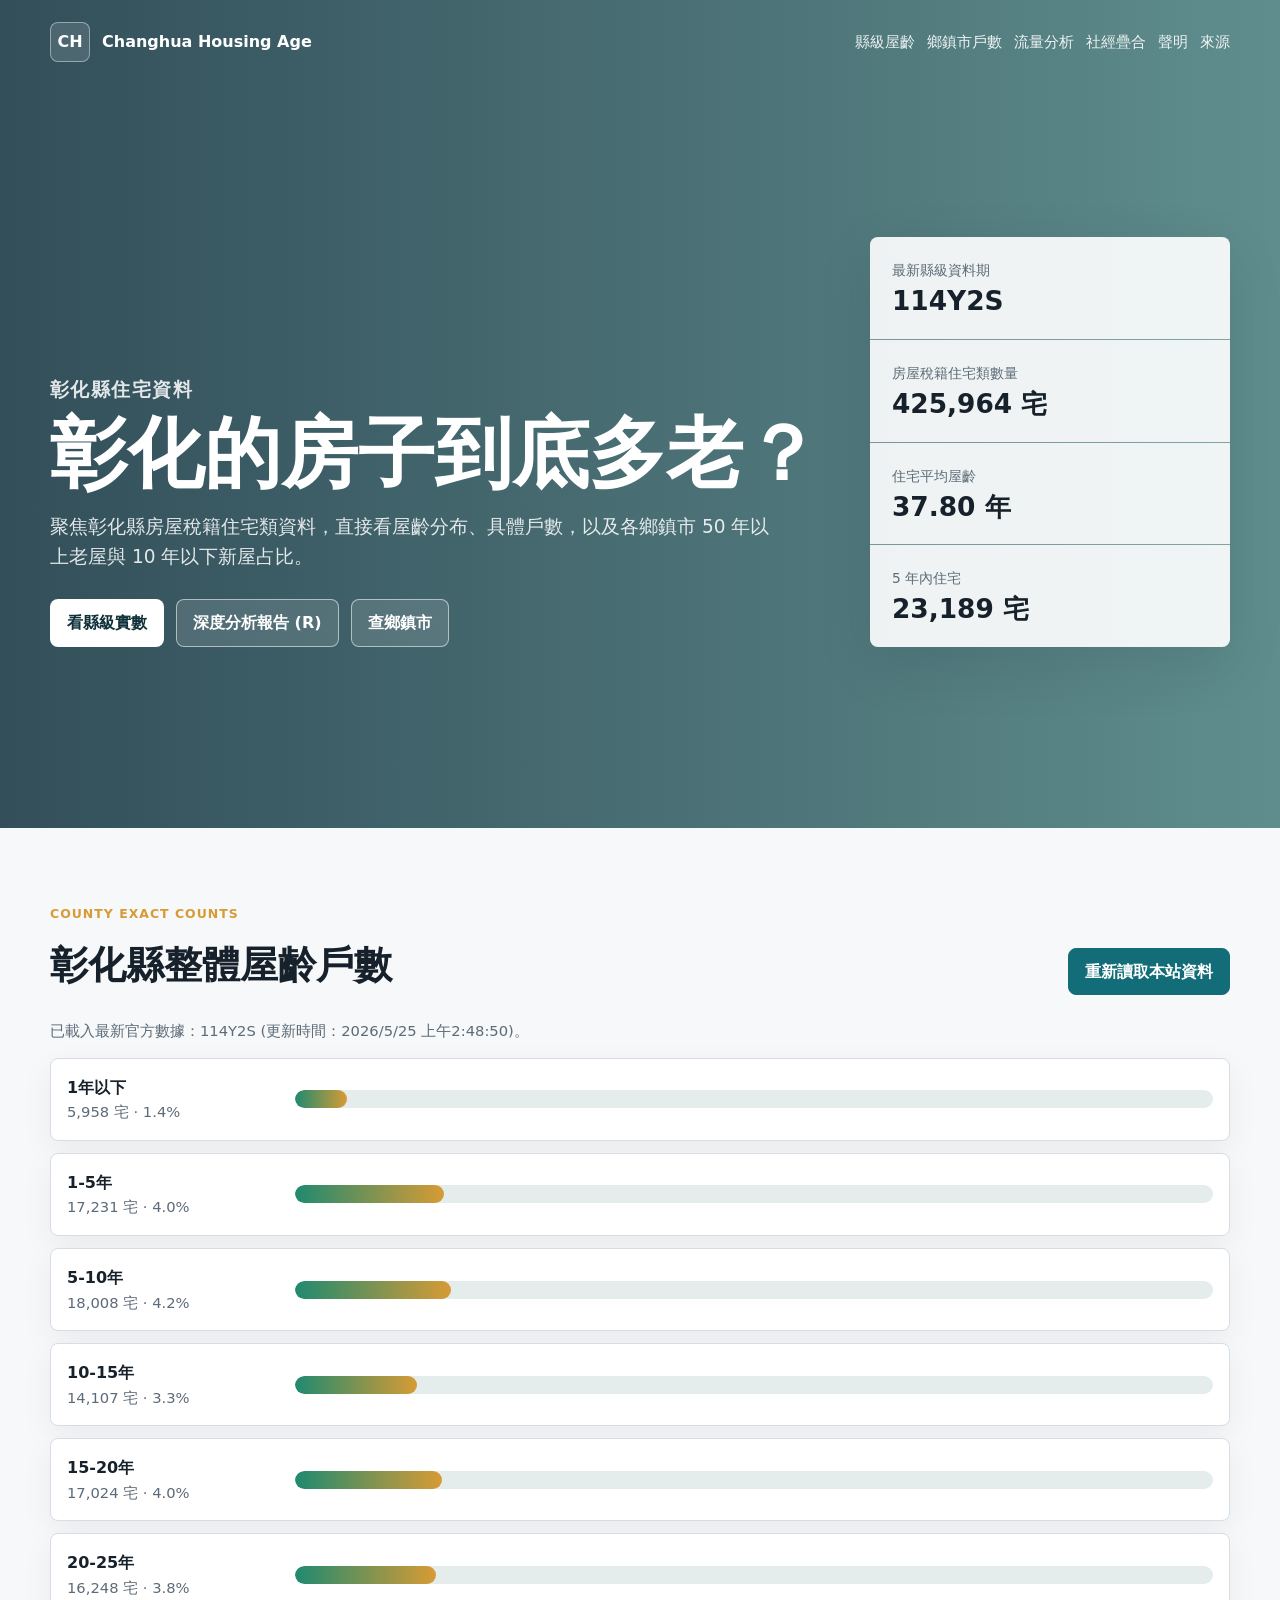
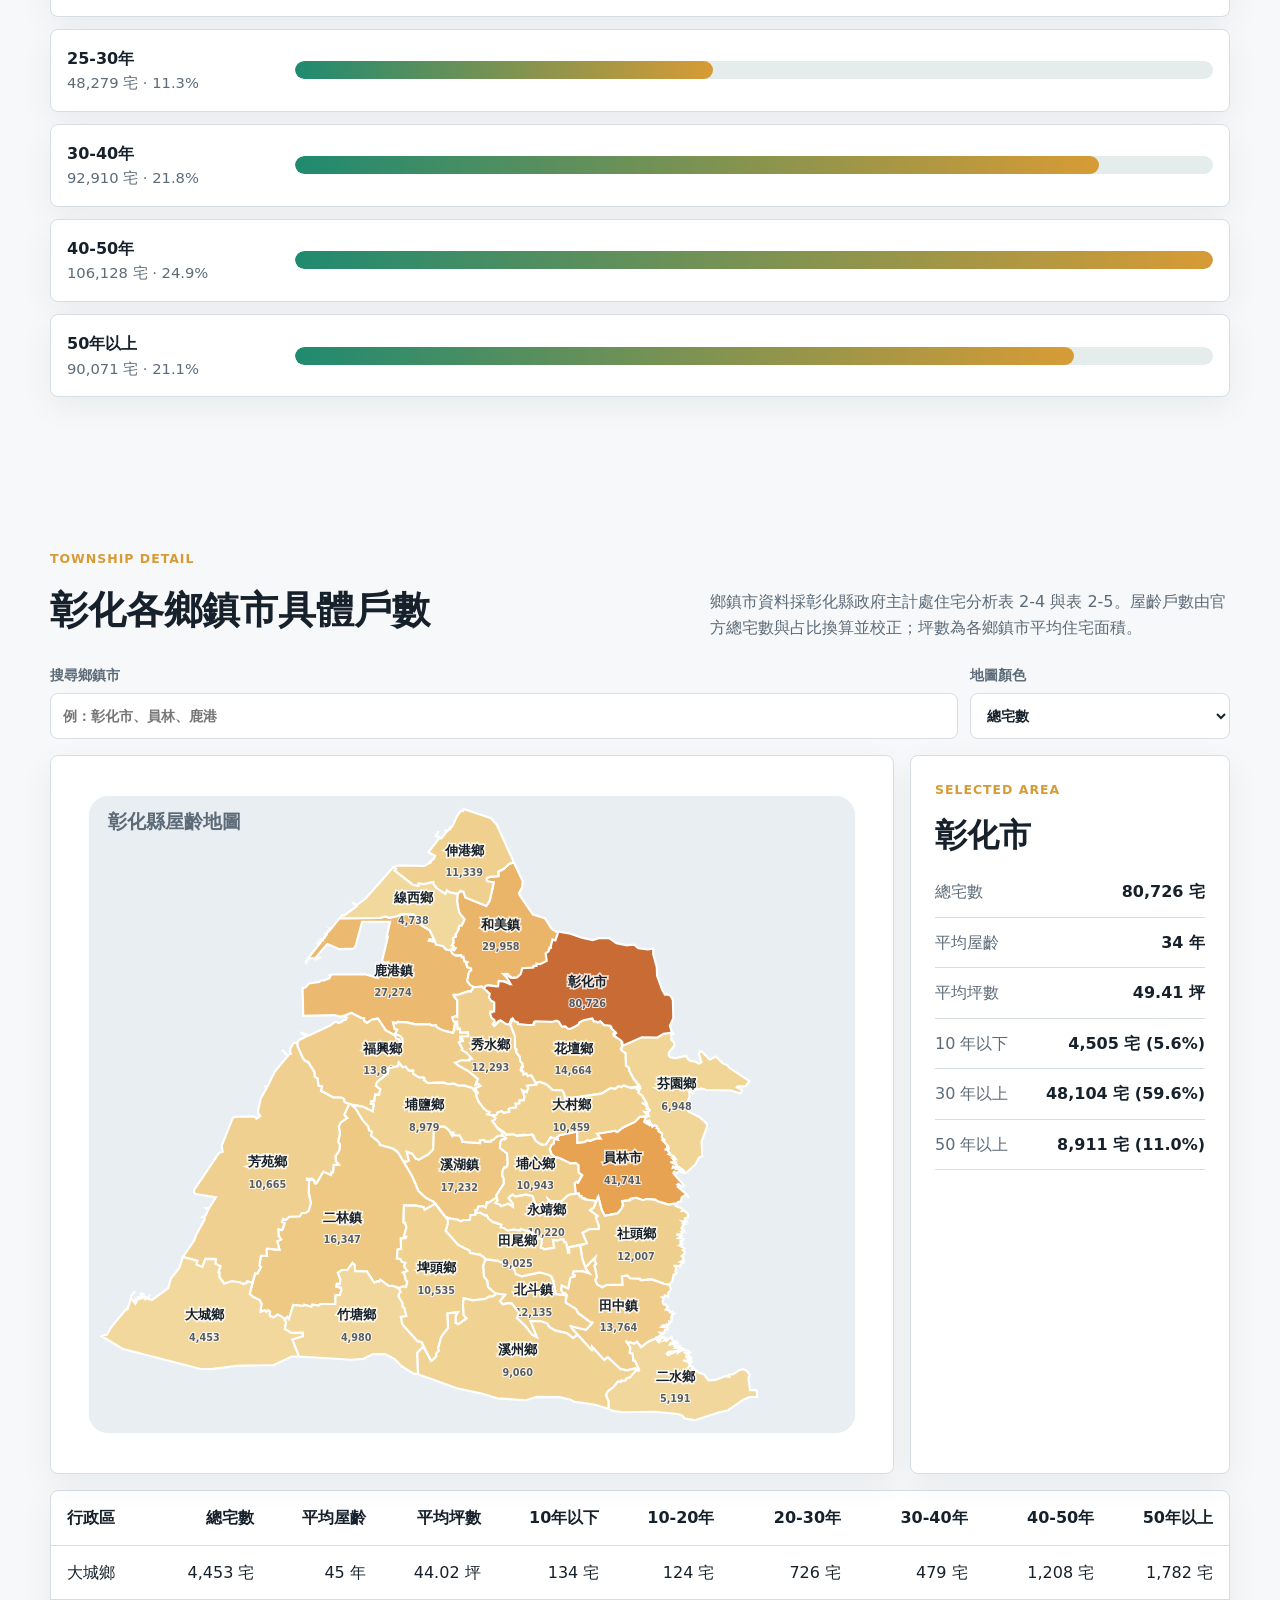
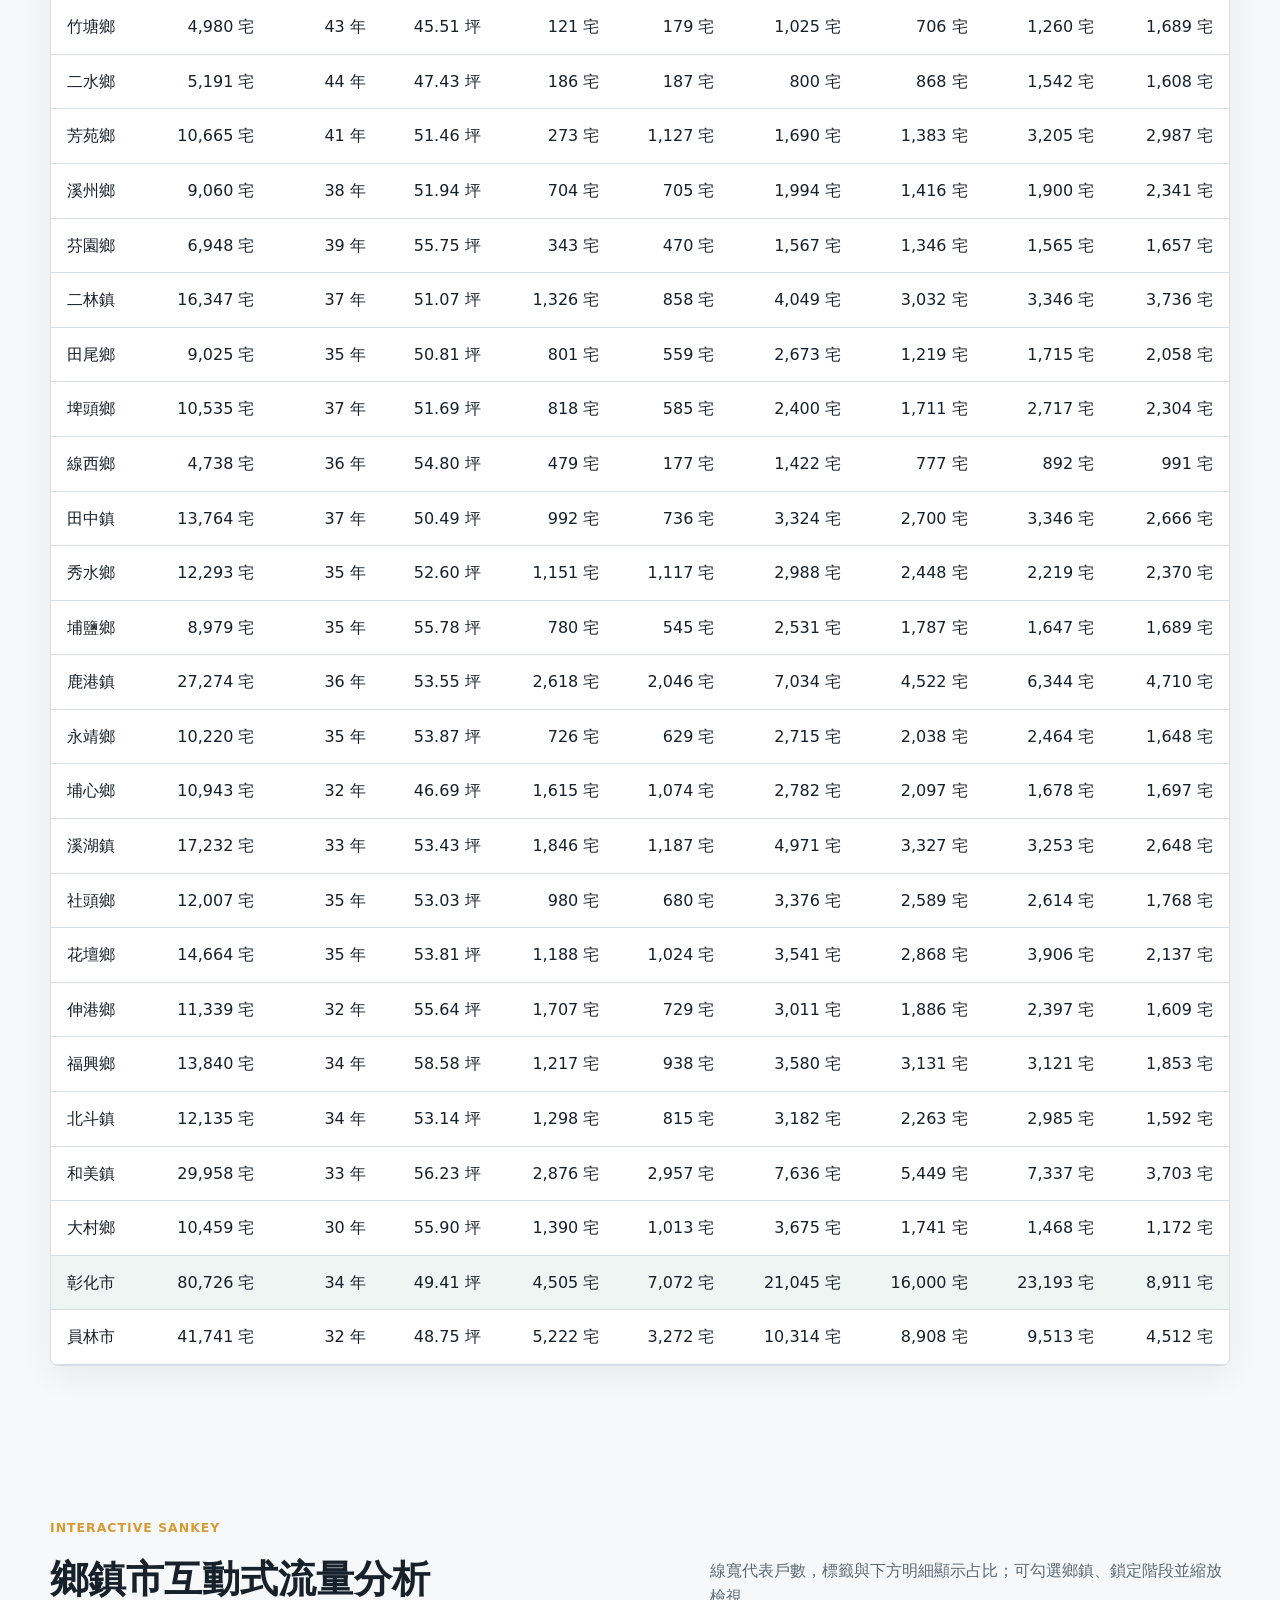
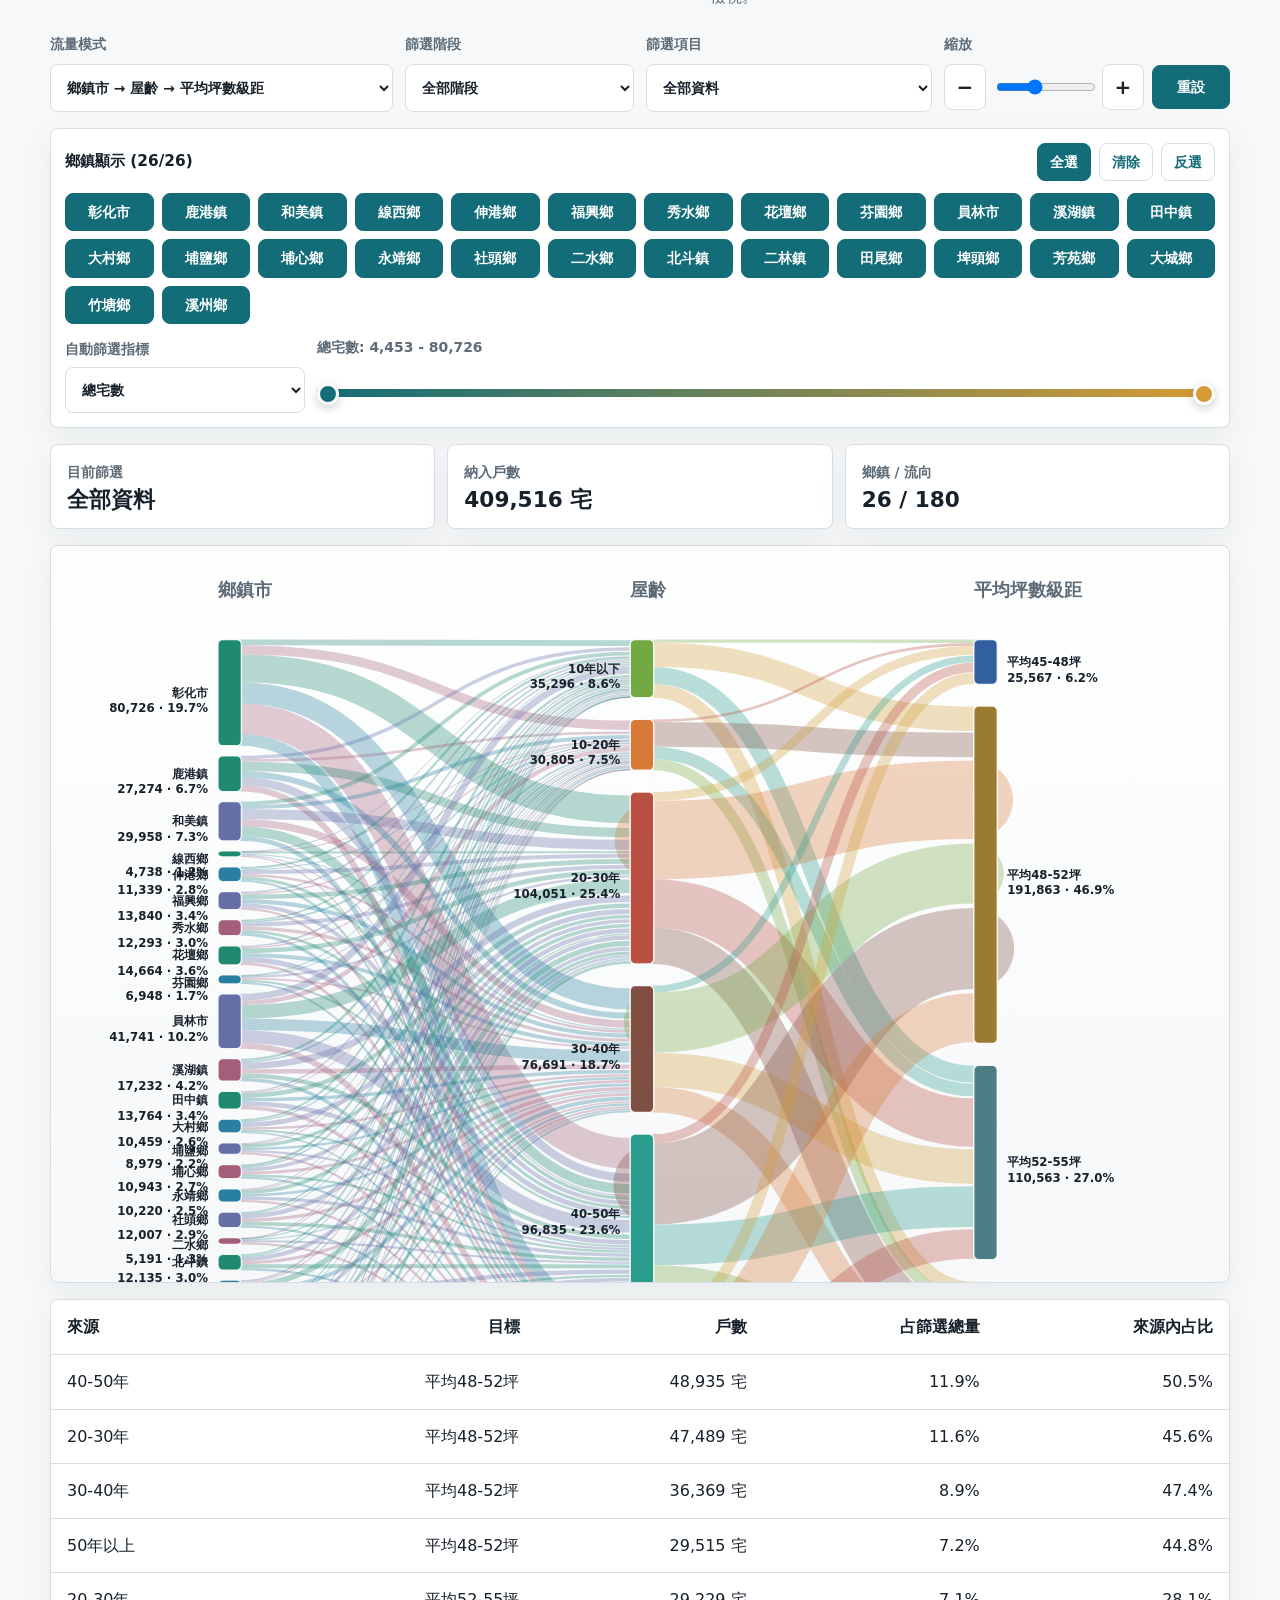
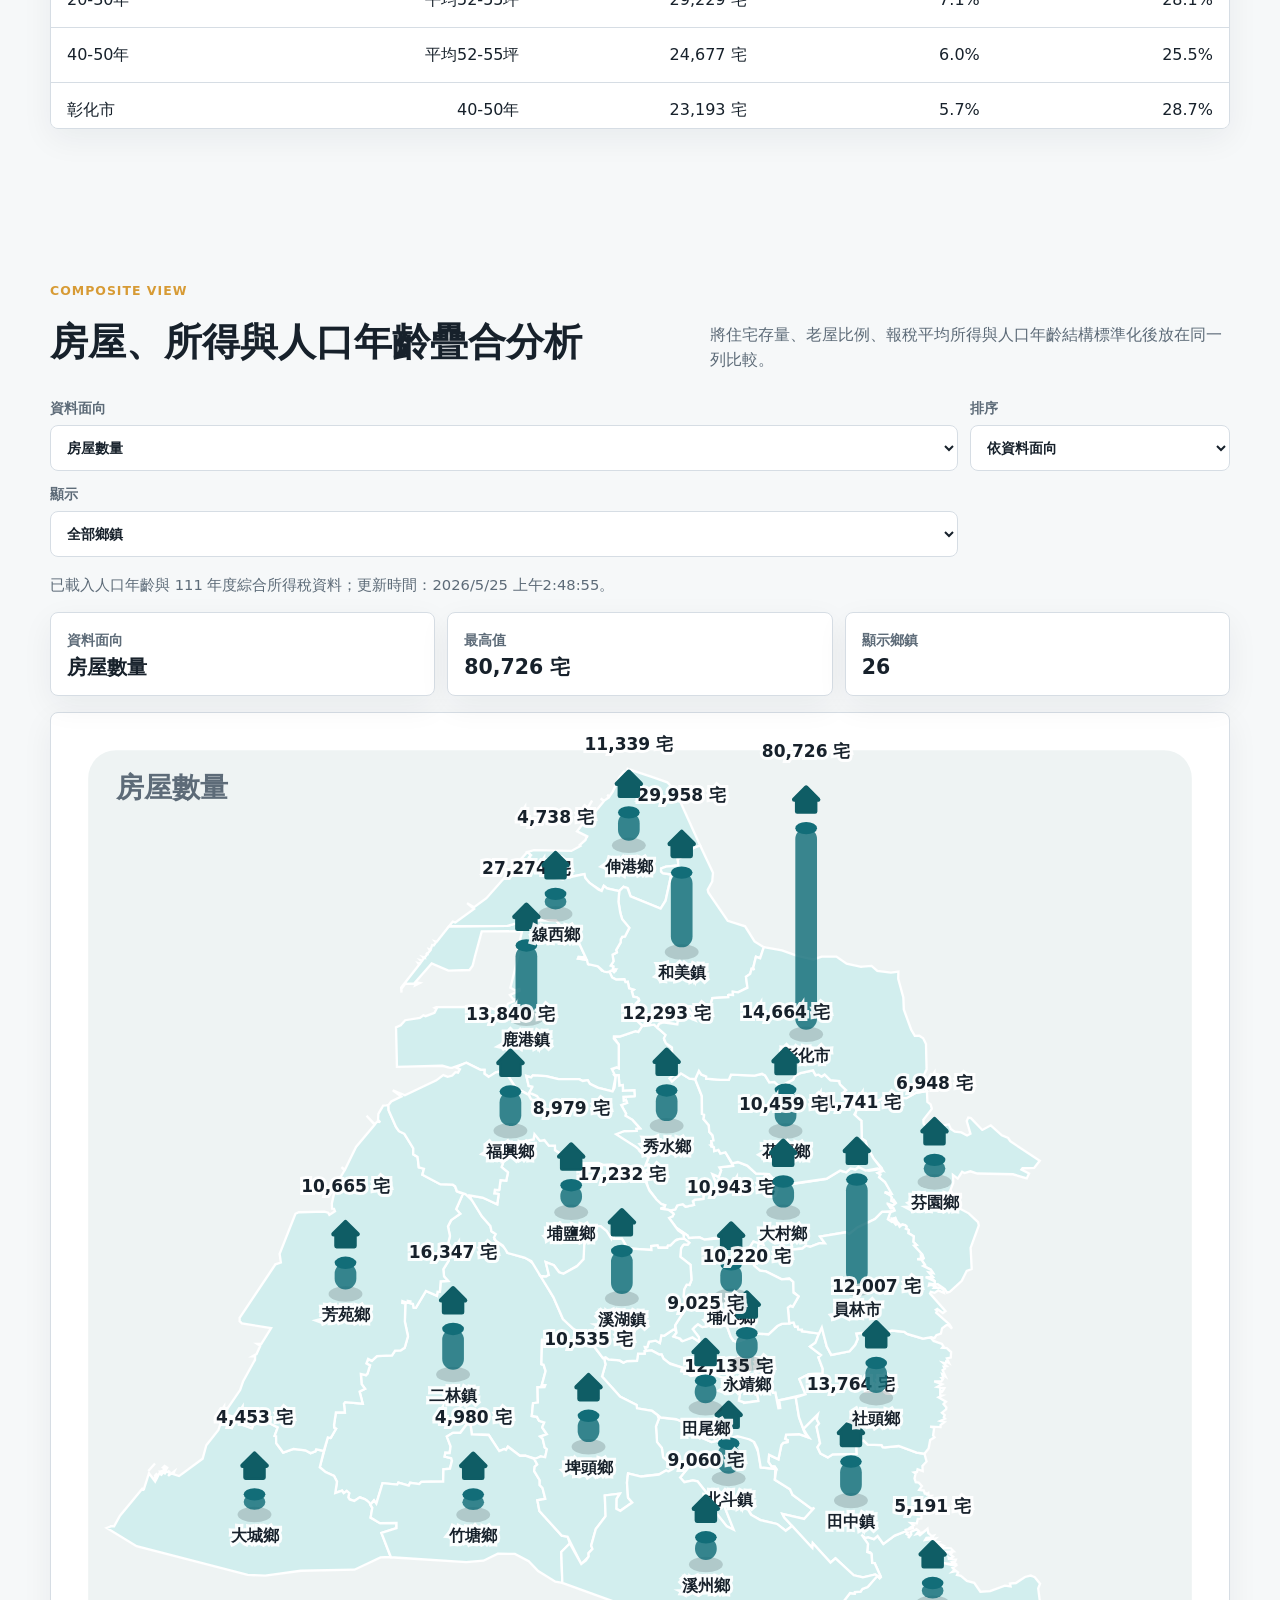
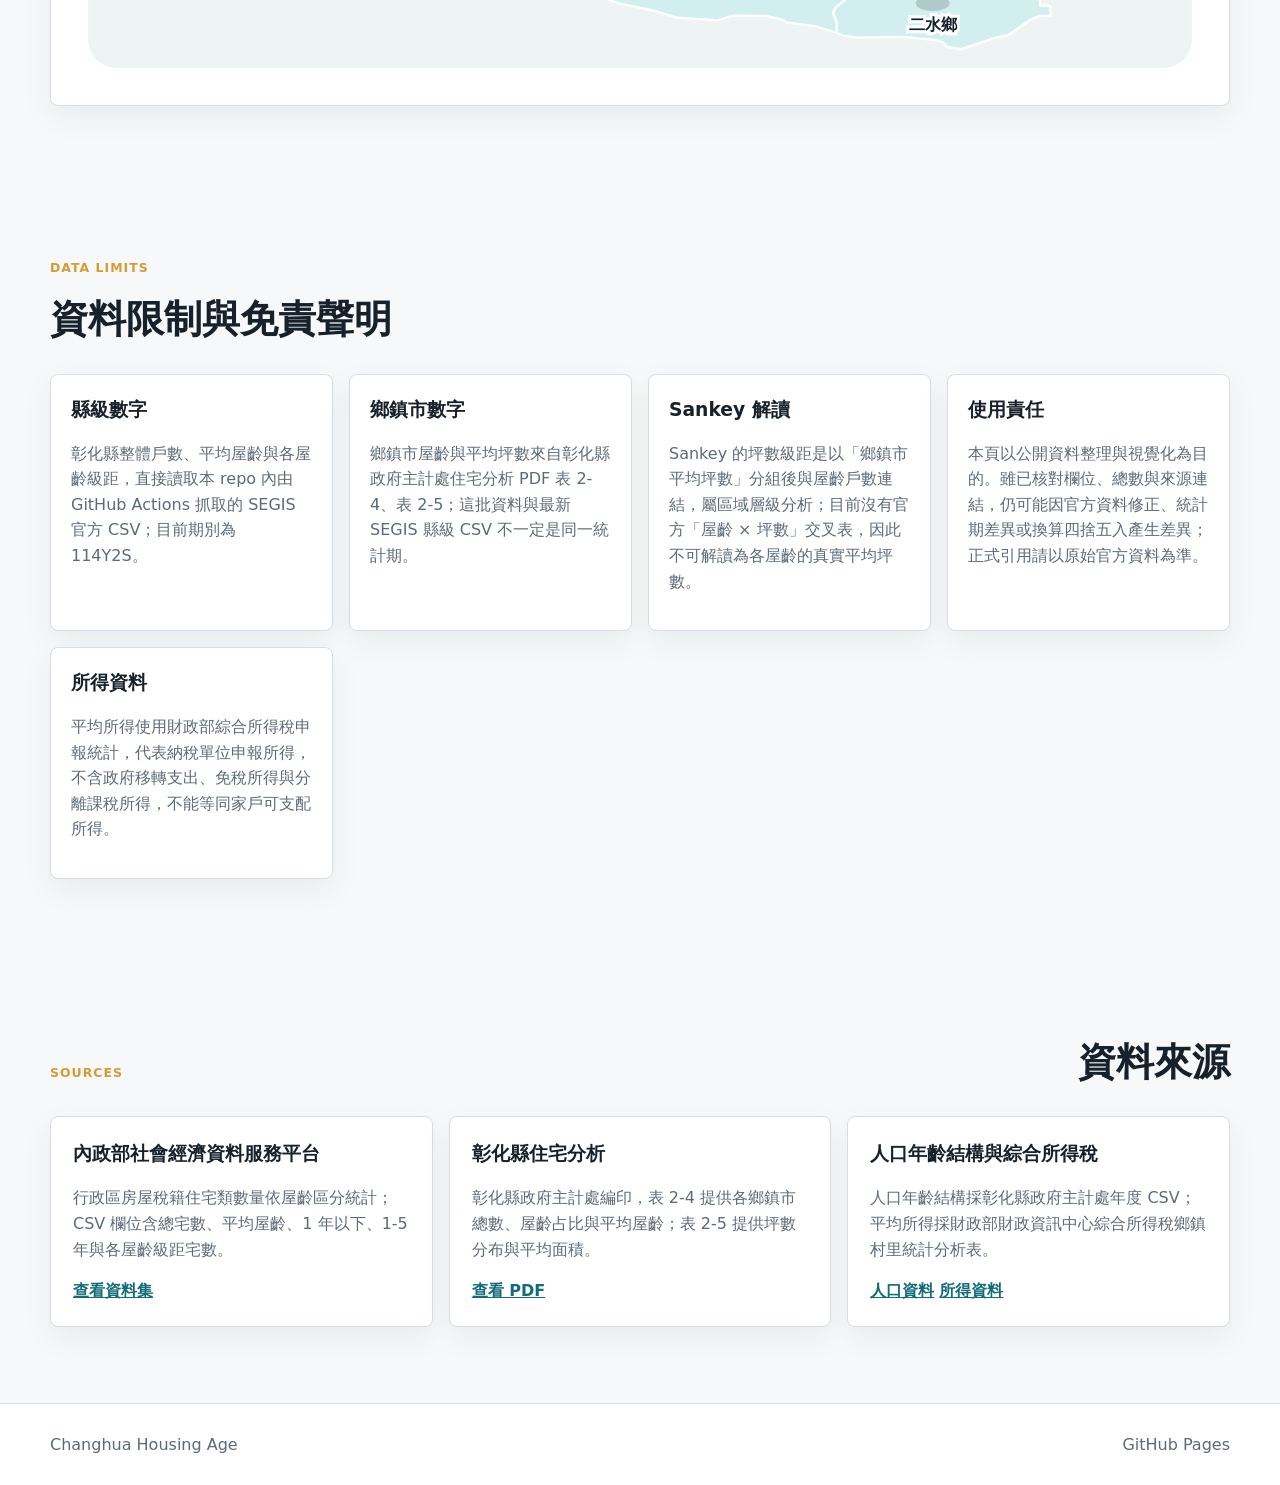
==== commit cedf0680: "Use map-based overlay symbols and unified range slider" ====
--- a/index.html
+++ b/index.html
@@ -253,6 +253,9 @@
             <div class="range-field">
               <span id="townRangeLabel">全部範圍</span>
               <div class="dual-range">
+                <div class="dual-range-track">
+                  <span id="townRangeFill"></span>
+                </div>
                 <input id="townRangeMin" type="range" min="0" max="100" value="0" />
                 <input id="townRangeMax" type="range" min="0" max="100" value="100" />
               </div>
@@ -296,12 +299,39 @@
 
         <div class="toolbar" aria-label="社經疊合控制列">
           <label class="select-field">
+            <span>資料面向</span>
+            <select id="overlayMetric">
+              <optgroup label="住宅">
+                <option value="total">房屋數量</option>
+                <option value="under5Count">5 年內戶數</option>
+                <option value="old30Count">30 年以上老屋戶數</option>
+                <option value="old30Share">30 年以上老屋比例</option>
+                <option value="over50">50 年以上老屋戶數</option>
+                <option value="avgAge">平均屋齡</option>
+                <option value="avgArea">平均坪數</option>
+              </optgroup>
+              <optgroup label="所得">
+                <option value="avgIncomeK">平均所得</option>
+                <option value="taxUnits">納稅單位戶數</option>
+              </optgroup>
+              <optgroup label="人口">
+                <option value="population">人口數</option>
+                <option value="seniorCount">65 歲以上人口</option>
+                <option value="seniorShare">65 歲以上比例</option>
+                <option value="youthCount">0-14 歲人口</option>
+                <option value="youthShare">0-14 歲比例</option>
+                <option value="workingAgeShare">15-64 歲比例</option>
+              </optgroup>
+            </select>
+          </label>
+          <label class="select-field">
             <span>排序</span>
             <select id="overlaySort">
+              <option value="selected">依資料面向</option>
+              <option value="avgIncomeK">平均所得</option>
+              <option value="population">人口數</option>
               <option value="seniorShare">65 歲以上比例</option>
               <option value="old30Share">30 年以上老屋比例</option>
-              <option value="avgIncomeK">平均所得</option>
-              <option value="population">人口數</option>
               <option value="total">房屋數量</option>
             </select>
           </label>
@@ -315,13 +345,13 @@
           </label>
         </div>
         <p class="note" id="socialStatus">正在載入所得與人口資料...</p>
-        <div class="overlay-legend">
-          <span><i class="legend-homes"></i>房屋數量</span>
-          <span><i class="legend-old"></i>30 年以上老屋比例</span>
-          <span><i class="legend-income"></i>平均所得</span>
-          <span><i class="legend-senior"></i>65 歲以上比例</span>
-        </div>
-        <div class="overlay-list" id="overlayList"></div>
+        <div class="overlay-summary" id="overlaySummary"></div>
+        <div class="overlay-svg-wrap">
+          <svg id="overlaySvg" role="img" aria-labelledby="overlayTitle overlayDesc" viewBox="0 0 760 640">
+            <title id="overlayTitle">彰化鄉鎮社經疊合 SVG 圖</title>
+            <desc id="overlayDesc">依選取資料面向在各鄉鎮位置疊加符號柱。</desc>
+          </svg>
+        </div>
       </section>
 
       <section class="section disclaimer" id="disclaimer">
--- a/styles.css
+++ b/styles.css
@@ -367,8 +367,78 @@
 }
 
 .dual-range {
-  display: grid;
-  gap: 4px;
+  position: relative;
+  height: 46px;
+  padding-top: 14px;
+}
+
+.dual-range-track {
+  position: absolute;
+  left: 0;
+  right: 0;
+  top: 22px;
+  height: 8px;
+  border-radius: 999px;
+  background: #dce5e5;
+}
+
+.dual-range-track span {
+  position: absolute;
+  top: 0;
+  bottom: 0;
+  border-radius: inherit;
+  background: linear-gradient(90deg, var(--teal), var(--gold));
+}
+
+.dual-range input[type="range"] {
+  position: absolute;
+  left: 0;
+  top: 4px;
+  width: 100%;
+  height: 38px;
+  margin: 0;
+  border: 0;
+  background: transparent;
+  pointer-events: none;
+  appearance: none;
+}
+
+.dual-range input[type="range"]::-webkit-slider-runnable-track {
+  height: 8px;
+  background: transparent;
+}
+
+.dual-range input[type="range"]::-webkit-slider-thumb {
+  width: 22px;
+  height: 22px;
+  margin-top: -7px;
+  border: 3px solid #fff;
+  border-radius: 999px;
+  background: var(--teal);
+  box-shadow: 0 3px 10px rgba(23, 33, 43, 0.22);
+  cursor: pointer;
+  pointer-events: auto;
+  appearance: none;
+}
+
+.dual-range input[type="range"]:last-child::-webkit-slider-thumb {
+  background: var(--gold);
+}
+
+.dual-range input[type="range"]::-moz-range-track {
+  height: 8px;
+  background: transparent;
+}
+
+.dual-range input[type="range"]::-moz-range-thumb {
+  width: 18px;
+  height: 18px;
+  border: 3px solid #fff;
+  border-radius: 999px;
+  background: var(--teal);
+  box-shadow: 0 3px 10px rgba(23, 33, 43, 0.22);
+  cursor: pointer;
+  pointer-events: auto;
 }
 
 .town-chip {
@@ -761,104 +831,96 @@
   max-height: 430px;
 }
 
-.overlay-legend {
-  display: flex;
-  flex-wrap: wrap;
-  gap: 14px;
-  margin: 0 0 16px;
-  color: var(--muted);
-  font-size: 0.9rem;
-  font-weight: 800;
-}
-
-.overlay-legend span {
-  display: inline-flex;
-  align-items: center;
-  gap: 6px;
-}
-
-.overlay-legend i {
-  width: 12px;
-  height: 12px;
-  border-radius: 999px;
-}
-
-.legend-homes,
-.overlay-bar.homes span {
-  background: var(--teal);
-}
-
-.legend-old,
-.overlay-bar.old span {
-  background: var(--red);
-}
-
-.legend-income,
-.overlay-bar.income span {
-  background: var(--gold);
-}
-
-.legend-senior,
-.overlay-bar.senior span {
-  background: var(--blue);
-}
-
-.overlay-list {
-  display: grid;
-  gap: 10px;
-}
-
-.overlay-row {
-  display: grid;
-  grid-template-columns: 190px minmax(0, 1fr);
-  gap: 16px;
-  align-items: center;
-  border: 1px solid var(--line);
-  border-radius: 8px;
-  padding: 14px;
+.overlay-summary {
+  display: grid;
+  grid-template-columns: repeat(3, minmax(0, 1fr));
+  gap: 12px;
+  margin-bottom: 16px;
+}
+
+.overlay-summary article {
+  border: 1px solid var(--line);
+  border-radius: 8px;
+  padding: 16px;
   background: var(--panel);
   box-shadow: 0 10px 32px rgba(23, 33, 43, 0.06);
 }
 
-.overlay-name strong,
-.overlay-name span {
-  display: block;
-}
-
-.overlay-name span {
-  color: var(--muted);
-  font-size: 0.83rem;
-}
-
-.overlay-bars {
-  display: grid;
-  grid-template-columns: repeat(4, minmax(0, 1fr));
-  gap: 8px;
-}
-
-.overlay-bar {
-  position: relative;
-  overflow: hidden;
-  min-height: 34px;
-  border-radius: 8px;
-  background: #edf2f2;
-}
-
-.overlay-bar span {
-  position: absolute;
-  inset: 0 auto 0 0;
-  min-width: 3px;
-  opacity: 0.8;
-}
-
-.overlay-bar b {
-  position: relative;
-  z-index: 1;
-  display: block;
-  padding: 7px 8px;
-  color: var(--ink);
-  font-size: 0.82rem;
-  text-align: right;
+.overlay-summary span {
+  display: block;
+  color: var(--muted);
+  font-size: 0.86rem;
+  font-weight: 800;
+}
+
+.overlay-summary strong {
+  display: block;
+  margin-top: 4px;
+  font-size: 1.28rem;
+  line-height: 1.2;
+}
+
+.overlay-svg-wrap {
+  overflow: auto;
+  border: 1px solid var(--line);
+  border-radius: 8px;
+  background: var(--panel);
+  box-shadow: 0 10px 32px rgba(23, 33, 43, 0.06);
+}
+
+#overlaySvg {
+  display: block;
+  width: 100%;
+  min-width: 720px;
+}
+
+.overlay-town-shape {
+  fill: #dfe8e8;
+  stroke: #fff;
+  stroke-width: 1.5;
+}
+
+.overlay-town-shape.active {
+  fill: #d2eeee;
+}
+
+.overlay-chart-title {
+  fill: var(--muted);
+  font-size: 18px;
+  font-weight: 900;
+}
+
+.overlay-symbol {
+  cursor: default;
+}
+
+.overlay-icon {
+  paint-order: stroke;
+  stroke-linejoin: round;
+}
+
+.overlay-icon-text {
+  fill: #fff;
+  stroke: none;
+  font-size: 18px;
+  font-weight: 900;
+}
+
+.overlay-value,
+.overlay-town {
+  paint-order: stroke;
+  stroke: rgba(255, 255, 255, 0.9);
+  stroke-width: 4px;
+  fill: var(--ink);
+  font-weight: 900;
+}
+
+.overlay-value {
+  font-size: 11px;
+}
+
+.overlay-town {
+  font-size: 10px;
 }
 
 table {
@@ -933,9 +995,9 @@
   .toolbar,
   .sankey-tools,
   .sankey-summary,
+  .overlay-summary,
   .range-filter,
-  .overlay-row,
-  .overlay-bars {
+  .overlay-row {
     grid-template-columns: 1fr;
   }
 
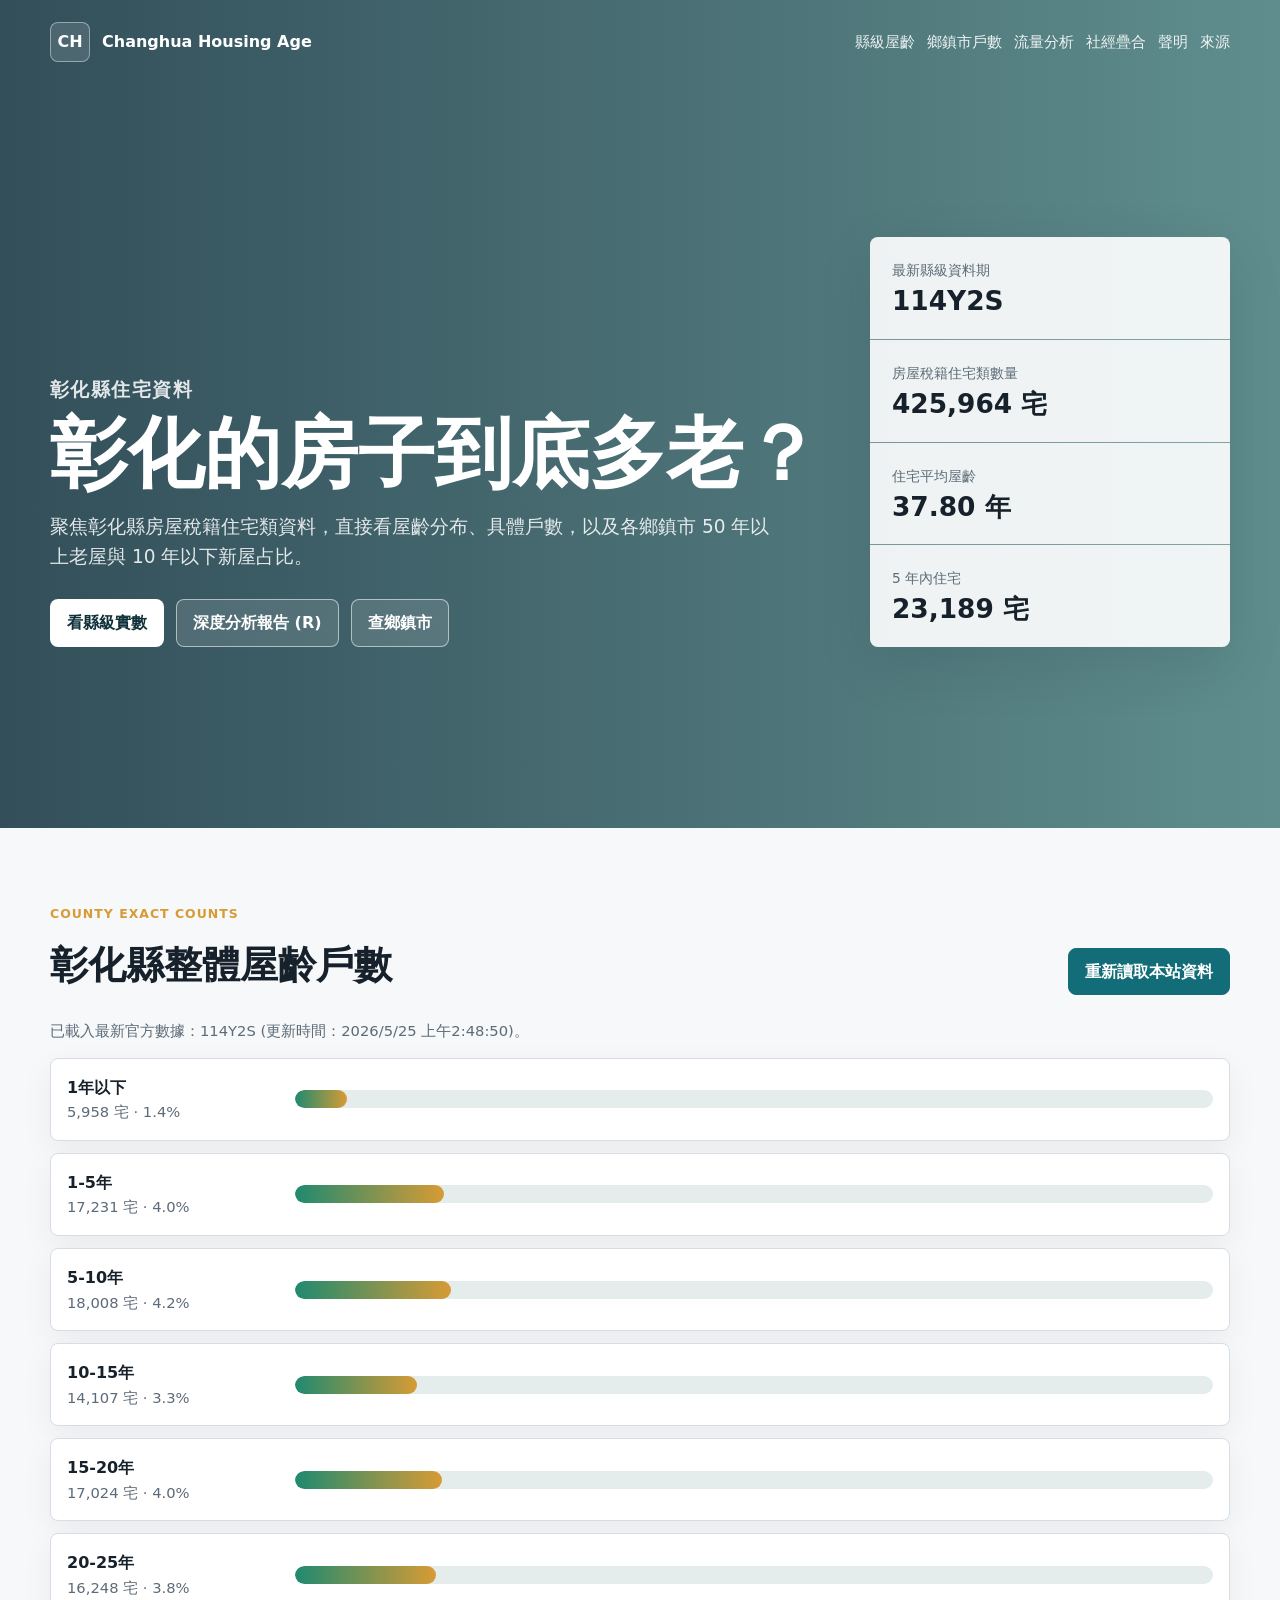
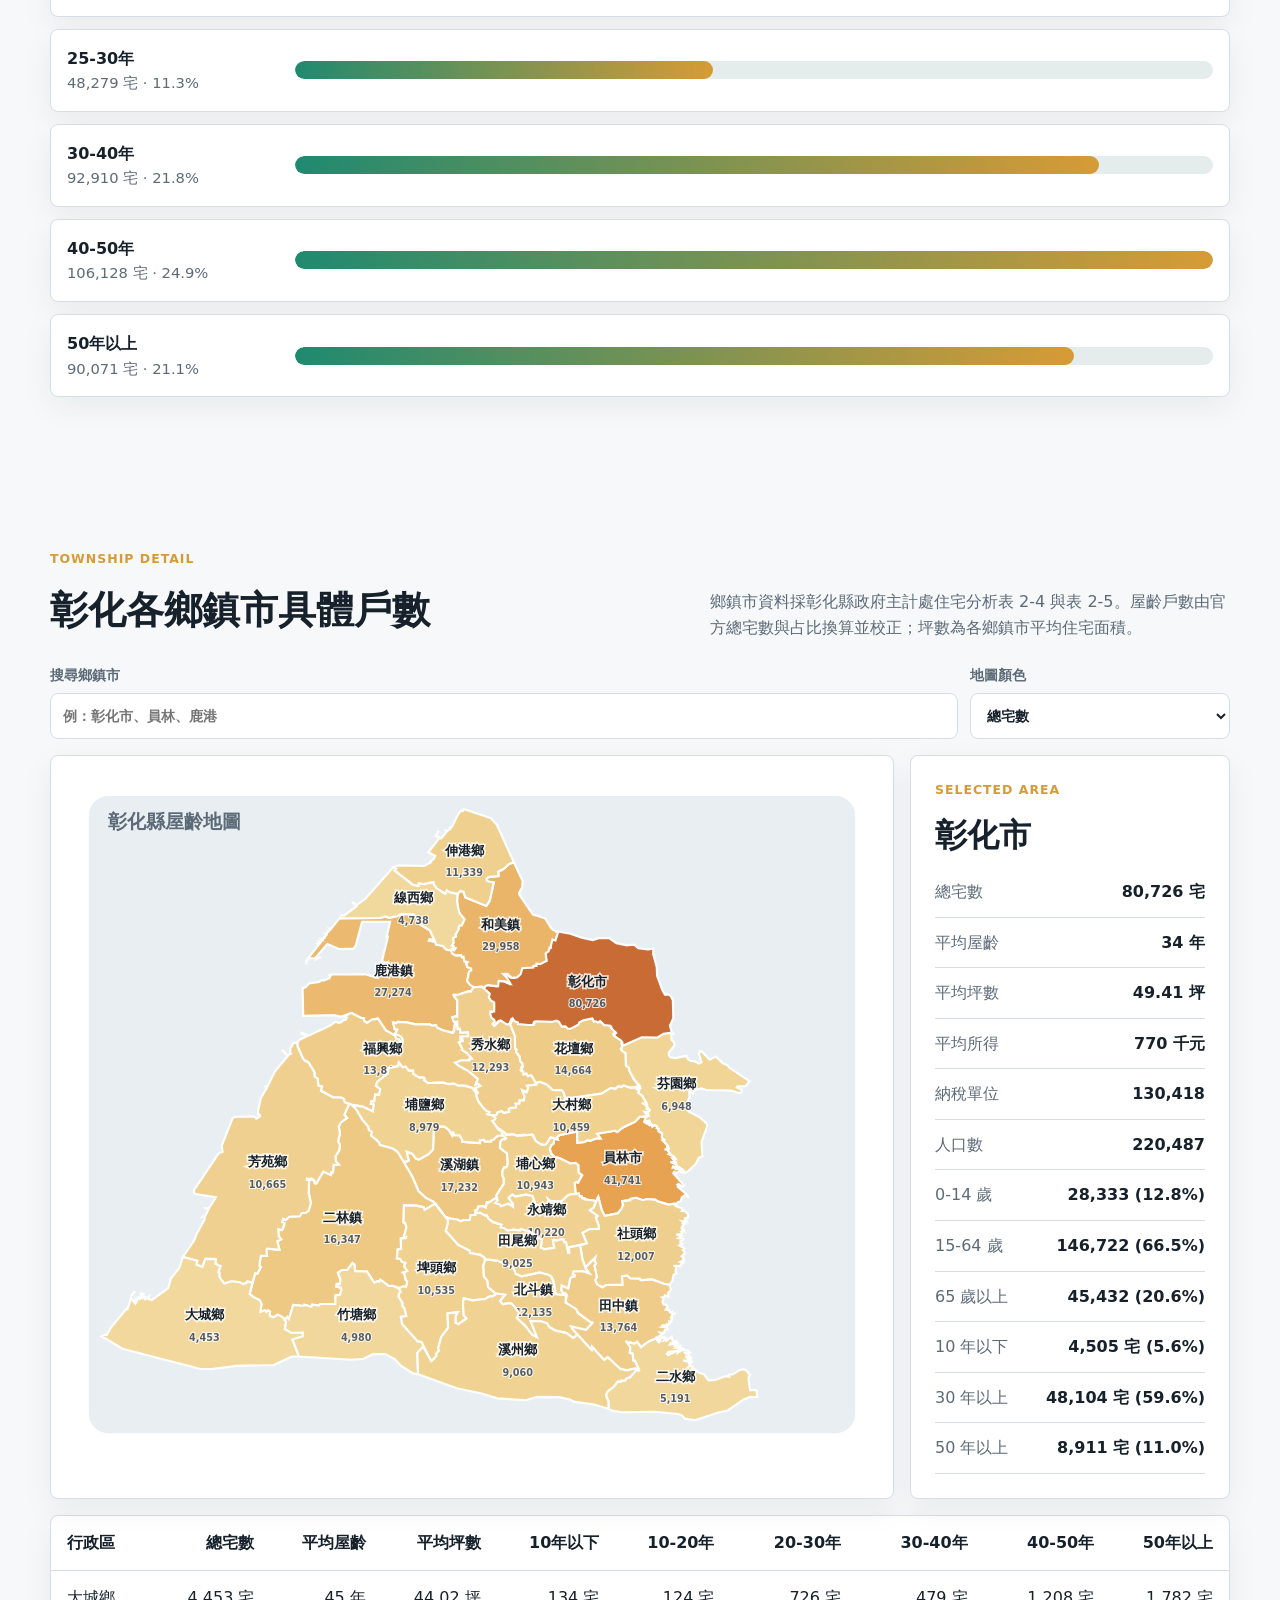
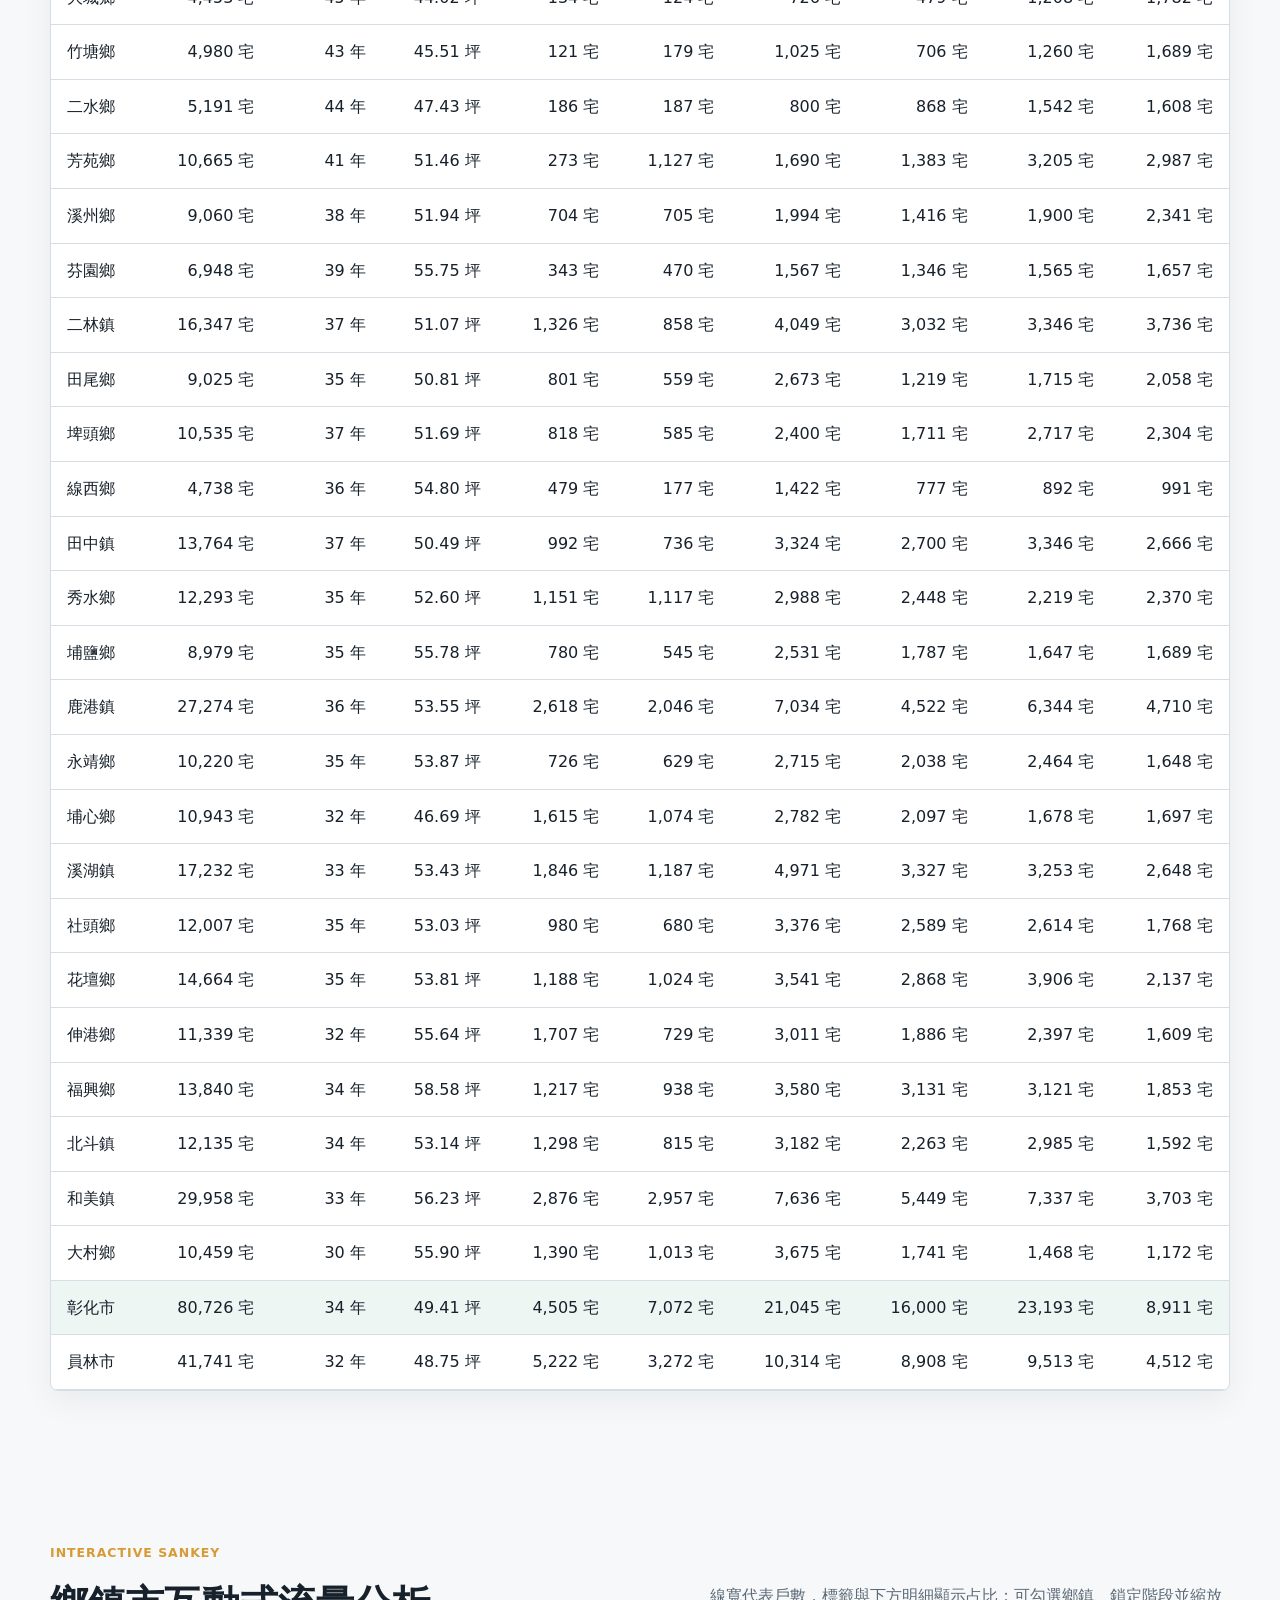
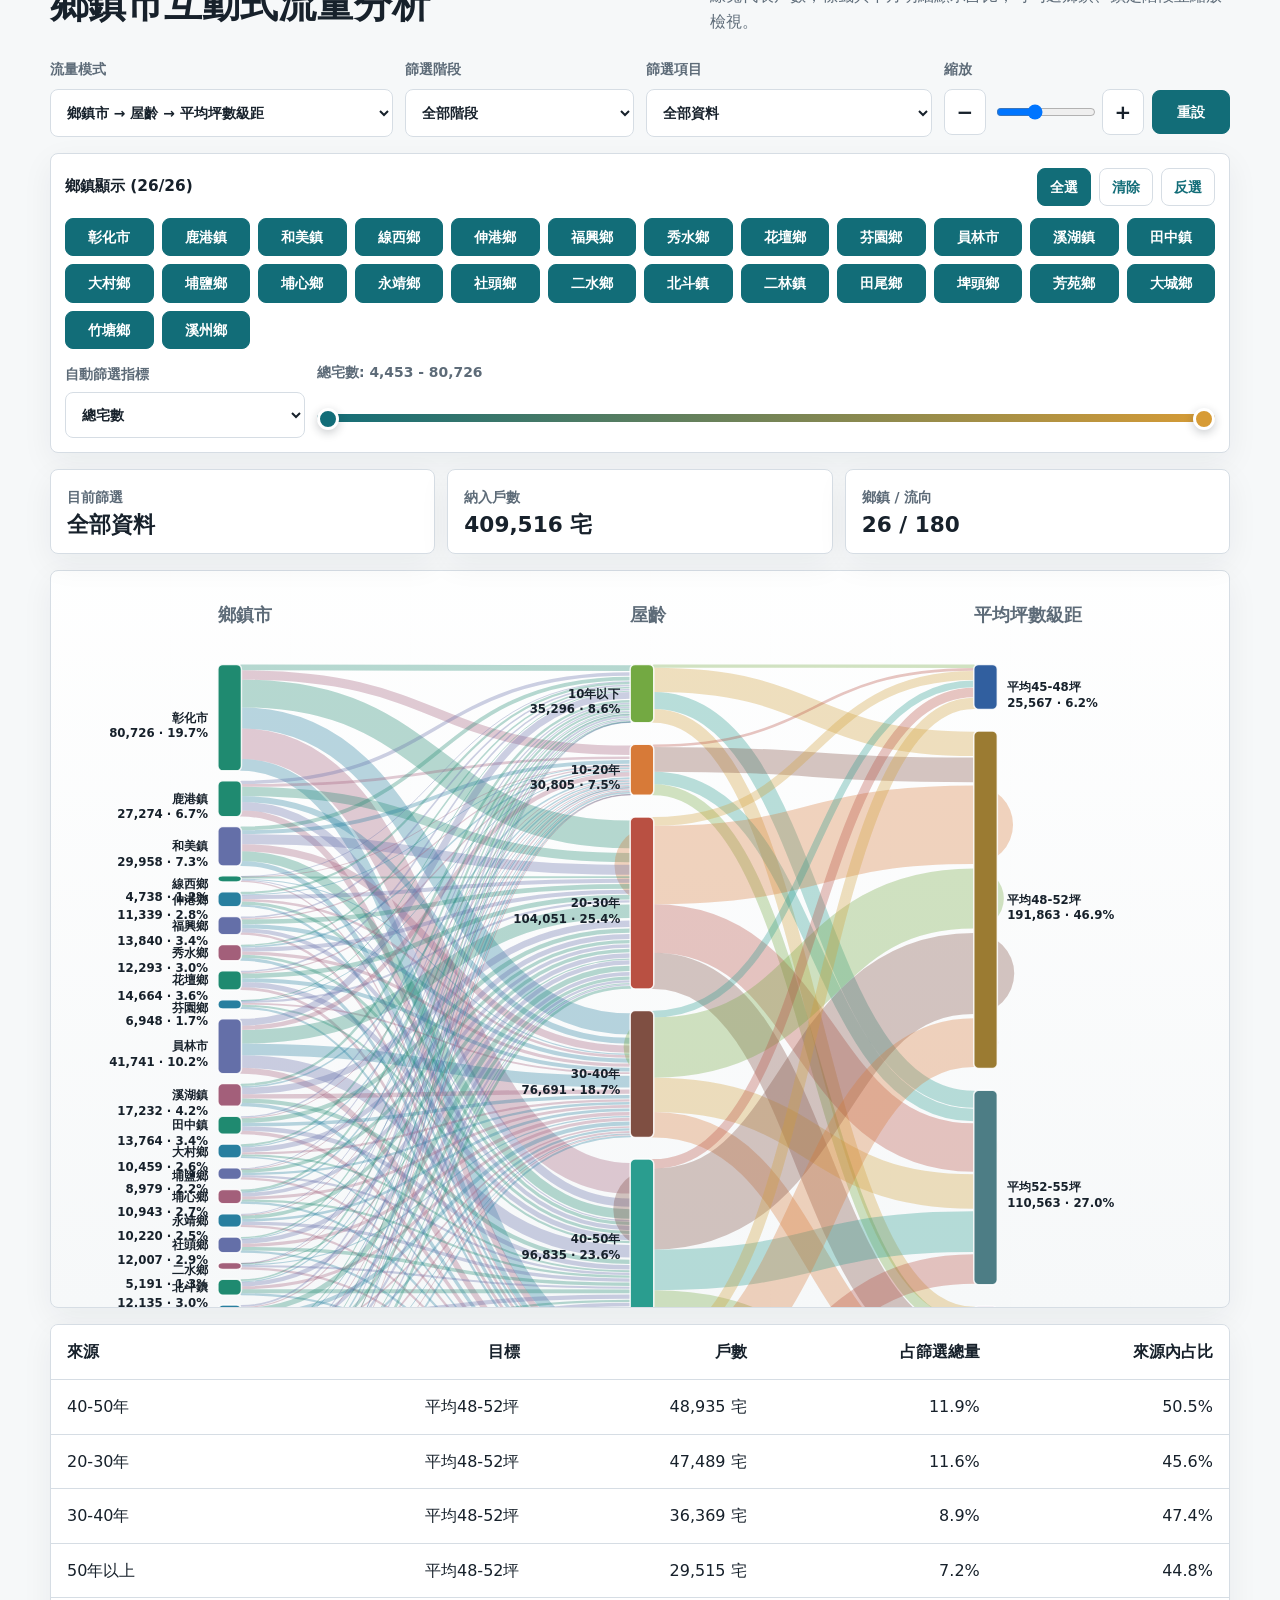
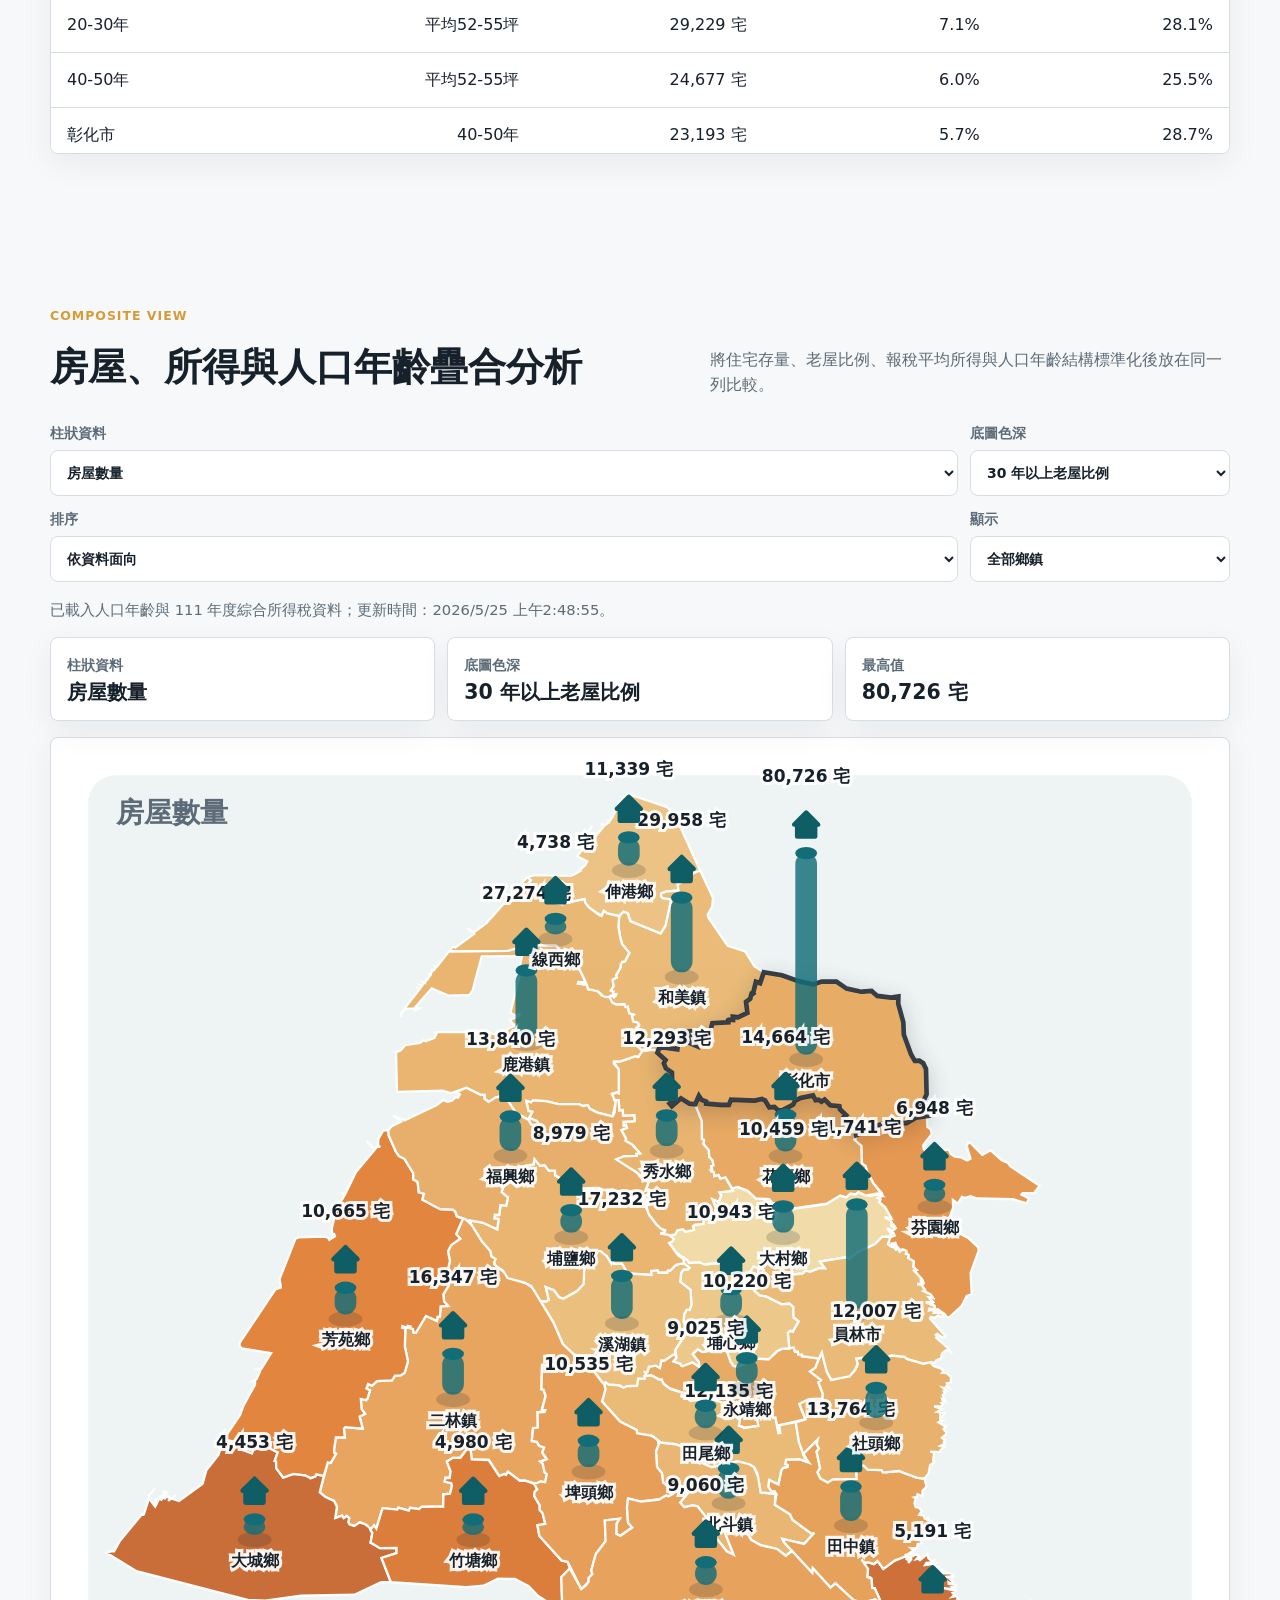
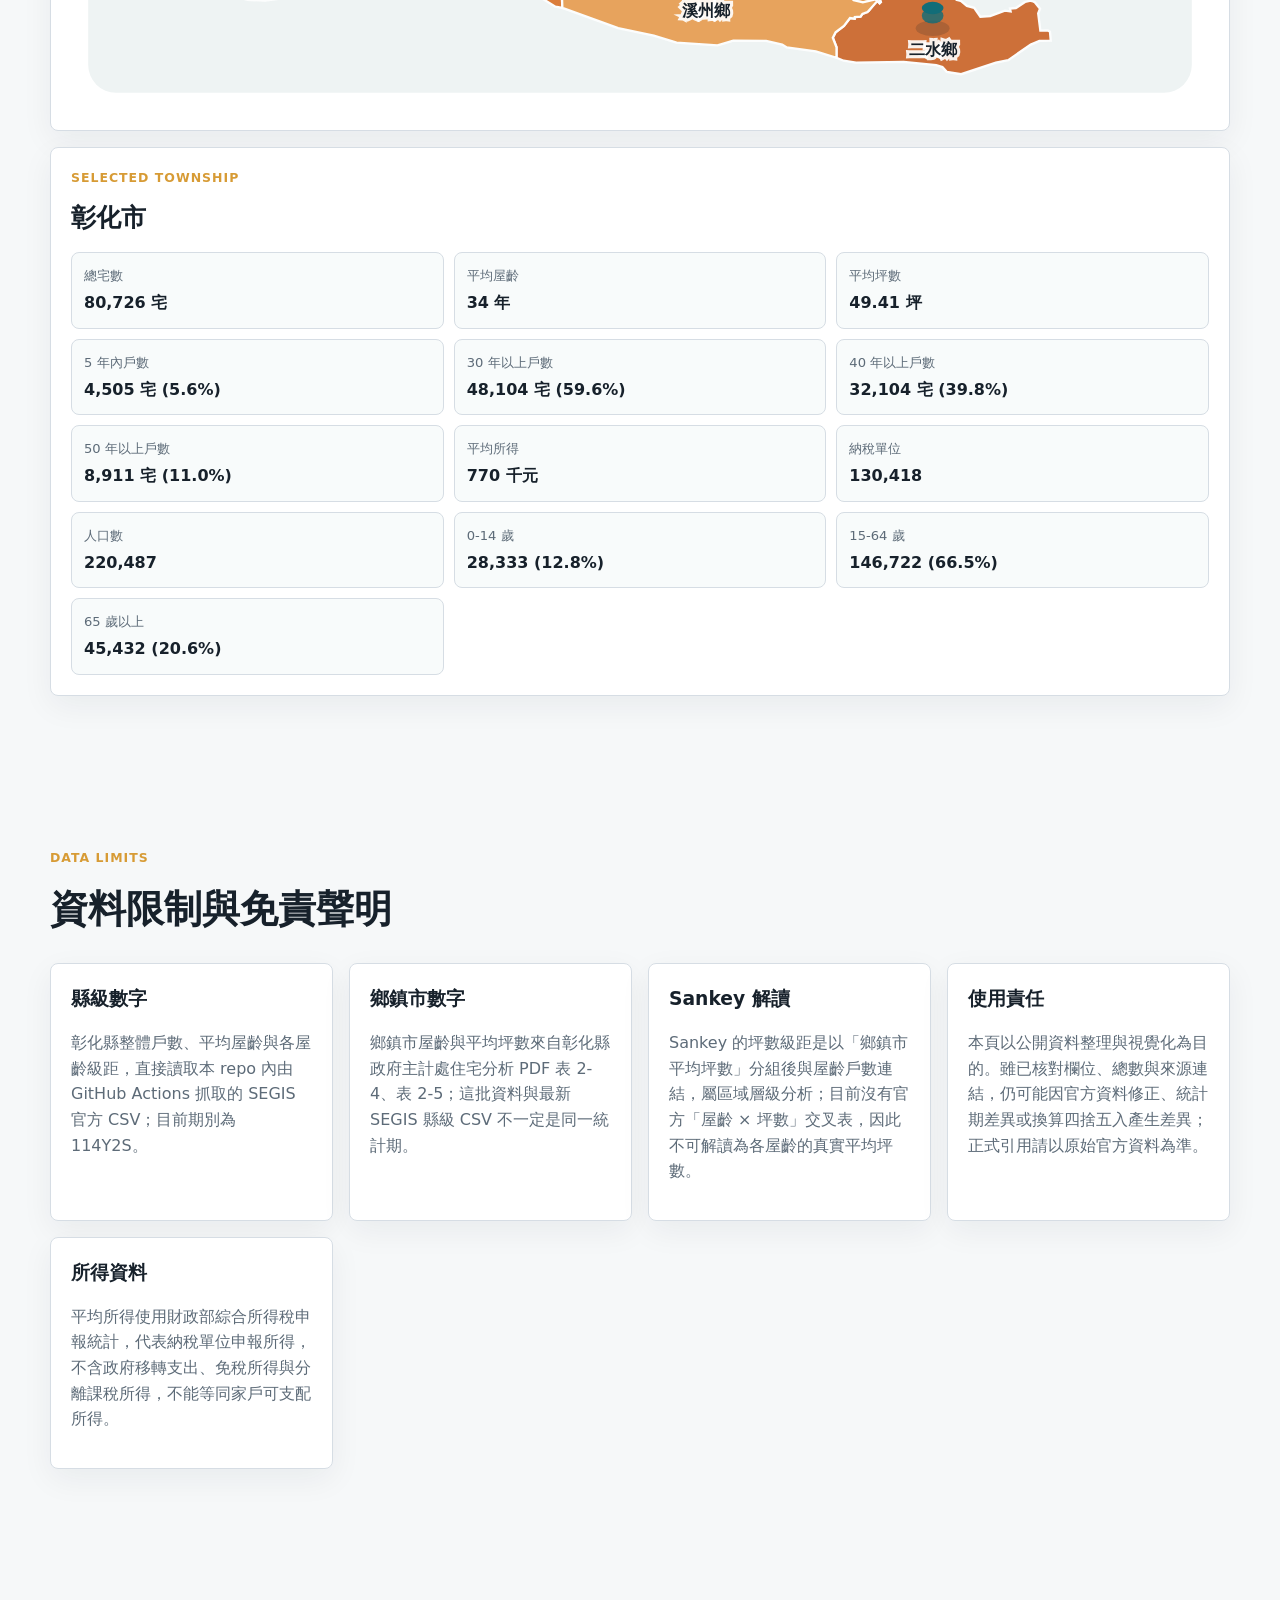
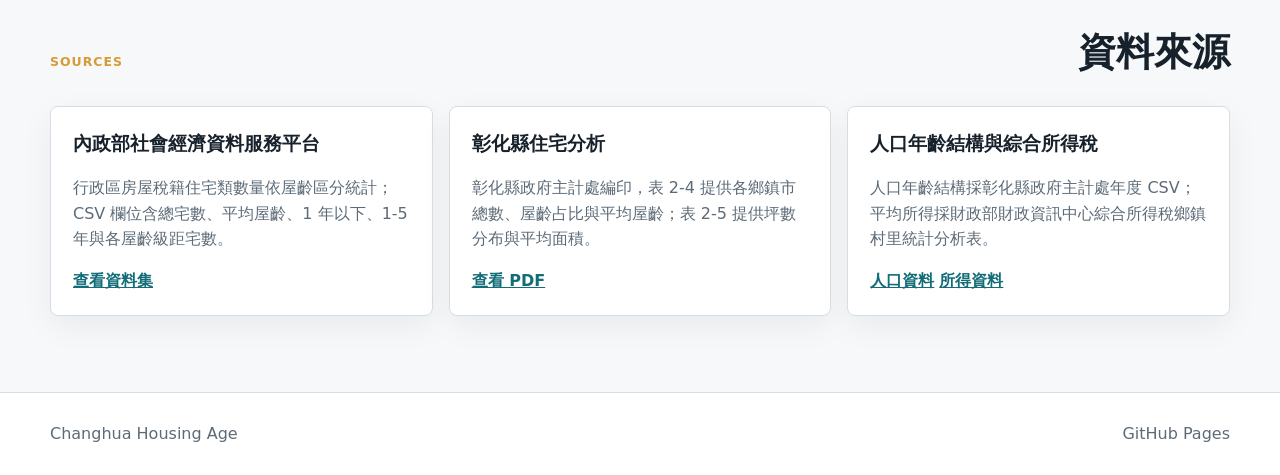
==== commit 7f250c41: "Add two-dimensional overlay map details" ====
--- a/index.html
+++ b/index.html
@@ -140,6 +140,12 @@
               <div><dt>總宅數</dt><dd id="selectedTotal">--</dd></div>
               <div><dt>平均屋齡</dt><dd id="selectedAvg">--</dd></div>
               <div><dt>平均坪數</dt><dd id="selectedArea">--</dd></div>
+              <div><dt>平均所得</dt><dd id="selectedIncome">--</dd></div>
+              <div><dt>納稅單位</dt><dd id="selectedTaxUnits">--</dd></div>
+              <div><dt>人口數</dt><dd id="selectedPopulation">--</dd></div>
+              <div><dt>0-14 歲</dt><dd id="selectedYouth">--</dd></div>
+              <div><dt>15-64 歲</dt><dd id="selectedWorking">--</dd></div>
+              <div><dt>65 歲以上</dt><dd id="selectedSenior">--</dd></div>
               <div><dt>10 年以下</dt><dd id="selectedYoung">--</dd></div>
               <div><dt>30 年以上</dt><dd id="selectedOld30">--</dd></div>
               <div><dt>50 年以上</dt><dd id="selectedOld50">--</dd></div>
@@ -299,7 +305,7 @@
 
         <div class="toolbar" aria-label="社經疊合控制列">
           <label class="select-field">
-            <span>資料面向</span>
+            <span>柱狀資料</span>
             <select id="overlayMetric">
               <optgroup label="住宅">
                 <option value="total">房屋數量</option>
@@ -325,6 +331,24 @@
             </select>
           </label>
           <label class="select-field">
+            <span>底圖色深</span>
+            <select id="overlayColorMetric">
+              <optgroup label="住宅">
+                <option value="old30Share">30 年以上老屋比例</option>
+                <option value="under5Share">5 年內占比</option>
+                <option value="total">房屋數量</option>
+                <option value="avgAge">平均屋齡</option>
+                <option value="avgArea">平均坪數</option>
+              </optgroup>
+              <optgroup label="所得與人口">
+                <option value="avgIncomeK">平均所得</option>
+                <option value="population">人口數</option>
+                <option value="seniorShare">65 歲以上比例</option>
+                <option value="youthShare">0-14 歲比例</option>
+              </optgroup>
+            </select>
+          </label>
+          <label class="select-field">
             <span>排序</span>
             <select id="overlaySort">
               <option value="selected">依資料面向</option>
@@ -352,6 +376,7 @@
             <desc id="overlayDesc">依選取資料面向在各鄉鎮位置疊加符號柱。</desc>
           </svg>
         </div>
+        <aside class="overlay-detail" id="overlayDetail" aria-live="polite"></aside>
       </section>
 
       <section class="section disclaimer" id="disclaimer">
--- a/styles.css
+++ b/styles.css
@@ -875,13 +875,19 @@
 }
 
 .overlay-town-shape {
-  fill: #dfe8e8;
   stroke: #fff;
   stroke-width: 1.5;
+  cursor: pointer;
 }
 
 .overlay-town-shape.active {
-  fill: #d2eeee;
+  opacity: 0.86;
+}
+
+.overlay-town-shape.selected {
+  stroke: var(--ink);
+  stroke-width: 3;
+  filter: drop-shadow(0 4px 8px rgba(23, 33, 43, 0.24));
 }
 
 .overlay-chart-title {
@@ -891,7 +897,7 @@
 }
 
 .overlay-symbol {
-  cursor: default;
+  cursor: pointer;
 }
 
 .overlay-icon {
@@ -921,6 +927,44 @@
 
 .overlay-town {
   font-size: 10px;
+}
+
+.overlay-detail {
+  margin-top: 16px;
+  border: 1px solid var(--line);
+  border-radius: 8px;
+  padding: 20px;
+  background: var(--panel);
+  box-shadow: 0 10px 32px rgba(23, 33, 43, 0.06);
+}
+
+.overlay-detail h3 {
+  margin: 0 0 14px;
+  font-size: 1.55rem;
+}
+
+.overlay-detail-grid {
+  display: grid;
+  grid-template-columns: repeat(3, minmax(0, 1fr));
+  gap: 10px;
+  margin: 0;
+}
+
+.overlay-detail-grid div {
+  border: 1px solid var(--line);
+  border-radius: 8px;
+  padding: 12px;
+  background: #f8fbfb;
+}
+
+.overlay-detail-grid dt {
+  color: var(--muted);
+  font-size: 0.82rem;
+}
+
+.overlay-detail-grid dd {
+  margin: 4px 0 0;
+  font-weight: 900;
 }
 
 table {
@@ -996,6 +1040,7 @@
   .sankey-tools,
   .sankey-summary,
   .overlay-summary,
+  .overlay-detail-grid,
   .range-filter,
   .overlay-row {
     grid-template-columns: 1fr;
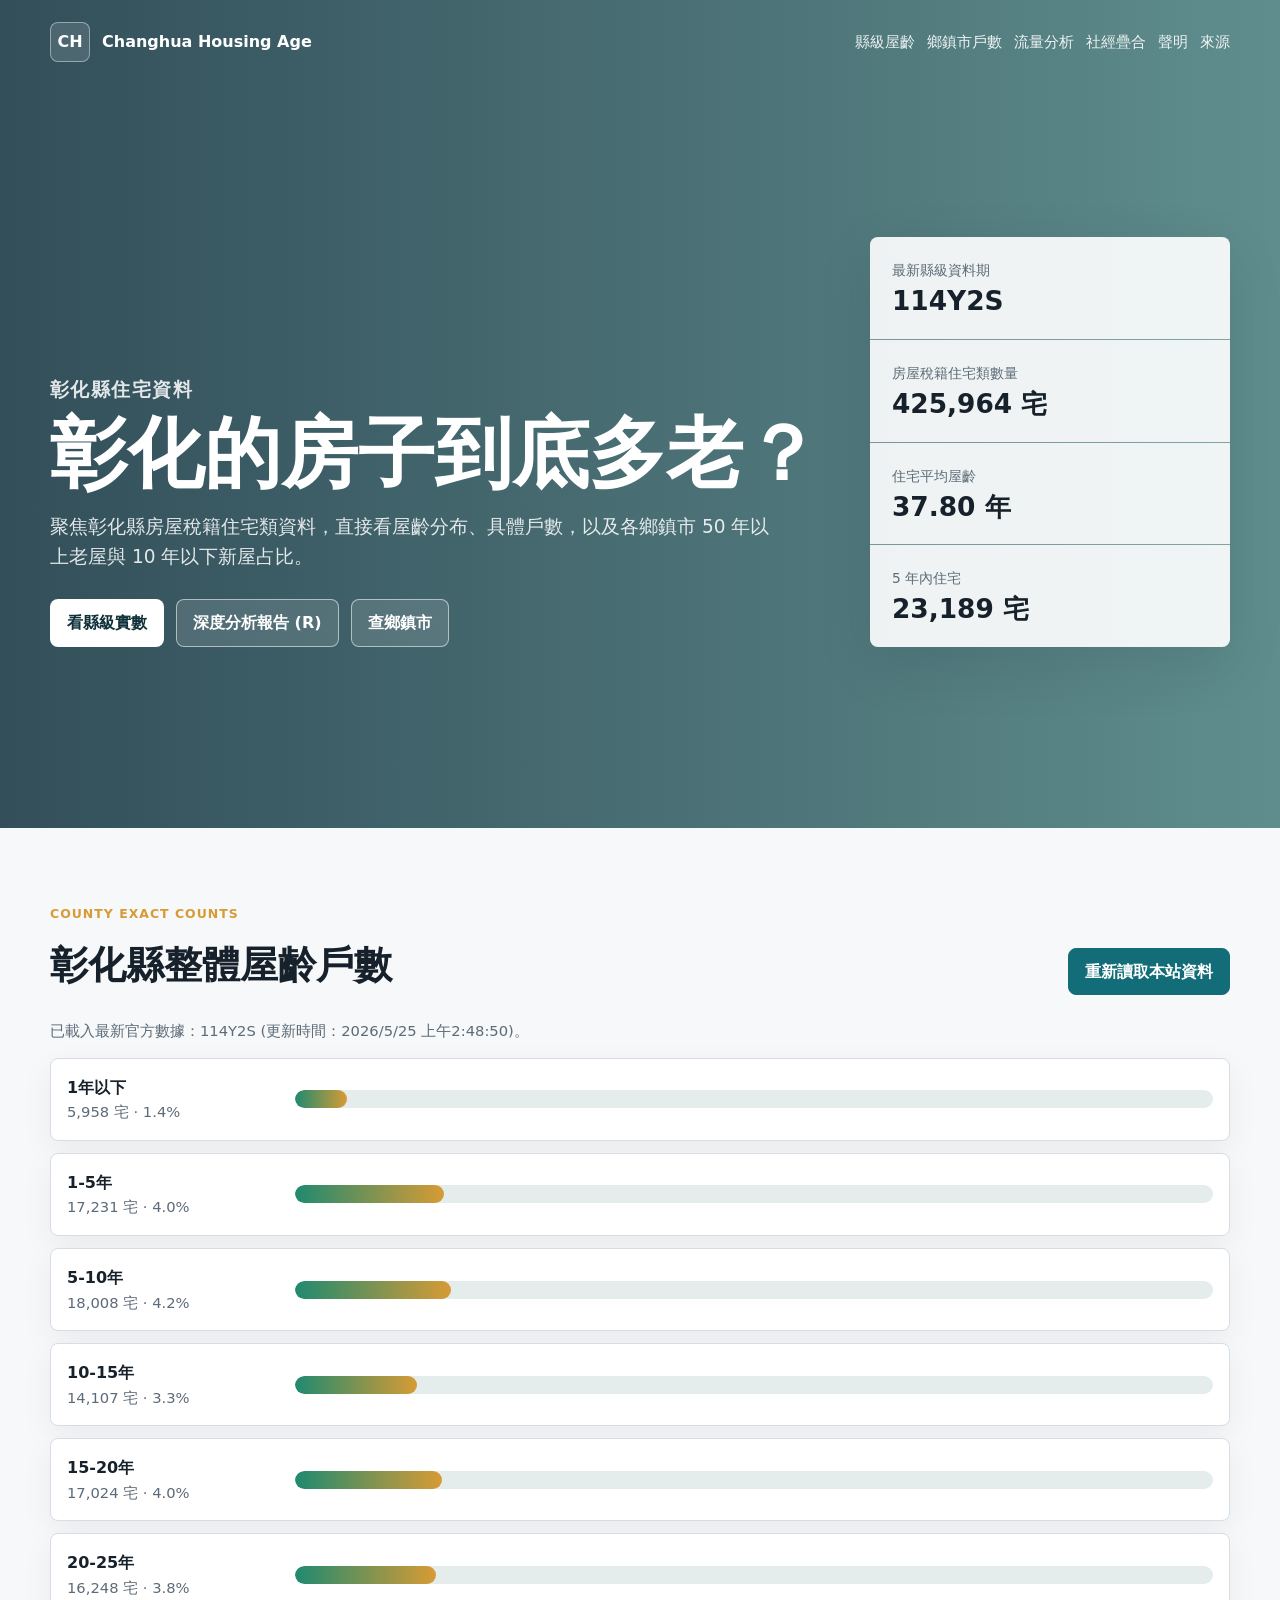
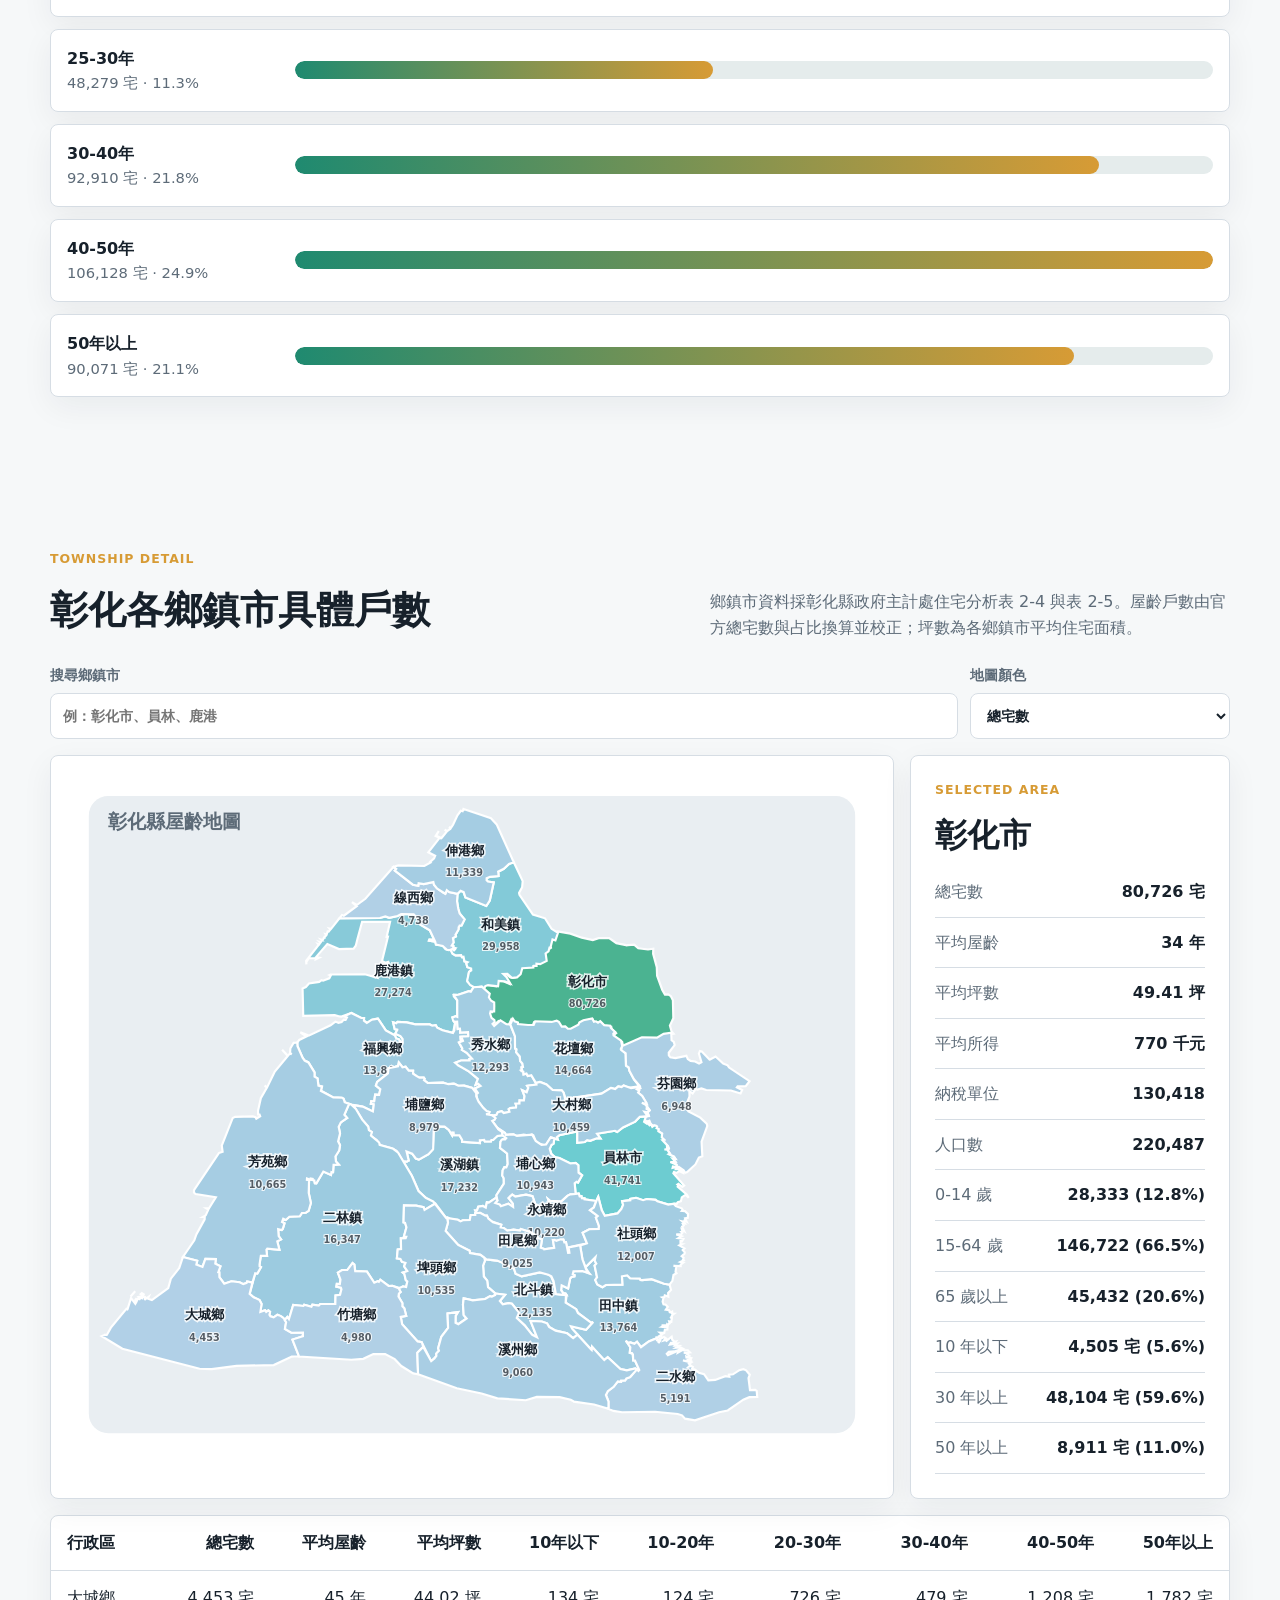
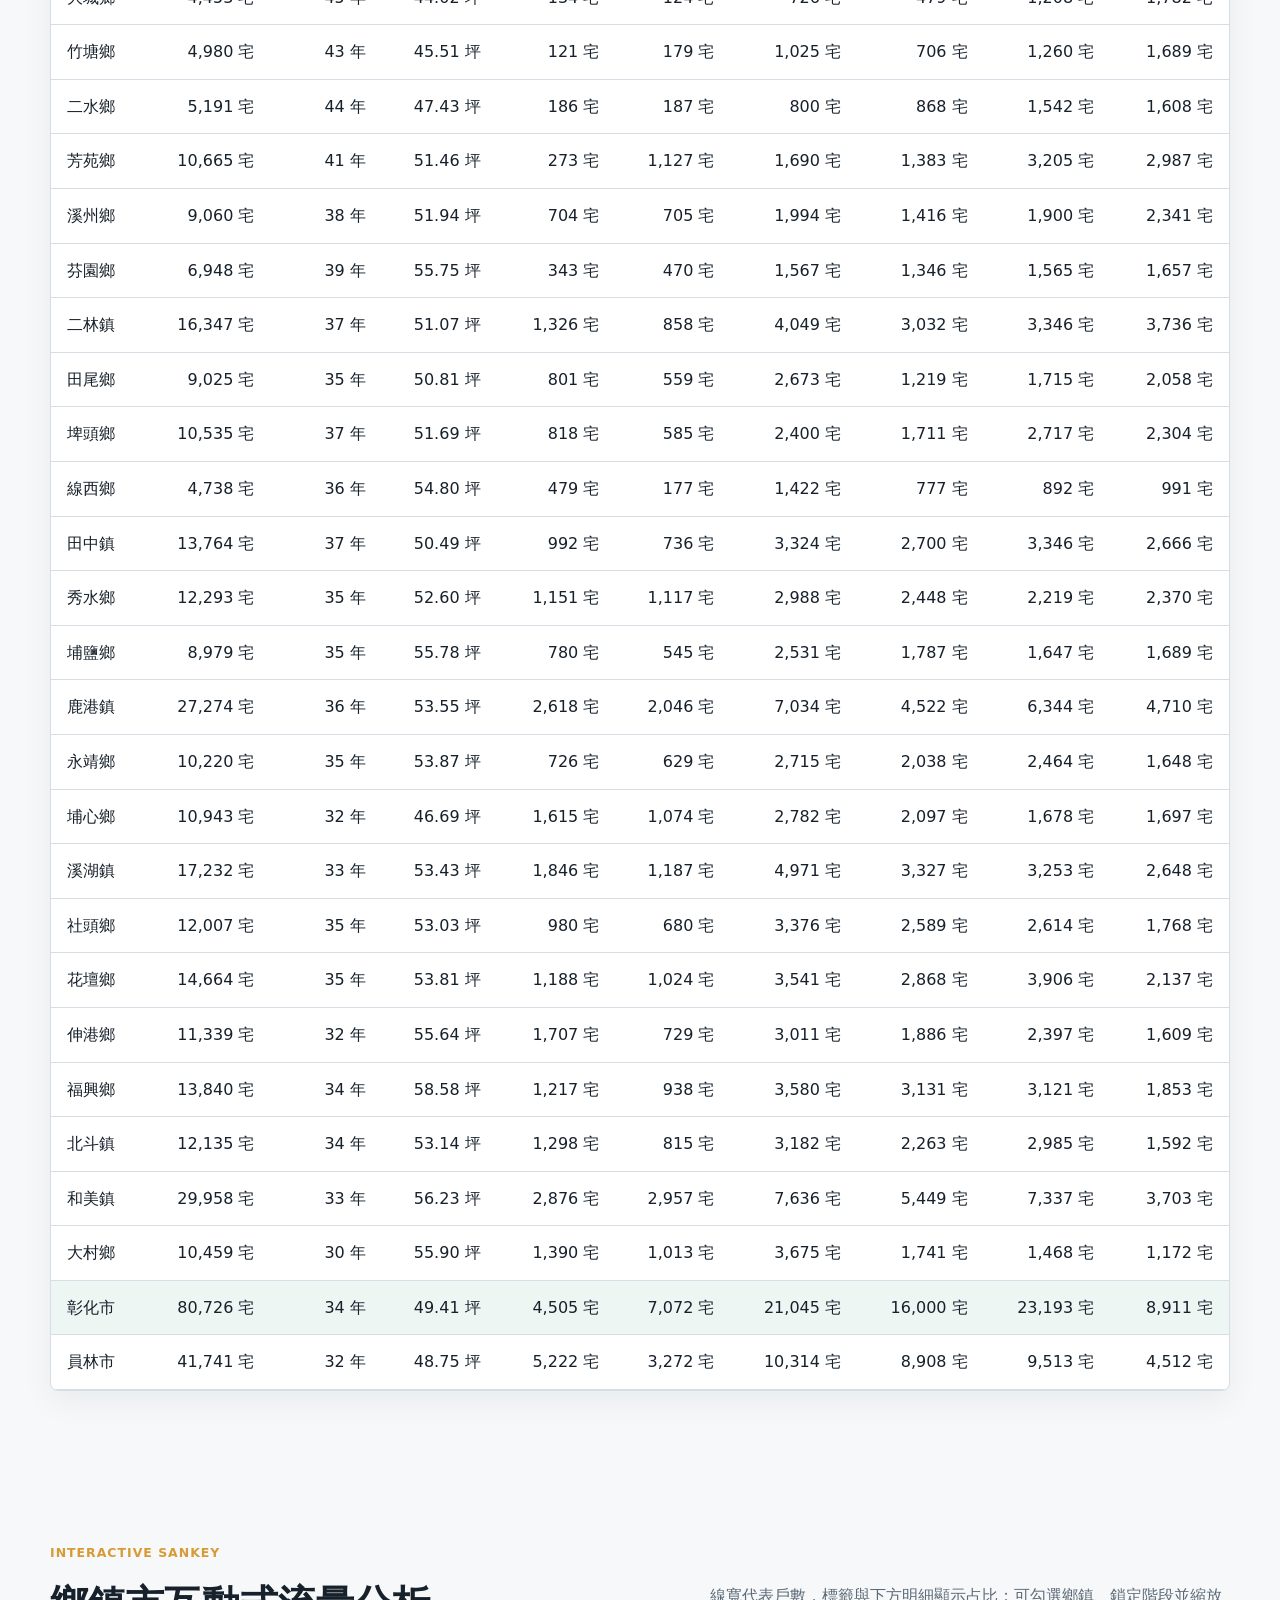
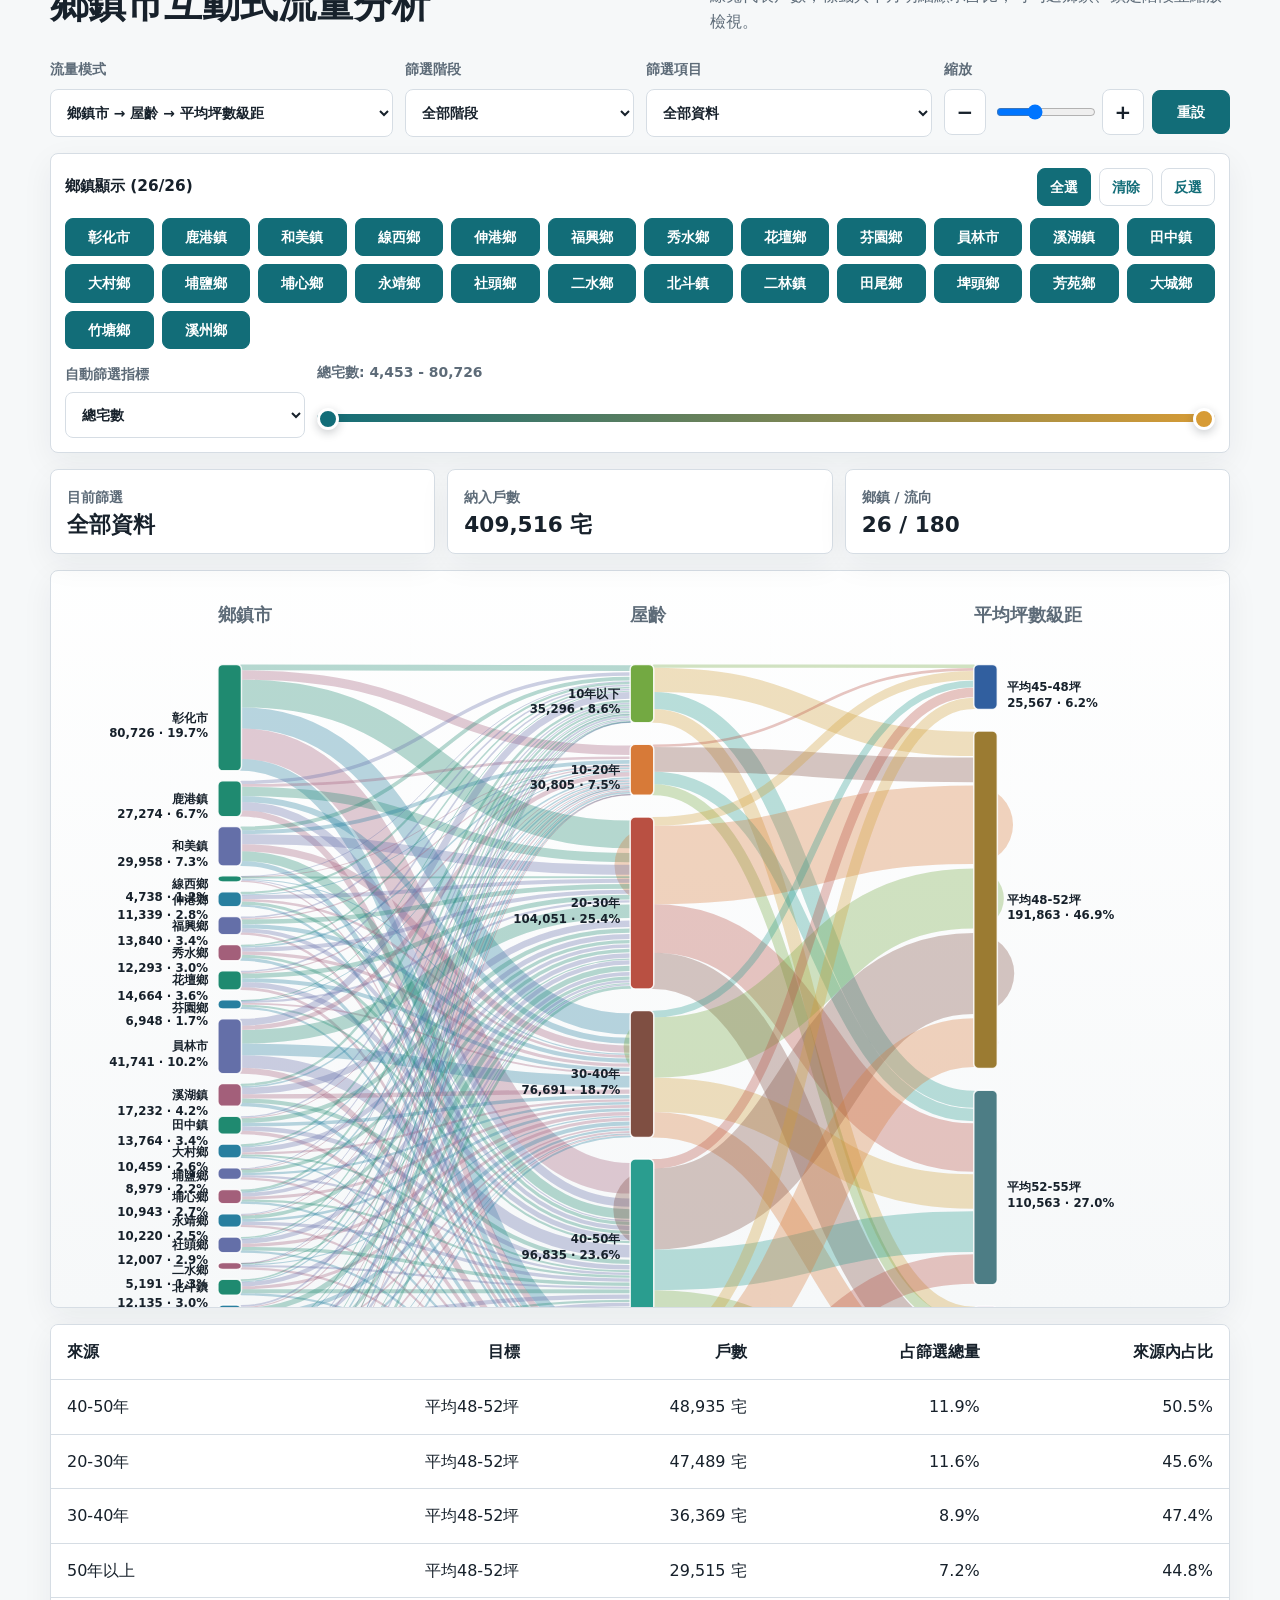
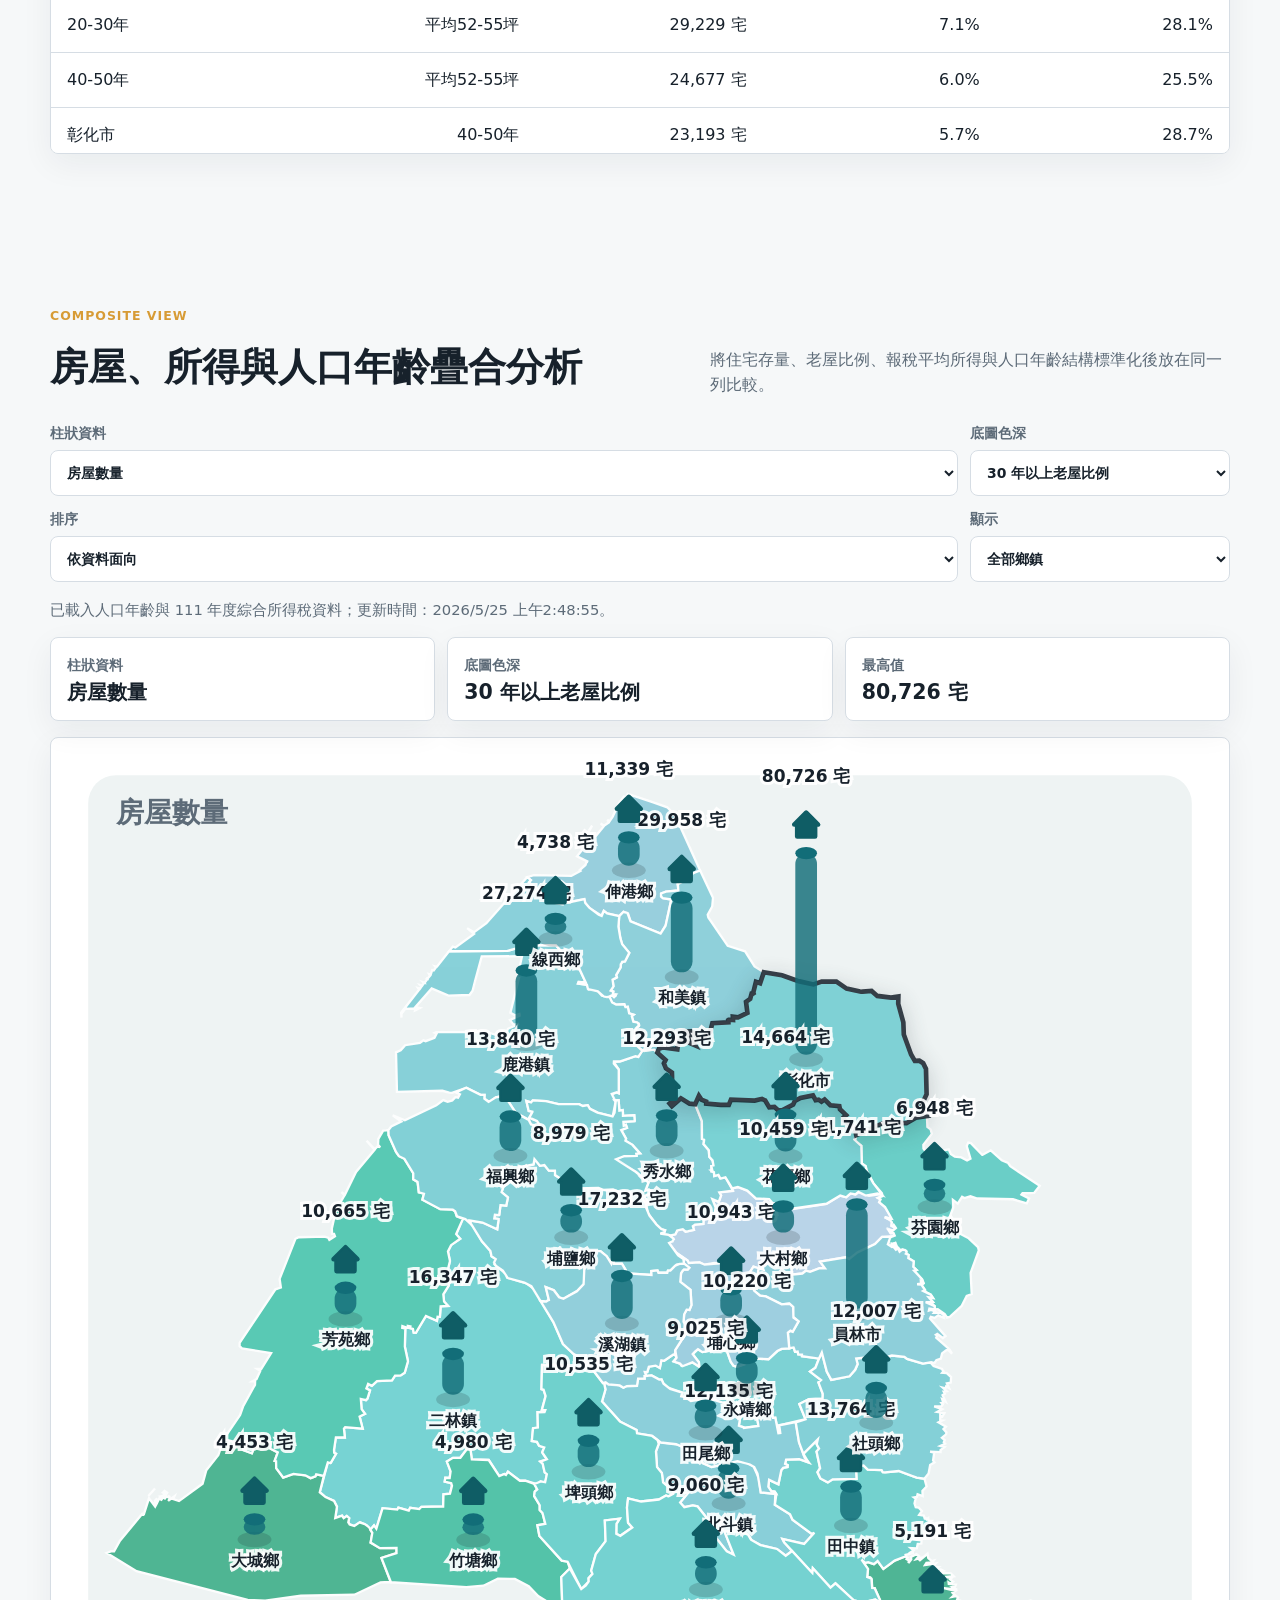
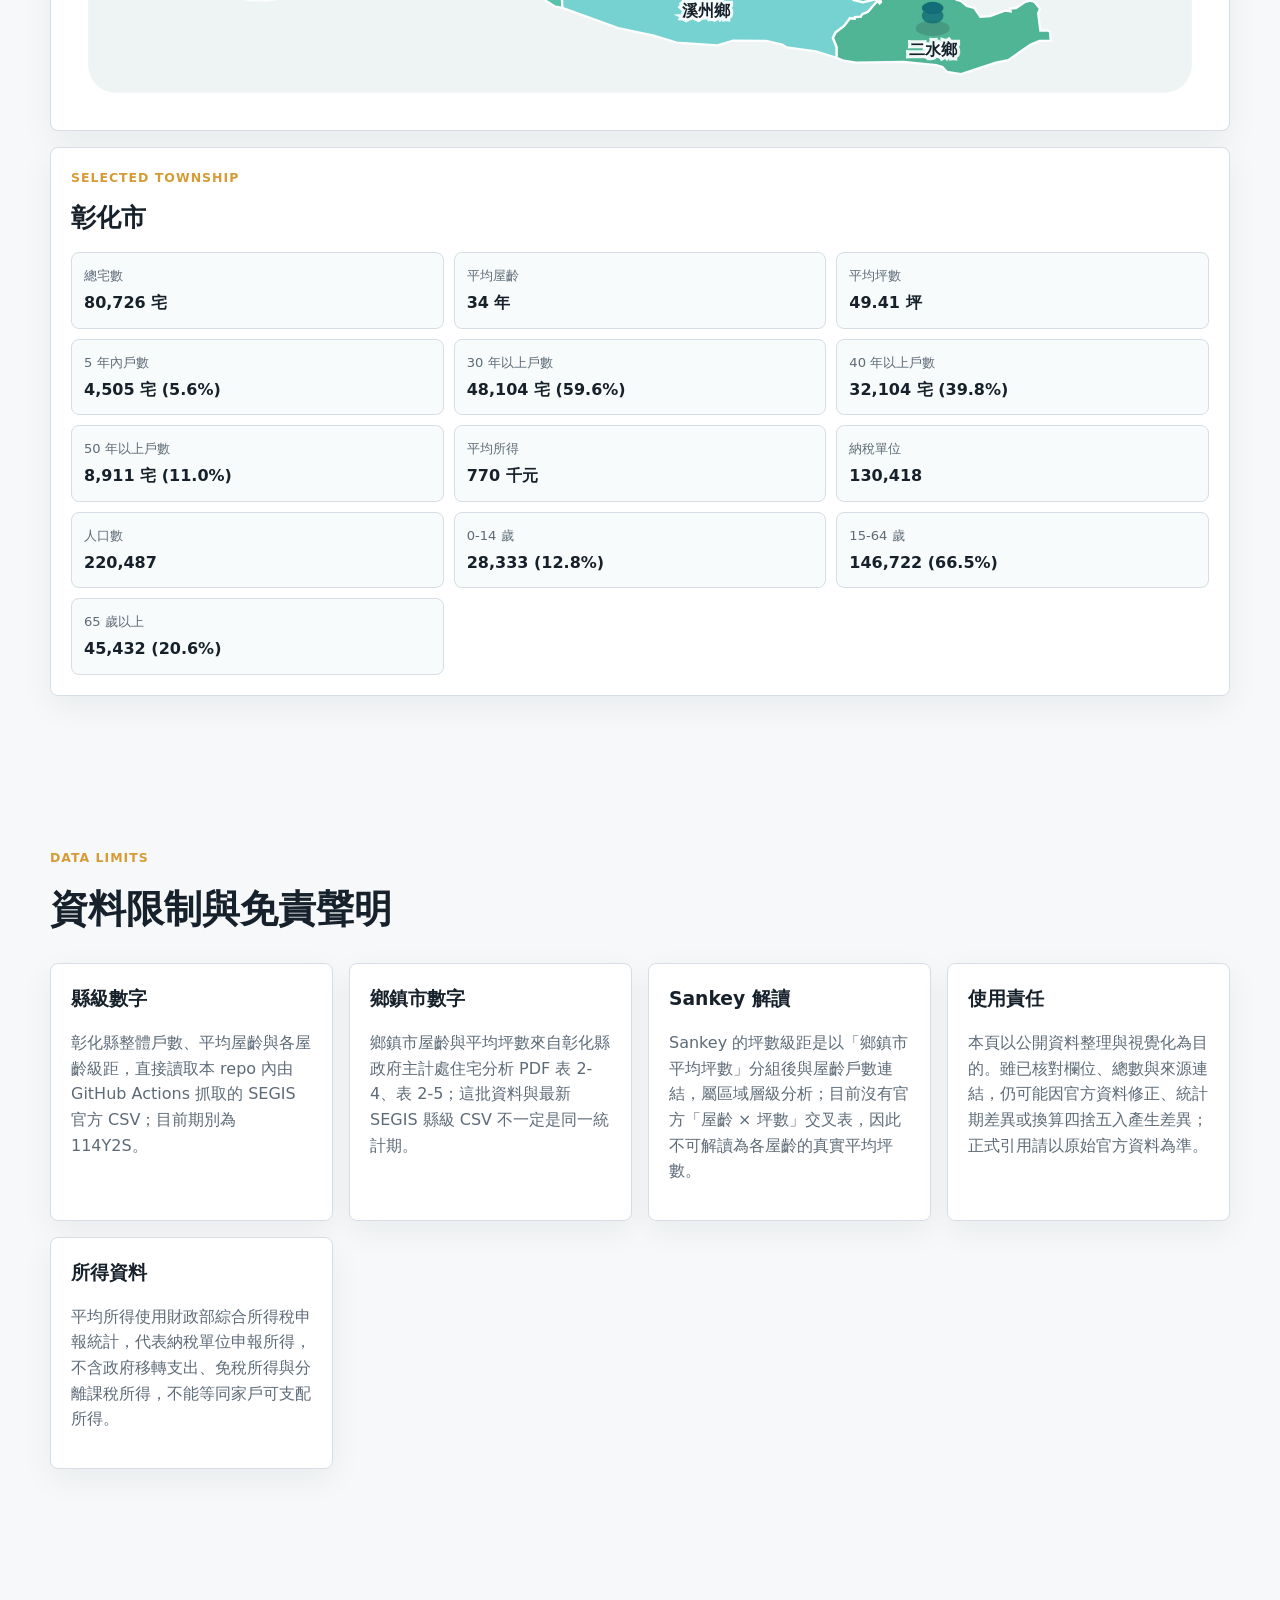
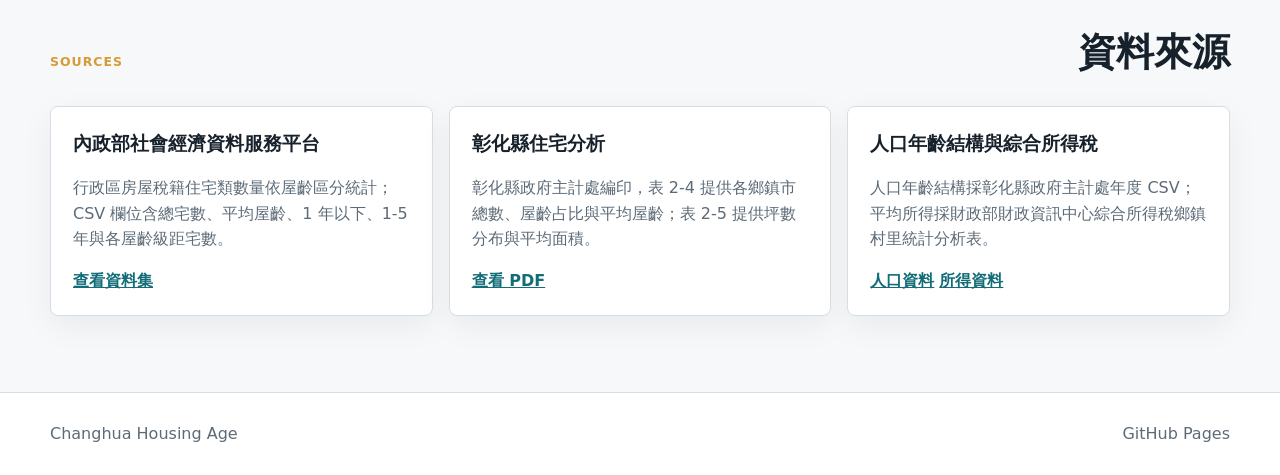
==== commit 5b06b80c: "feat: add dependency ratio metric and normalize map color palette - Add 'dependencyRatio' and 'depen" ====
--- a/index.html
+++ b/index.html
@@ -121,6 +121,8 @@
                 <option value="youthShare">0-14 歲比例</option>
                 <option value="youthCount">0-14 歲人口</option>
                 <option value="workingAgeShare">15-64 歲比例</option>
+                <option value="dependencyRatio">扶養比（人數）</option>
+                <option value="dependencyRatioShare">扶養比（比例）</option>
               </optgroup>
             </select>
           </label>
